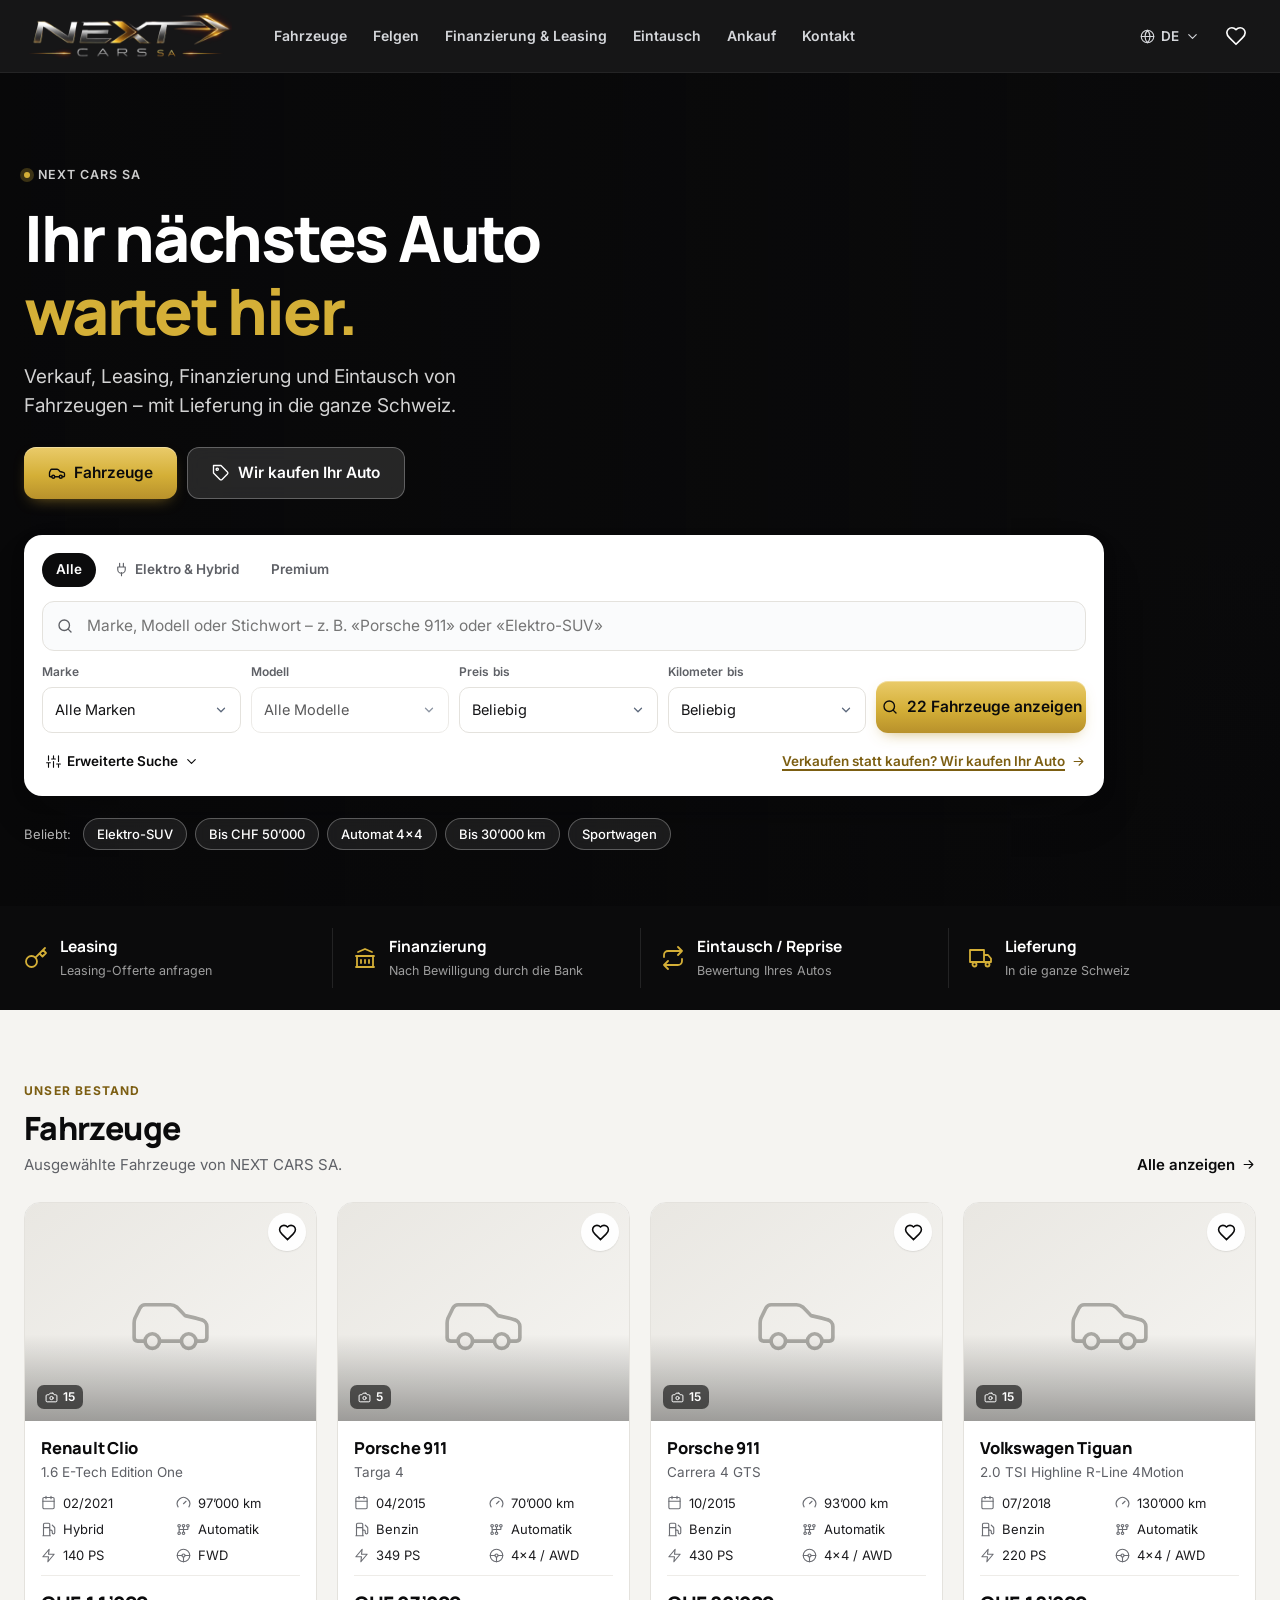
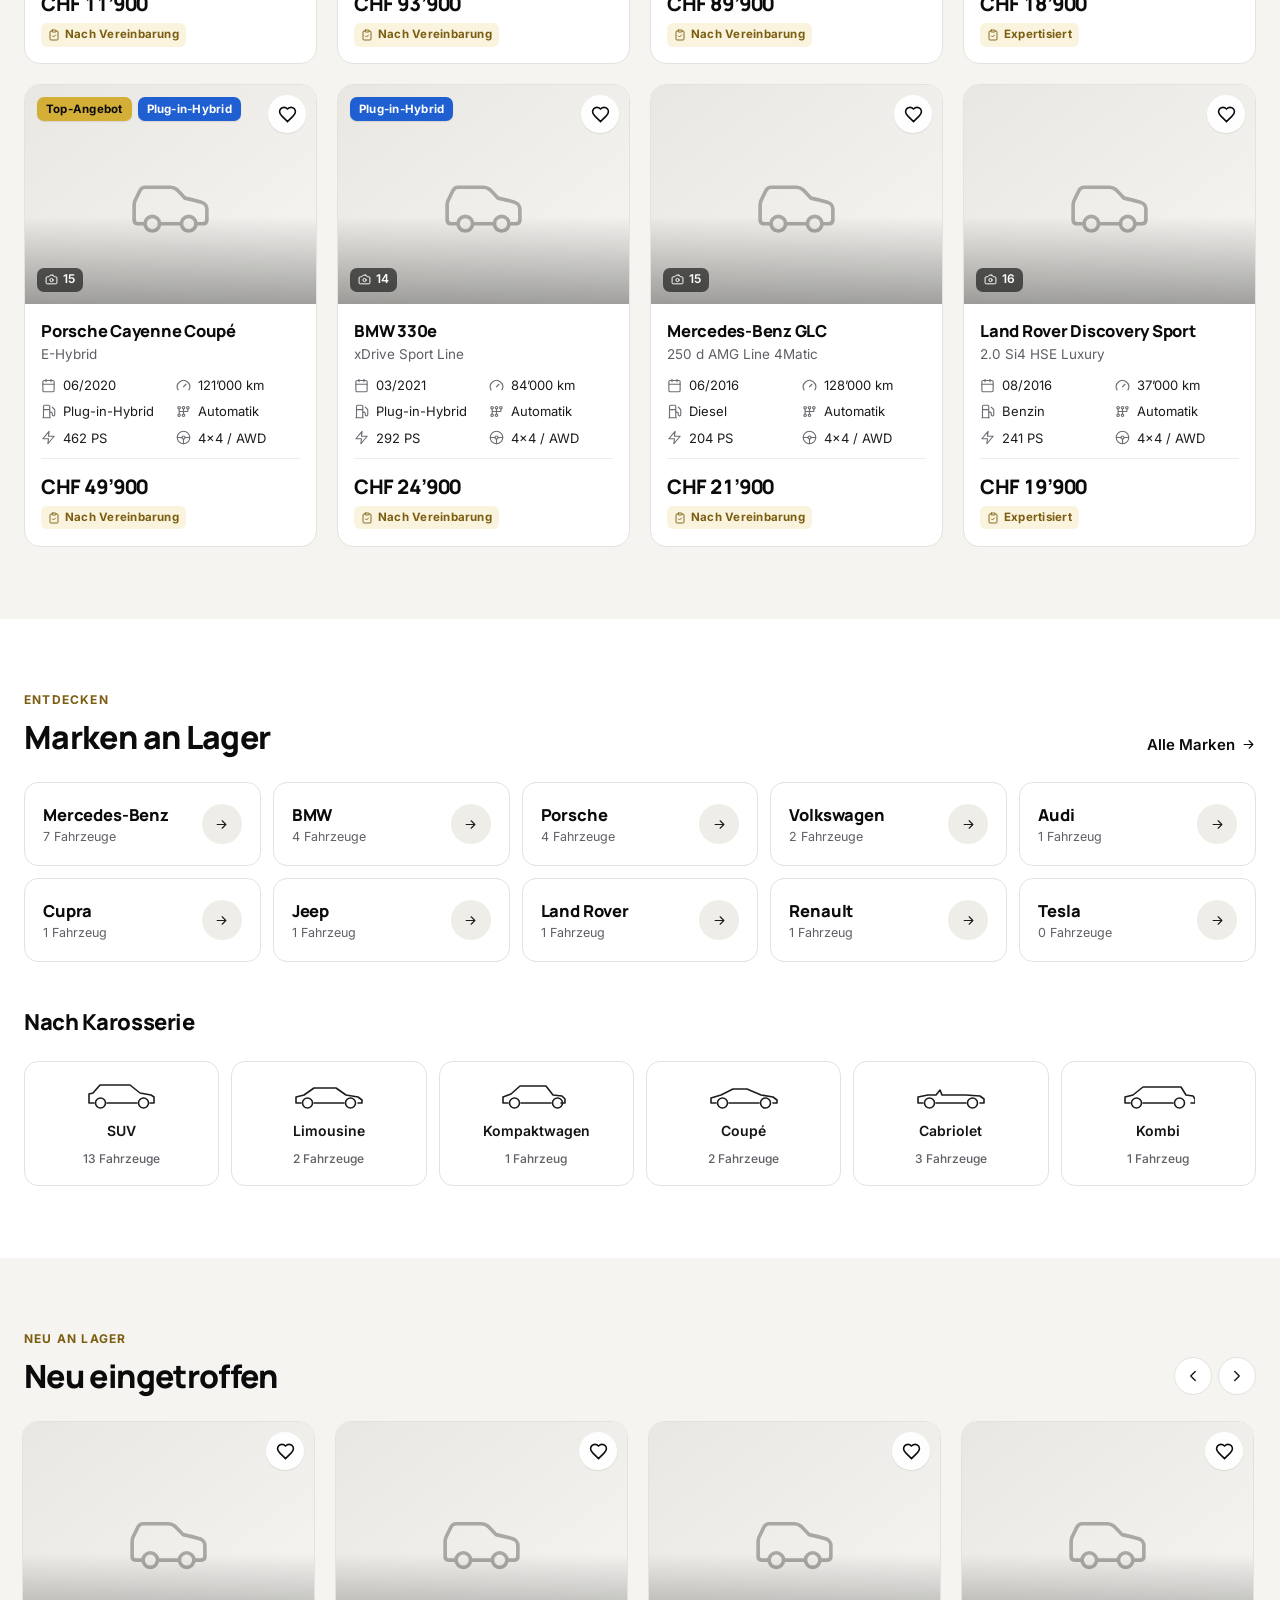
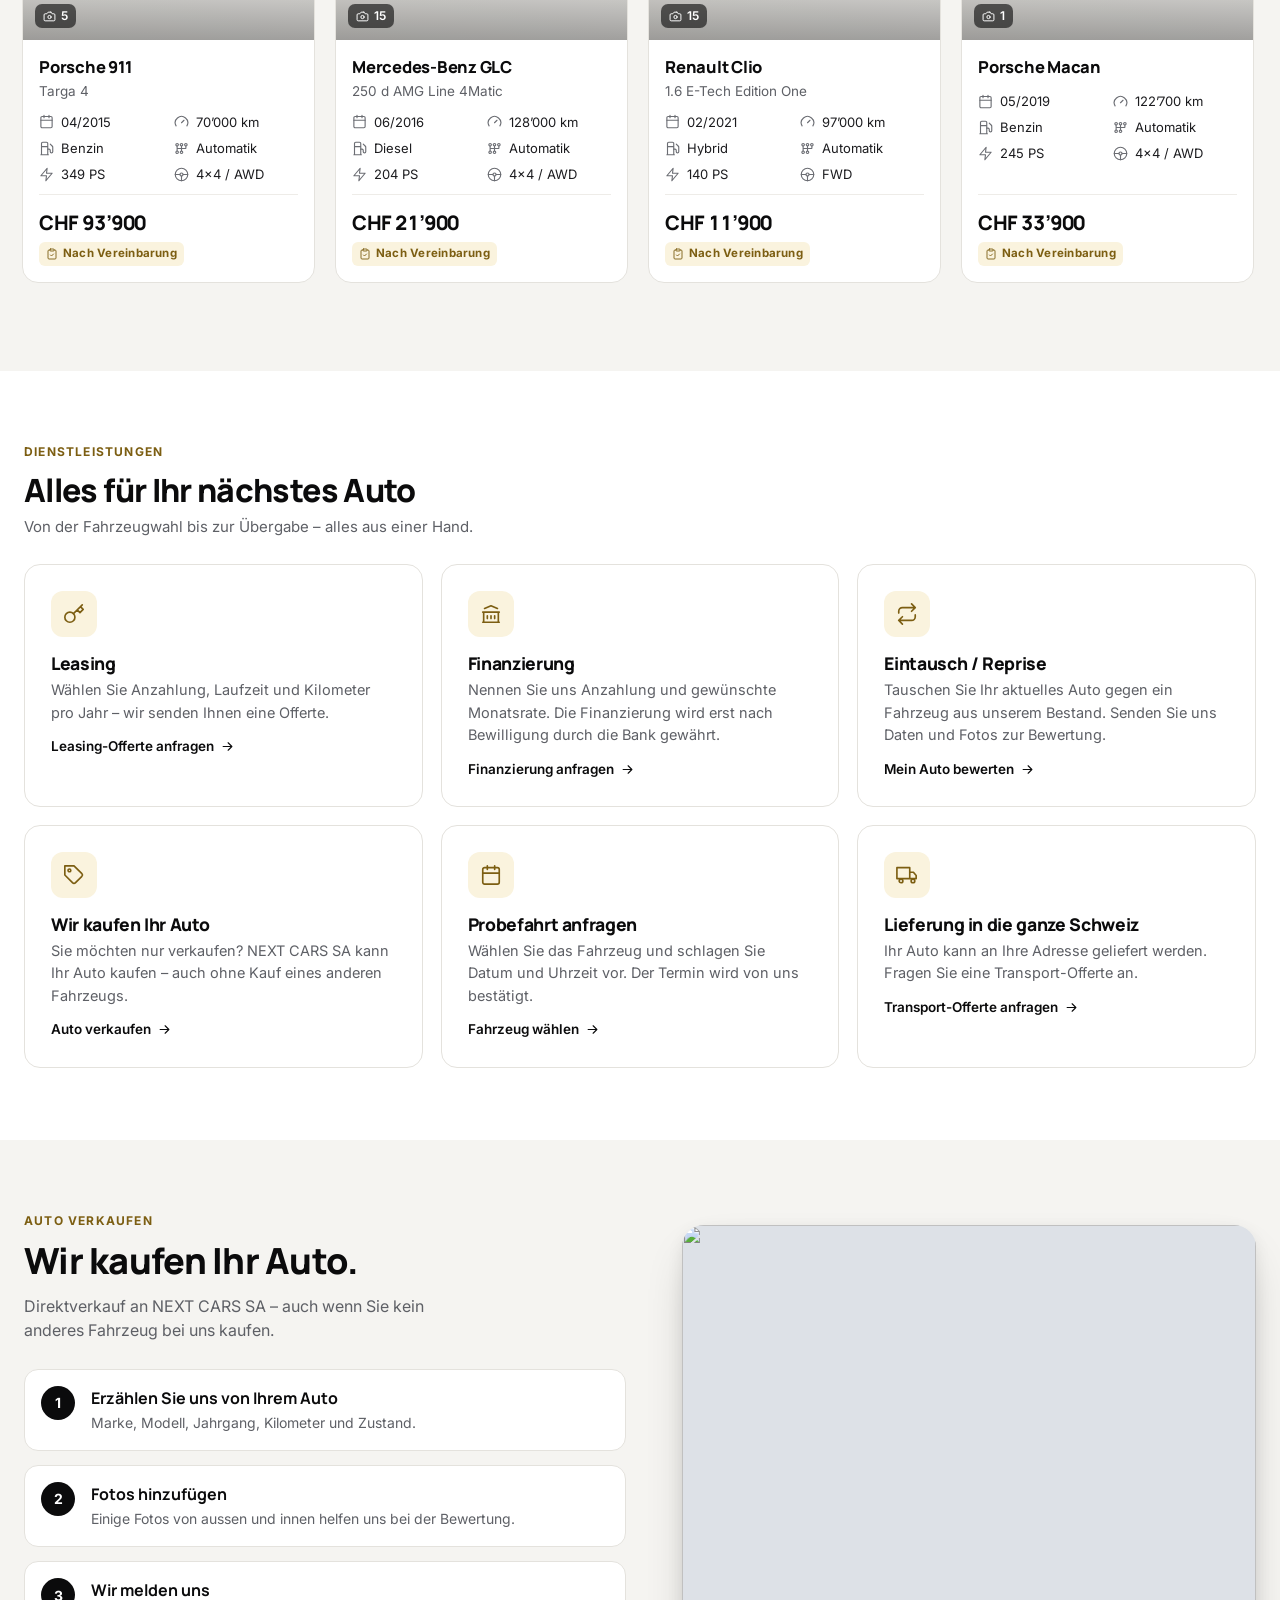
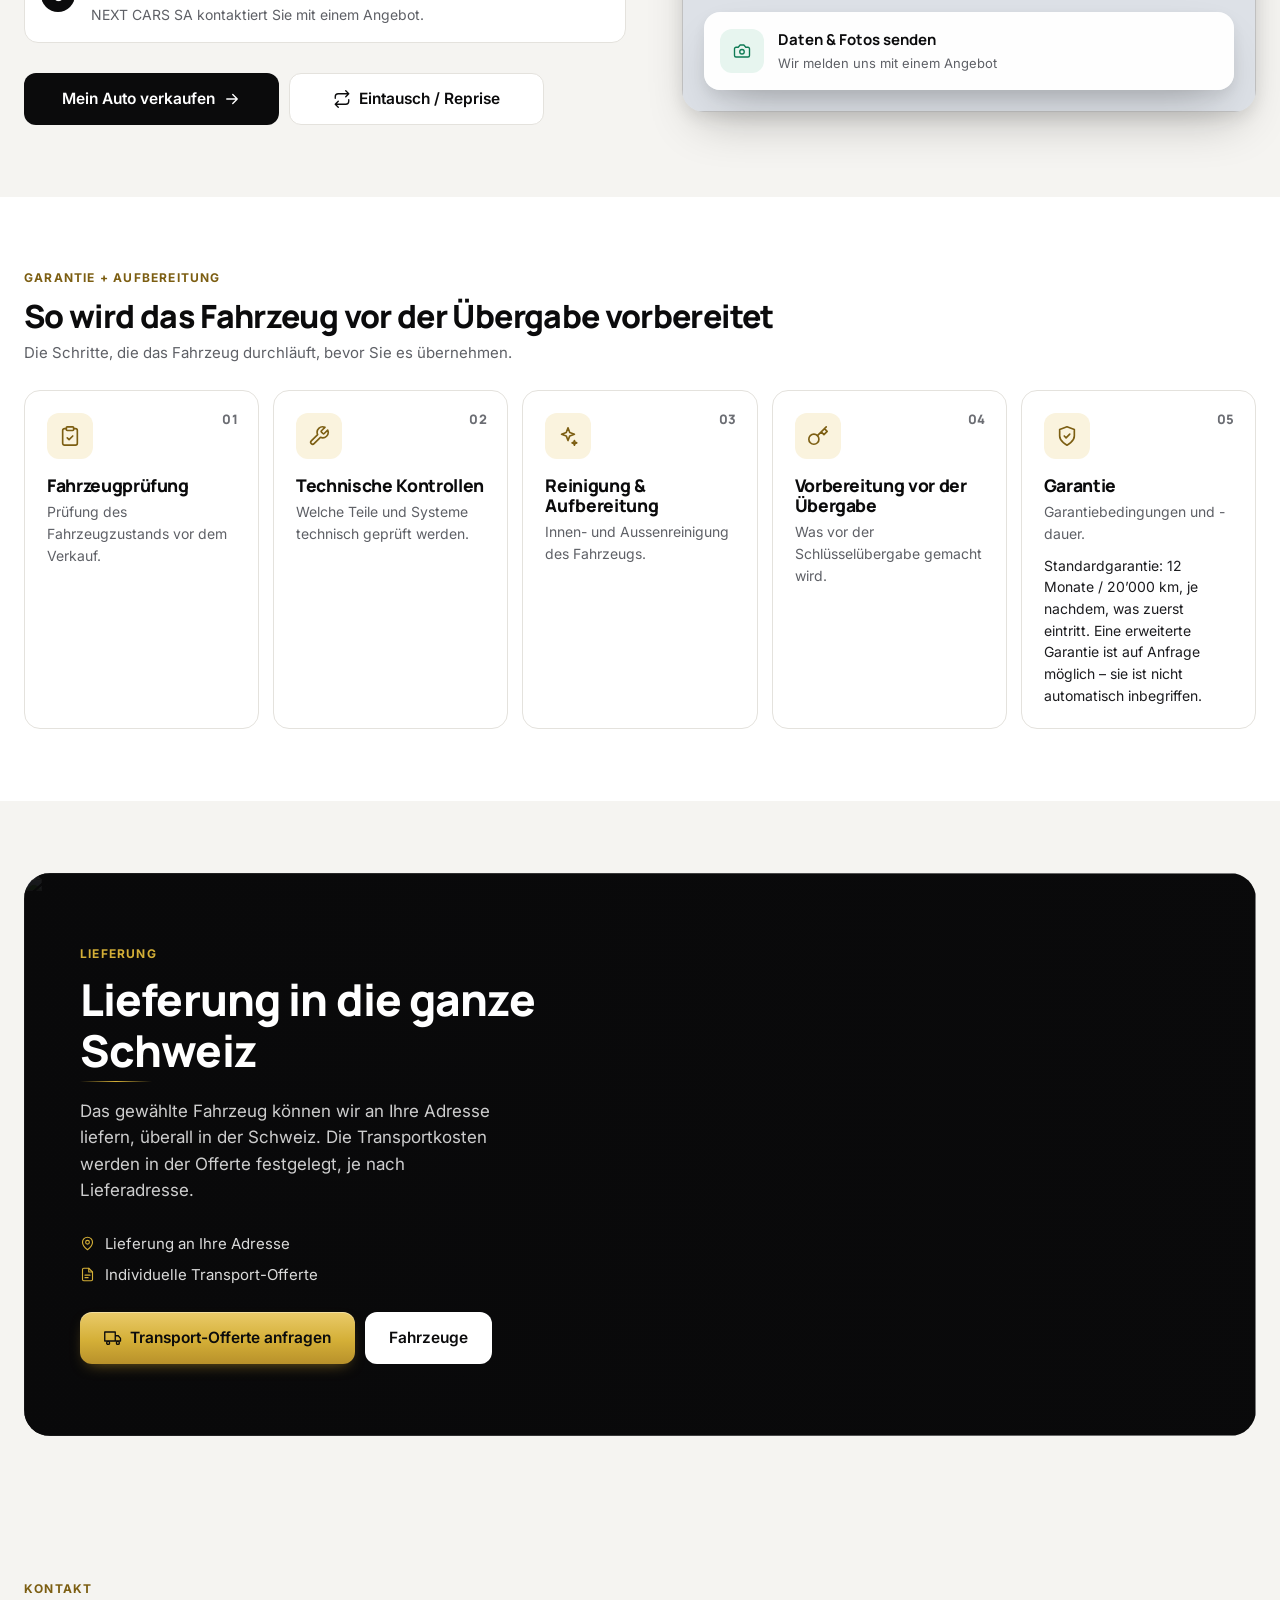
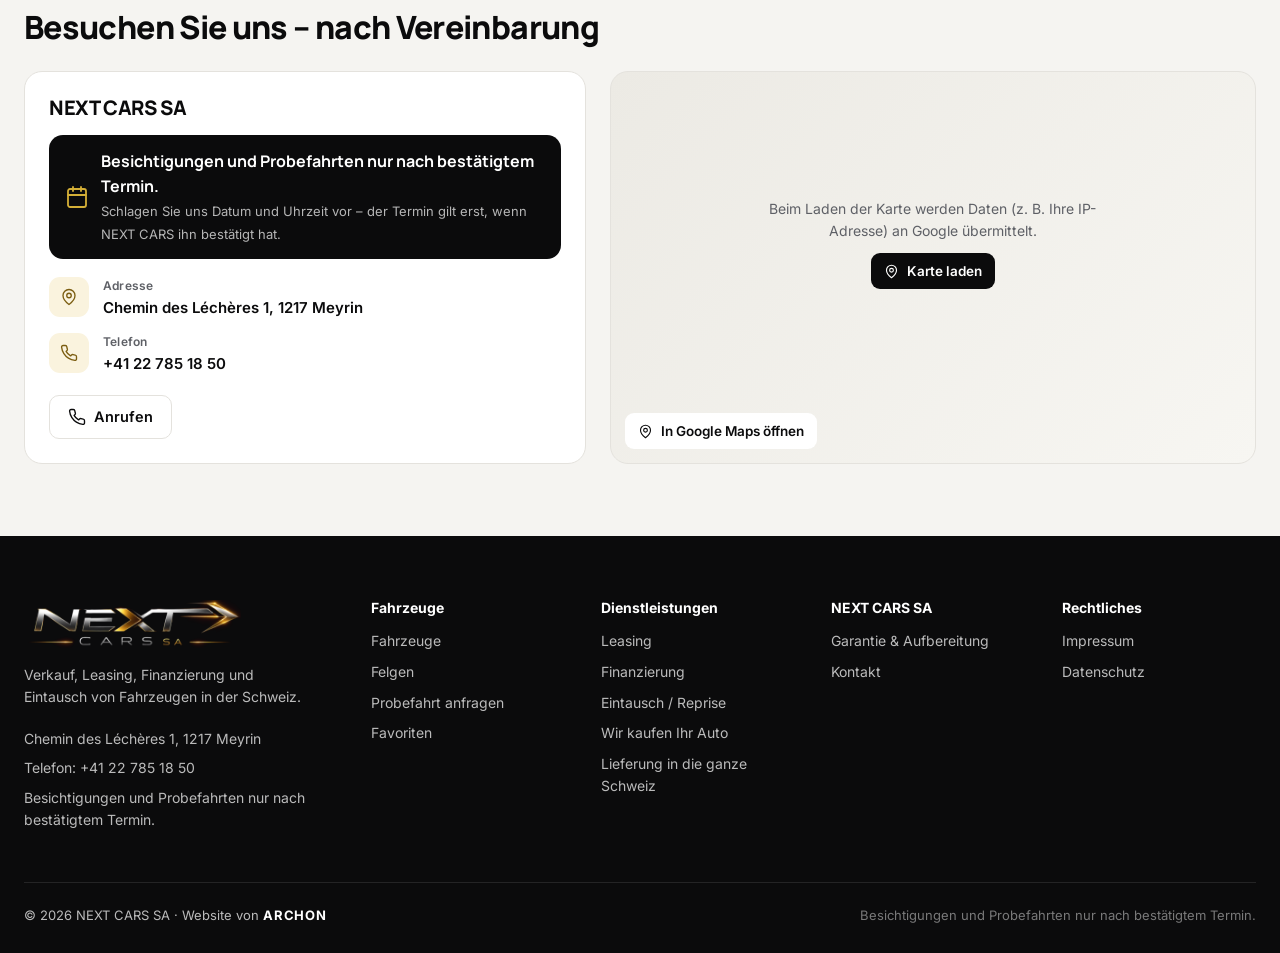
==== index.html @ 3ef7cf43 "Link preview shows the NEXT CARS SA logo instead of a stock car photo Co-Authored-By: Claude Opus 5." ====
<!DOCTYPE html>
<html lang="de">
<head>
<meta charset="utf-8">
<meta name="viewport" content="width=device-width, initial-scale=1, viewport-fit=cover">
<title>NEXT CARS SA – Fahrzeuge, Leasing, Finanzierung</title>
<!-- Private client preview: keep out of search engines -->
<meta name="robots" content="noindex, nofollow, noarchive, nosnippet, noimageindex">
<meta name="googlebot" content="noindex, nofollow, noarchive, nosnippet, noimageindex">
<meta name="bingbot" content="noindex, nofollow">
<meta name="referrer" content="strict-origin-when-cross-origin">
<meta name="format-detection" content="telephone=no">
<!-- Link preview when the URL is shared via WhatsApp / iMessage -->
<meta property="og:type" content="website">
<meta property="og:site_name" content="NEXT CARS SA">
<meta property="og:title" content="NEXT CARS SA">
<meta property="og:description" content="Fahrzeuge, Leasing, Finanzierung, Eintausch und Lieferung in die ganze Schweiz.">
<meta property="og:url" content="https://www.nextcars-sa.ch/">
<meta property="og:image" content="https://www.nextcars-sa.ch/assets/img/share.jpg">
<meta property="og:image:type" content="image/jpeg">
<meta property="og:image:width" content="1200">
<meta property="og:image:height" content="630">
<meta property="og:image:alt" content="NEXT CARS SA">
<meta name="twitter:card" content="summary_large_image">
<meta name="twitter:image" content="https://www.nextcars-sa.ch/assets/img/share.jpg">
<meta name="apple-mobile-web-app-title" content="NEXT CARS">
<meta name="description" content="NEXT CARS SA – Fahrzeuge zum Verkauf, Leasing, Finanzierung, Eintausch und Lieferung in die ganze Schweiz.">
<meta name="theme-color" content="#0B0B0C">
<link rel="icon" href="data:image/svg+xml,%3Csvg xmlns=%27http://www.w3.org/2000/svg%27 viewBox=%270 0 32 32%27%3E%3Crect width=%2732%27 height=%2732%27 rx=%277%27 fill=%27%230B0B0C%27/%3E%3Cpath d=%27M9 8h11l6 8-6 8H9l6-8z%27 fill=%27%23D4AF37%27/%3E%3Cpath d=%27M9 8h11l6 8H15z%27 fill=%27%23F1D98A%27/%3E%3C/svg%3E">

<link rel="preconnect" href="https://fonts.googleapis.com">
<link rel="preconnect" href="https://fonts.gstatic.com" crossorigin>
<link rel="preconnect" href="https://images.unsplash.com">
<link href="https://fonts.googleapis.com/css2?family=Inter:wght@400;500;600;700&family=Manrope:wght@600;700;800&display=swap" rel="stylesheet">
<link rel="stylesheet" href="/assets/css/styles.css">

</head>
<body>
<a class="skip" href="/" data-skip data-i18n="aria.skip">Zum Inhalt springen</a>
<!-- ================= ICON SPRITE ================= -->
<svg width="0" height="0" style="position:absolute" aria-hidden="true">
  <defs>
    <symbol id="i-search" viewBox="0 0 24 24"><circle cx="11" cy="11" r="7"/><path d="m20 20-3.5-3.5"/></symbol>
    <symbol id="i-heart" viewBox="0 0 24 24"><path d="M19 14c1.49-1.46 3-3.21 3-5.5A5.5 5.5 0 0 0 16.5 3c-1.760 0-3 .5-4.5 2-1.5-1.5-2.74-2-4.5-2A5.5 5.5 0 0 0 2 8.5c0 2.3 1.5 4.050 3 5.5l7 7Z"/></symbol>
    <symbol id="i-menu" viewBox="0 0 24 24"><path d="M4 7h16M4 12h16M4 17h16"/></symbol>
    <symbol id="i-x" viewBox="0 0 24 24"><path d="M18 6 6 18M6 6l12 12"/></symbol>
    <symbol id="i-down" viewBox="0 0 24 24"><path d="m6 9 6 6 6-6"/></symbol>
    <symbol id="i-left" viewBox="0 0 24 24"><path d="m15 18-6-6 6-6"/></symbol>
    <symbol id="i-right" viewBox="0 0 24 24"><path d="m9 18 6-6-6-6"/></symbol>
    <symbol id="i-arrow" viewBox="0 0 24 24"><path d="M5 12h14M13 6l6 6-6 6"/></symbol>
    <symbol id="i-back" viewBox="0 0 24 24"><path d="M19 12H5M11 18l-6-6 6-6"/></symbol>
    <symbol id="i-pin" viewBox="0 0 24 24"><path d="M20 10c0 6-8 12-8 12s-8-6-8-12a8 8 0 0 1 16 0Z"/><circle cx="12" cy="10" r="3"/></symbol>
    <symbol id="i-gauge" viewBox="0 0 24 24"><path d="m12 14 4-4"/><path d="M3.34 19a10 10 0 1 1 17.32 0"/></symbol>
    <symbol id="i-fuel" viewBox="0 0 24 24"><path d="M3 22h12M4 9h10M14 22V4a2 2 0 0 0-2-2H6a2 2 0 0 0-2 2v18"/><path d="M14 13h2a2 2 0 0 1 2 2v2a2 2 0 0 0 4 0V9.830a2 2 0 0 0-.59-1.420L18 5"/></symbol>
    <symbol id="i-gear" viewBox="0 0 24 24"><circle cx="5" cy="6" r="2"/><circle cx="12" cy="6" r="2"/><circle cx="19" cy="6" r="2"/><circle cx="5" cy="18" r="2"/><circle cx="12" cy="18" r="2"/><path d="M5 8v8M12 8v8M19 8v3a1 1 0 0 1-1 1H5"/></symbol>
    <symbol id="i-bolt" viewBox="0 0 24 24"><path d="M13 2 3 14h9l-1 8 10-12h-9l1-8z"/></symbol>
    <symbol id="i-cal" viewBox="0 0 24 24"><rect x="3" y="4" width="18" height="18" rx="2"/><path d="M16 2v4M8 2v4M3 10h18"/></symbol>
    <symbol id="i-share" viewBox="0 0 24 24"><circle cx="18" cy="5" r="3"/><circle cx="6" cy="12" r="3"/><circle cx="18" cy="19" r="3"/><path d="m8.6 13.5 6.8 4M15.4 6.5l-6.8 4"/></symbol>
    <symbol id="i-phone" viewBox="0 0 24 24"><path d="M22 16.92v3a2 2 0 0 1-2.18 2 19.8 19.8 0 0 1-8.63-3.070 19.5 19.5 0 0 1-6-6A19.8 19.8 0 0 1 2.120 4.180 2 2 0 0 1 4.110 2h3a2 2 0 0 1 2 1.720c.13.960.36 1.9.7 2.810a2 2 0 0 1-.45 2.110L8.090 9.910a16 16 0 0 0 6 6l1.270-1.270a2 2 0 0 1 2.110-.45c.910.340 1.850.570 2.810.7A2 2 0 0 1 22 16.920z"/></symbol>
    <symbol id="i-msg" viewBox="0 0 24 24"><path d="M21 15a2 2 0 0 1-2 2H7l-4 4V5a2 2 0 0 1 2-2h14a2 2 0 0 1 2 2z"/></symbol>
    <symbol id="i-star" viewBox="0 0 24 24"><path d="m12 2 3.090 6.260L22 9.270l-5 4.870 1.180 6.880L12 17.770l-6.180 3.250L7 14.140 2 9.270l6.910-1.010L12 2z"/></symbol>
    <symbol id="i-shield" viewBox="0 0 24 24"><path d="M12 22s8-4 8-10V5l-8-3-8 3v7c0 6 8 10 8 10z"/><path d="m9 12 2 2 4-4"/></symbol>
    <symbol id="i-check" viewBox="0 0 24 24"><path d="M20 6 9 17l-5-5"/></symbol>
    <symbol id="i-camera" viewBox="0 0 24 24"><path d="M14.5 4h-5L7 7H4a2 2 0 0 0-2 2v9a2 2 0 0 0 2 2h16a2 2 0 0 0 2-2V9a2 2 0 0 0-2-2h-3l-2.5-3z"/><circle cx="12" cy="13" r="3"/></symbol>
    <symbol id="i-upload" viewBox="0 0 24 24"><path d="M21 15v4a2 2 0 0 1-2 2H5a2 2 0 0 1-2-2v-4M17 8l-5-5-5 5M12 3v12"/></symbol>
    <symbol id="i-sliders" viewBox="0 0 24 24"><path d="M4 21v-7M4 10V3M12 21v-9M12 8V3M20 21v-5M20 12V3M1 14h6M9 8h6M17 16h6"/></symbol>
    <symbol id="i-user" viewBox="0 0 24 24"><circle cx="12" cy="8" r="4"/><path d="M4 21a8 8 0 0 1 16 0"/></symbol>
    <symbol id="i-car" viewBox="0 0 24 24"><path d="M19 17h2c.6 0 1-.4 1-1v-3c0-.9-.7-1.7-1.5-1.9C18.7 10.6 16 10 16 10s-1.3-1.4-2.2-2.3c-.5-.4-1.1-.7-1.8-.7H5c-.6 0-1.1.4-1.4.9l-1.4 2.9A3.7 3.7 0 0 0 2 12v4c0 .6.4 1 1 1h2"/><circle cx="7" cy="17" r="2"/><path d="M9 17h6"/><circle cx="17" cy="17" r="2"/></symbol>
    <symbol id="i-store" viewBox="0 0 24 24"><path d="m3 9 1.5-5h15L21 9M3 9h18v1.5a3 3 0 0 1-6 0 3 3 0 0 1-6 0 3 3 0 0 1-6 0V9zM5 13v8h14v-8M10 21v-5h4v5"/></symbol>
    <symbol id="i-tag" viewBox="0 0 24 24"><path d="M20.59 13.41 13.42 20.58a2 2 0 0 1-2.83 0L2 12V2h10l8.59 8.59a2 2 0 0 1 0 2.82z"/><circle cx="7" cy="7" r="1.5"/></symbol>
    <symbol id="i-lock" viewBox="0 0 24 24"><rect x="4" y="11" width="16" height="10" rx="2"/><path d="M8 11V7a4 4 0 0 1 8 0v4"/></symbol>
    <symbol id="i-eye" viewBox="0 0 24 24"><path d="M2 12s3.5-7 10-7 10 7 10 7-3.5 7-10 7S2 12 2 12z"/><circle cx="12" cy="12" r="3"/></symbol>
    <symbol id="i-spark" viewBox="0 0 24 24"><path d="M12 3l1.9 5.1L19 10l-5.1 1.9L12 17l-1.9-5.1L5 10l5.1-1.9z"/><path d="M19 17l.7 1.8 1.8.7-1.8.7L19 22l-.7-1.8-1.8-.7 1.8-.7z"/></symbol>
    <symbol id="i-file" viewBox="0 0 24 24"><path d="M14 2H6a2 2 0 0 0-2 2v16a2 2 0 0 0 2 2h12a2 2 0 0 0 2-2V8z"/><path d="M14 2v6h6M8 13h8M8 17h5"/></symbol>
    <symbol id="i-info" viewBox="0 0 24 24"><circle cx="12" cy="12" r="10"/><path d="M12 16v-4M12 8h.01"/></symbol>
    <symbol id="i-expand" viewBox="0 0 24 24"><path d="M15 3h6v6M9 21H3v-6M21 3l-7 7M3 21l7-7"/></symbol>
    <symbol id="i-wheel" viewBox="0 0 24 24"><circle cx="12" cy="12" r="10"/><circle cx="12" cy="12" r="2.5"/><path d="M12 14.5V22M9.5 12H2M14.5 12H22"/></symbol>
    <symbol id="i-rim" viewBox="0 0 24 24"><circle cx="12" cy="12" r="10"/><circle cx="12" cy="12" r="7.8"/><circle cx="12" cy="12" r="2.2"/><path d="M12 9.8V4.2M14.1 11.3l5.3-1.7M13.3 13.8l3.3 4.5M10.7 13.8l-3.3 4.5M9.9 11.3 4.6 9.6"/></symbol>
    <symbol id="i-engine" viewBox="0 0 24 24"><path d="M3 10v6M3 13h3M6 9h3V7h6v2h2l2 2h2v6h-2l-2 2H9l-3-3V9z"/></symbol>
    <symbol id="i-palette" viewBox="0 0 24 24"><circle cx="12" cy="12" r="9"/><circle cx="12" cy="12" r="4"/></symbol>
    <symbol id="i-seat" viewBox="0 0 24 24"><path d="M7 3h4l1.5 9H18l1 5H8z"/><path d="M9 17v4M17 17v4"/></symbol>
    <symbol id="i-trash" viewBox="0 0 24 24"><path d="M3 6h18M8 6V4h8v2M6 6l1 15h10l1-15"/></symbol>
    <symbol id="i-clock" viewBox="0 0 24 24"><circle cx="12" cy="12" r="10"/><path d="M12 6v6l4 2"/></symbol>
    <symbol id="i-plug" viewBox="0 0 24 24"><path d="M12 22v-5M9 8V2M15 8V2M18 8v4a6 6 0 0 1-12 0V8z"/></symbol>
    <symbol id="i-mail" viewBox="0 0 24 24"><rect x="2" y="4" width="20" height="16" rx="2"/><path d="m22 7-10 6L2 7"/></symbol>
    <symbol id="i-chart" viewBox="0 0 24 24"><path d="M3 3v18h18"/><path d="m7 14 4-4 4 4 5-6"/></symbol>
    <symbol id="i-award" viewBox="0 0 24 24"><circle cx="12" cy="8" r="6"/><path d="M15.5 13 17 22l-5-3-5 3 1.5-9"/></symbol>
    <symbol id="i-link" viewBox="0 0 24 24"><path d="M10 13a5 5 0 0 0 7.54.54l3-3a5 5 0 0 0-7.07-7.07l-1.72 1.71"/><path d="M14 11a5 5 0 0 0-7.54-.54l-3 3a5 5 0 0 0 7.07 7.07l1.71-1.71"/></symbol>
    <symbol id="i-truck" viewBox="0 0 24 24"><path d="M1 4h14v12H1zM15 9h4l3 3.5V16h-7z"/><circle cx="5.5" cy="18.5" r="2"/><circle cx="18.5" cy="18.5" r="2"/></symbol>
    <symbol id="i-wrench" viewBox="0 0 24 24"><path d="M14.7 6.3a1 1 0 0 0 0 1.4l1.6 1.6a1 1 0 0 0 1.4 0l3.77-3.77a6 6 0 0 1-7.94 7.94l-6.91 6.91a2.12 2.12 0 0 1-3-3l6.91-6.91a6 6 0 0 1 7.94-7.94z"/></symbol>
    <symbol id="i-clip" viewBox="0 0 24 24"><rect x="8" y="2" width="8" height="4" rx="1"/><path d="M16 4h2a2 2 0 0 1 2 2v14a2 2 0 0 1-2 2H6a2 2 0 0 1-2-2V6a2 2 0 0 1 2-2h2"/><path d="m9 14 2 2 4-4"/></symbol>
    <symbol id="i-key" viewBox="0 0 24 24"><circle cx="7.5" cy="15.5" r="5.5"/><path d="m21 2-9.6 9.6M15.5 7.5l3 3L22 7l-3-3"/></symbol>
    <symbol id="i-swap" viewBox="0 0 24 24"><path d="M17 1l4 4-4 4M3 11V9a4 4 0 0 1 4-4h14M7 23l-4-4 4-4M21 13v2a4 4 0 0 1-4 4H3"/></symbol>
    <symbol id="i-bank" viewBox="0 0 24 24"><path d="M3 21h18M3 10h18M5 6l7-3 7 3M4 10v11M20 10v11M8 14v3M12 14v3M16 14v3"/></symbol>
    <symbol id="i-home" viewBox="0 0 24 24"><path d="m3 10 9-7 9 7v10a1 1 0 0 1-1 1h-5v-6H9v6H4a1 1 0 0 1-1-1z"/></symbol>
    <symbol id="i-wa" viewBox="0 0 24 24"><path d="M17.47 14.38c-.3-.15-1.76-.87-2.03-.97-.27-.1-.47-.15-.67.15-.2.3-.77.97-.94 1.16-.17.2-.35.22-.64.08-.3-.15-1.26-.46-2.39-1.48-.88-.79-1.48-1.76-1.65-2.06-.17-.3-.02-.46.13-.61.13-.13.3-.35.45-.52.15-.17.2-.3.3-.5.1-.2.05-.37-.03-.52-.07-.15-.67-1.61-.92-2.21-.24-.58-.49-.5-.67-.51h-.57c-.2 0-.52.07-.79.37-.27.3-1.04 1.02-1.04 2.48s1.07 2.88 1.21 3.07c.15.2 2.1 3.2 5.08 4.49.71.31 1.26.49 1.69.63.71.22 1.36.19 1.87.12.57-.09 1.76-.72 2-1.41.25-.7.25-1.29.17-1.41-.07-.13-.27-.2-.57-.35m-5.42 7.4h-.01a9.87 9.87 0 0 1-5.03-1.38l-.36-.21-3.74.98 1-3.65-.24-.37a9.86 9.860 0 0 1-1.51-5.26c0-5.45 4.44-9.88 9.89-9.88 2.64 0 5.12 1.03 6.99 2.9a9.83 9.83 0 0 1 2.89 6.99c0 5.45-4.44 9.88-9.88 9.88m8.41-18.3A11.82 11.82 0 0 0 12.05 0C5.5 0 .16 5.34.16 11.89c0 2.1.55 4.14 1.59 5.95L.06 24l6.3-1.65a11.88 11.88 0 0 0 5.68 1.45h.01c6.55 0 11.89-5.34 11.89-11.89a11.82 11.82 0 0 0-3.48-8.41Z"/></symbol>
    <symbol id="i-plus" viewBox="0 0 24 24"><path d="M12 5v14M5 12h14"/></symbol>
    <symbol id="i-edit" viewBox="0 0 24 24"><path d="M12 20h9"/><path d="M16.5 3.5a2.12 2.12 0 0 1 3 3L7 19l-4 1 1-4z"/></symbol>
    <symbol id="i-download" viewBox="0 0 24 24"><path d="M21 15v4a2 2 0 0 1-2 2H5a2 2 0 0 1-2-2v-4M7 10l5 5 5-5M12 15V3"/></symbol>
    <symbol id="i-instagram" viewBox="0 0 24 24"><rect x="2" y="2" width="20" height="20" rx="5"/><circle cx="12" cy="12" r="4"/><path d="M17.5 6.5h.01"/></symbol>
    <symbol id="i-facebook" viewBox="0 0 24 24"><path d="M18 2h-3a5 5 0 0 0-5 5v3H7v4h3v8h4v-8h3l1-4h-4V7a1 1 0 0 1 1-1h3z"/></symbol>
    <symbol id="i-globe" viewBox="0 0 24 24"><circle cx="12" cy="12" r="10"/><path d="M2 12h20M12 2a15.3 15.3 0 0 1 4 10 15.3 15.3 0 0 1-4 10 15.3 15.3 0 0 1-4-10 15.3 15.3 0 0 1 4-10z"/></symbol>
  </defs>
</svg>
<!-- ================= HEADER ================= -->
<header class="hdr" id="hdr">
  <div class="wrap">
    <a href="/" class="logo" aria-label="NEXT CARS SA">
      <img class="logo-img" data-logo alt="NEXT CARS SA" width="207" height="46">
    </a>
    <nav class="nav" aria-label="Navigation">
      <a href="/fahrzeuge" data-nav="search" data-i18n="nav.cars">Fahrzeuge</a>
      <a href="/felgen" data-nav="rims" data-i18n="nav.rims">Felgen</a>
      <a href="/finanzierung" data-nav="financim" data-i18n="nav.fin">Finanzierung &amp; Leasing</a>
      <a href="/eintausch" data-nav="nderrim" data-i18n="nav.trade">Eintausch</a>
      <a href="/ankauf" data-nav="blejme" data-i18n="nav.buy">Ankauf</a>
      <a href="/kontakt" data-nav="kontakt" data-i18n="nav.contact">Kontakt</a>
    </nav>
    <div class="hdr-right">
      <div class="lang">
        <button class="lang-btn" id="langBtn" aria-expanded="false" aria-controls="langMenu" data-i18n-aria="lang.label"><svg class="ico sm"><use href="#i-globe"/></svg><span id="langCur">DE</span><svg class="ico sm"><use href="#i-down"/></svg></button>
        <div class="menu" id="langMenu"></div>
      </div>
      <a href="/favoriten" class="icon-btn hdr-fav" data-i18n-aria="nav.favs"><svg class="ico lg"><use href="#i-heart"/></svg><span class="count-pill" data-favcount data-n="0"></span></a>
      <a class="btn btn-wa btn-sm hide-sm" data-wa-general target="_blank" rel="noopener"><svg class="ico sm fill"><use href="#i-wa"/></svg>WhatsApp</a>
      <button class="icon-btn burger" id="burger" aria-expanded="false" aria-controls="drawer" data-i18n-aria="aria.menu"><svg class="ico lg"><use href="#i-menu"/></svg></button>
    </div>
  </div>
</header>
<div class="adm-bar" id="admBar" hidden><div class="wrap"><span><svg class="ico sm"><use href="#i-eye"/></svg> <span data-i18n="adm.draft"></span></span><a href="/admin" data-i18n="adm.title"></a></div></div>

<!-- Mobile drawer -->
<div class="scrim" id="scrim"></div>
<aside class="drawer" id="drawer" aria-label="Menu">
  <div class="drawer-top">
    <a href="/" class="logo"><img class="logo-img" data-logo alt="NEXT CARS SA" width="180" height="40"></a>
    <button class="icon-btn" id="drawerClose" data-i18n-aria="aria.close"><svg class="ico lg"><use href="#i-x"/></svg></button>
  </div>
  <nav>
    <a href="/"><svg class="ico"><use href="#i-home"/></svg><span data-i18n="nav.home">Startseite</span></a>
    <a href="/fahrzeuge"><svg class="ico"><use href="#i-car"/></svg><span data-i18n="nav.cars">Fahrzeuge</span></a>
    <a href="/felgen"><svg class="ico"><use href="#i-rim"/></svg><span data-i18n="nav.rims">Felgen</span></a>
    <a href="/finanzierung"><svg class="ico"><use href="#i-bank"/></svg><span data-i18n="nav.fin">Finanzierung &amp; Leasing</span></a>
    <a href="/eintausch"><svg class="ico"><use href="#i-swap"/></svg><span data-i18n="nav.tradeLong">Eintausch / Reprise</span></a>
    <a href="/ankauf"><svg class="ico"><use href="#i-tag"/></svg><span data-i18n="nav.buyLong">Wir kaufen Ihr Auto</span></a>
    <a href="/?s=garancia"><svg class="ico"><use href="#i-shield"/></svg><span data-i18n="nav.warranty">Garantie &amp; Aufbereitung</span></a>
    <a href="/?s=dergesa"><svg class="ico"><use href="#i-truck"/></svg><span data-i18n="nav.delivery">Lieferung in die ganze Schweiz</span></a>
    <a href="/kontakt"><svg class="ico"><use href="#i-pin"/></svg><span data-i18n="nav.contact">Kontakt</span></a>
    <a href="/favoriten"><svg class="ico"><use href="#i-heart"/></svg><span data-i18n="nav.favs">Favoriten</span><span class="count-pill" data-favcount data-n="0"></span></a>
  </nav>
  <div class="langs" id="drawerLangs"></div>
  <div class="foot" id="drawerFoot"></div>
</aside>

<main id="app" tabindex="-1">

<!-- ================= HOME ================= -->
<section class="view" data-view="home">
  <div class="hero">
    <div class="hero-bg"><img id="heroImg" alt="" fetchpriority="high"></div>
    <div class="wrap">
      <span class="eyebrow"><span class="dot"></span><span data-i18n="hero.eyebrow">NEXT CARS SA</span></span>
      <h1><span data-i18n="hero.t1">Ihr nächstes Auto</span> <span class="goldtxt" data-i18n="hero.t2">wartet hier.</span></h1>
      <p class="hero-sub" data-i18n="hero.sub">Verkauf, Leasing, Finanzierung und Eintausch von Fahrzeugen – mit Lieferung in die ganze Schweiz.</p>
      <div class="hero-actions">
        <a href="/fahrzeuge" class="btn btn-primary btn-lg"><svg class="ico"><use href="#i-car"/></svg><span data-i18n="nav.cars">Fahrzeuge</span></a>
        <a href="/ankauf" class="btn btn-glass btn-lg"><svg class="ico"><use href="#i-tag"/></svg><span data-i18n="nav.buyLong">Wir kaufen Ihr Auto</span></a>
      </div>

      <form class="search-panel" id="heroSearch" autocomplete="off">
        <div class="sp-tabs">
          <button type="button" class="sp-tab on" data-seg="all" aria-pressed="true" data-i18n="seg.all">Alle</button>
          <button type="button" class="sp-tab" data-seg="ev" aria-pressed="false"><svg class="ico sm"><use href="#i-plug"/></svg><span data-i18n="seg.ev">Elektro &amp; Hybrid</span></button>
          <button type="button" class="sp-tab" data-seg="premium" aria-pressed="false" data-i18n="seg.premium">Premium</button>
        </div>
        <div class="kw">
          <svg class="ico"><use href="#i-search"/></svg>
          <input type="text" id="kw" data-i18n-ph="hero.kw" data-i18n-aria="hero.kwAria">
          <div class="ac" id="ac"></div>
        </div>
        <div class="sp-grid">
          <div class="field"><label for="hs-make" data-i18n="f.make">Marke</label><select class="select" id="hs-make"></select></div>
          <div class="field"><label for="hs-model" data-i18n="f.model">Modell</label><select class="select" id="hs-model" disabled></select></div>
          <div class="field"><label for="hs-pmax" data-i18n="f.priceTo">Preis bis</label><select class="select" id="hs-pmax"></select></div>
          <div class="field"><label for="hs-km" data-i18n="f.kmTo">Kilometer bis</label><select class="select" id="hs-km"></select></div>
          <button type="button" class="btn btn-primary btn-lg sp-cta" id="hsGo"><svg class="ico"><use href="#i-search"/></svg><span id="hsCount"></span></button>
        </div>
        <div class="sp-adv" id="spAdv">
          <div class="field"><label for="hs-pmin" data-i18n="f.priceFrom">Preis ab</label><select class="select" id="hs-pmin"></select></div>
          <div class="field"><label for="hs-ymin" data-i18n="f.yearFrom">Jahrgang ab</label><select class="select" id="hs-ymin"></select></div>
          <div class="field"><label for="hs-ymax" data-i18n="f.yearTo">Jahrgang bis</label><select class="select" id="hs-ymax"></select></div>
          <div class="field"><label for="hs-fuel" data-i18n="f.fuel">Treibstoff</label><select class="select" id="hs-fuel"></select></div>
          <div class="field"><label for="hs-trans" data-i18n="f.trans">Getriebe</label><select class="select" id="hs-trans"></select></div>
          <div class="field"><label for="hs-body" data-i18n="f.body">Karosserie</label><select class="select" id="hs-body"></select></div>
        </div>
        <div class="sp-foot">
          <button type="button" class="adv-toggle" id="advToggle"><svg class="ico sm"><use href="#i-sliders"/></svg><span data-i18n="hero.adv">Erweiterte Suche</span><svg class="ico sm"><use href="#i-down"/></svg></button>
          <span class="sp-hint"><a href="/ankauf" class="link" style="font-size:13.5px"><span data-i18n="hero.sellq">Verkaufen statt kaufen? Wir kaufen Ihr Auto</span><svg class="ico sm"><use href="#i-arrow"/></svg></a></span>
        </div>
      </form>

      <div class="quick">
        <span data-i18n="hero.popular">Beliebt:</span>
        <button class="qchip" data-quick="ev-suv" data-i18n="q.evsuv">Elektro-SUV</button>
        <button class="qchip" data-quick="u50" data-i18n="q.u50">Bis CHF 50’000</button>
        <button class="qchip" data-quick="auto-awd" data-i18n="q.autoawd">Automat 4x4</button>
        <button class="qchip" data-quick="lowkm" data-i18n="q.lowkm">Bis 30’000 km</button>
        <button class="qchip" data-quick="sports" data-i18n="q.sports">Sportwagen</button>
      </div>
    </div>
  </div>

  <div class="stats svc-strip">
    <div class="wrap">
      <a href="/finanzierung?tab=leasing"><svg class="ico"><use href="#i-key"/></svg><div><b>Leasing</b><span data-i18n="svc.leasingSub">Leasing-Offerte anfragen</span></div></a>
      <a href="/finanzierung"><svg class="ico"><use href="#i-bank"/></svg><div><b data-i18n="svc.fin">Finanzierung</b><span data-i18n="svc.finSub">Nach Bewilligung durch die Bank</span></div></a>
      <a href="/eintausch"><svg class="ico"><use href="#i-swap"/></svg><div><b data-i18n="nav.tradeLong">Eintausch / Reprise</b><span data-i18n="svc.tradeSub">Bewertung Ihres Autos</span></div></a>
      <a href="/?s=dergesa"><svg class="ico"><use href="#i-truck"/></svg><div><b data-i18n="svc.del">Lieferung</b><span data-i18n="svc.delSub">In die ganze Schweiz</span></div></a>
    </div>
  </div>

  <section class="sec">
    <div class="wrap">
      <div class="sec-head">
        <div><span class="kicker" data-i18n="k.stock">Unser Bestand</span><h2 data-i18n="nav.cars">Fahrzeuge</h2><p data-i18n="s.carsSub">Ausgewählte Fahrzeuge von NEXT CARS SA.</p></div>
        <a href="/fahrzeuge" class="link"><span data-i18n="s.viewAll">Alle anzeigen</span><svg class="ico sm"><use href="#i-arrow"/></svg></a>
      </div>
      <div class="grid hgrid" id="featuredGrid"></div>
    </div>
  </section>

  <section class="sec white">
    <div class="wrap">
      <div class="sec-head">
        <div><span class="kicker" data-i18n="k.browse">Entdecken</span><h2 data-i18n="s.brands">Marken an Lager</h2></div>
        <a href="/fahrzeuge" class="link"><span data-i18n="s.allBrands">Alle Marken</span><svg class="ico sm"><use href="#i-arrow"/></svg></a>
      </div>
      <div class="brands" id="brandGrid"></div>
      <div class="sec-head" style="margin-top:48px">
        <div><h2 style="font-size:22px" data-i18n="s.bodies">Nach Karosserie</h2></div>
      </div>
      <div class="bodies" id="bodyGrid"></div>
    </div>
  </section>

  <section class="sec">
    <div class="wrap">
      <div class="sec-head">
        <div><span class="kicker" data-i18n="k.new">Neu an Lager</span><h2 data-i18n="s.recent">Neu eingetroffen</h2></div>
        <div class="rail-nav" data-rail="recentRail"><button data-i18n-aria="aria.prev"><svg class="ico"><use href="#i-left"/></svg></button><button data-i18n-aria="aria.next"><svg class="ico"><use href="#i-right"/></svg></button></div>
      </div>
      <div class="rail" id="recentRail"></div>
    </div>
  </section>

  <section class="sec" id="rimsHome" style="padding-top:0" hidden>
    <div class="wrap">
      <div class="sec-head">
        <div><span class="kicker" data-i18n="rims.homeK">Zubehör</span><h2 data-i18n="nav.rims">Felgen</h2><p data-i18n="rims.sub"></p></div>
        <div style="display:flex;align-items:center;gap:14px"><a href="/felgen" class="link"><span data-i18n="rims.viewAll">Alle Felgen</span><svg class="ico sm"><use href="#i-arrow"/></svg></a><div class="rail-nav" data-rail="rimRail"><button data-i18n-aria="aria.prev"><svg class="ico"><use href="#i-left"/></svg></button><button data-i18n-aria="aria.next"><svg class="ico"><use href="#i-right"/></svg></button></div></div>
      </div>
      <div class="rail" id="rimRail"></div>
    </div>
  </section>

  <section class="sec white">
    <div class="wrap">
      <div class="sec-head"><div><span class="kicker" data-i18n="k.services">Dienstleistungen</span><h2 data-i18n="s.services">Alles für Ihr nächstes Auto</h2><p data-i18n="s.servicesSub">Von der Fahrzeugwahl bis zur Übergabe – alles aus einer Hand.</p></div></div>
      <div class="trust">
        <a class="tcard" href="/finanzierung?tab=leasing"><div class="ticon"><svg class="ico"><use href="#i-key"/></svg></div><h3>Leasing</h3><p data-i18n="sv.leasing.p"></p><span class="more"><span data-i18n="lead.leasing.title"></span><svg class="ico sm"><use href="#i-arrow"/></svg></span></a>
        <a class="tcard" href="/finanzierung"><div class="ticon"><svg class="ico"><use href="#i-bank"/></svg></div><h3 data-i18n="svc.fin"></h3><p data-i18n="sv.fin.p"></p><span class="more"><span data-i18n="btn.reqFin"></span><svg class="ico sm"><use href="#i-arrow"/></svg></span></a>
        <a class="tcard" href="/eintausch"><div class="ticon"><svg class="ico"><use href="#i-swap"/></svg></div><h3 data-i18n="nav.tradeLong"></h3><p data-i18n="sv.trade.p"></p><span class="more"><span data-i18n="sv.trade.cta"></span><svg class="ico sm"><use href="#i-arrow"/></svg></span></a>
        <a class="tcard" href="/ankauf"><div class="ticon"><svg class="ico"><use href="#i-tag"/></svg></div><h3 data-i18n="nav.buyLong"></h3><p data-i18n="sv.buy.p"></p><span class="more"><span data-i18n="sv.buy.cta"></span><svg class="ico sm"><use href="#i-arrow"/></svg></span></a>
        <a class="tcard" href="/fahrzeuge"><div class="ticon"><svg class="ico"><use href="#i-cal"/></svg></div><h3 data-i18n="sv.td.title"></h3><p data-i18n="sv.td.p"></p><span class="more"><span data-i18n="sv.td.cta"></span><svg class="ico sm"><use href="#i-arrow"/></svg></span></a>
        <a class="tcard" href="/?s=dergesa"><div class="ticon"><svg class="ico"><use href="#i-truck"/></svg></div><h3 data-i18n="nav.delivery"></h3><p data-i18n="sv.del.p"></p><span class="more"><span data-i18n="lead.delivery.title"></span><svg class="ico sm"><use href="#i-arrow"/></svg></span></a>
      </div>
    </div>
  </section>

  <section class="sec">
    <div class="wrap split">
      <div>
        <span class="kicker" data-i18n="k.sell"></span>
        <h2 style="font-size:clamp(26px,3vw,36px);font-weight:800" data-i18n="s.buyTitle"></h2>
        <p style="color:var(--muted);margin-top:12px;font-size:16px;max-width:46ch" data-i18n="s.buySub"></p>
        <div class="steps3">
          <div class="s3"><i>1</i><div><b data-i18n="st1.b"></b><span data-i18n="st1.s"></span></div></div>
          <div class="s3"><i>2</i><div><b data-i18n="st2.b"></b><span data-i18n="st2.s"></span></div></div>
          <div class="s3"><i>3</i><div><b data-i18n="st3.b"></b><span data-i18n="st3.s"></span></div></div>
        </div>
        <div class="btn-pair">
          <a href="/ankauf" class="btn btn-dark btn-lg"><span data-i18n="s.sellBtn"></span><svg class="ico"><use href="#i-arrow"/></svg></a>
          <a href="/eintausch" class="btn btn-line btn-lg"><svg class="ico"><use href="#i-swap"/></svg><span data-i18n="nav.tradeLong"></span></a>
        </div>
      </div>
      <div class="visual">
        <img id="sellVisual" alt="" loading="lazy">
        <div class="float-card">
          <div class="fc-ic"><svg class="ico"><use href="#i-camera"/></svg></div>
          <div><b data-i18n="fc.b"></b><span data-i18n="fc.s"></span></div>
        </div>
      </div>
    </div>
  </section>

  <section class="sec white" id="garancia">
    <div class="wrap">
      <div class="sec-head"><div><span class="kicker" data-i18n="k.prep"></span><h2 data-i18n="s.prep"></h2><p data-i18n="s.prepSub"></p></div></div>
      <div class="prep" id="prepGrid"></div>
    </div>
  </section>

  <section class="sec" id="dergesa">
    <div class="wrap">
      <div class="cta">
        <img id="ctaImg" alt="" loading="lazy">
        <span class="kicker" data-i18n="k.delivery"></span>
        <h2 data-i18n="nav.delivery"></h2>
        <span class="gold-rule"></span>
        <p data-i18n="s.deliveryP"></p>
        <ul><li><svg class="ico sm"><use href="#i-pin"/></svg><span data-i18n="del.li1"></span></li><li><svg class="ico sm"><use href="#i-file"/></svg><span data-i18n="del.li2"></span></li></ul>
        <div class="row">
          <button class="btn btn-primary btn-lg" data-lead="delivery"><svg class="ico"><use href="#i-truck"/></svg><span data-i18n="lead.delivery.title"></span></button>
          <a href="/fahrzeuge" class="btn btn-white btn-lg"><span data-i18n="nav.cars"></span></a>
        </div>
      </div>
    </div>
  </section>

  <section class="sec white" id="vleresimet" hidden>
    <div class="wrap">
      <div class="sec-head"><div><span class="kicker" data-i18n="k.reviews"></span><h2 data-i18n="s.reviews"></h2></div></div>
      <div id="reviewsHome"></div>
    </div>
  </section>

  <section class="sec" id="kontakt">
    <div class="wrap">
      <div class="sec-head"><div><span class="kicker" data-i18n="k.contact"></span><h2 data-i18n="s.contact"></h2></div></div>
      <div id="contactHome"></div>
    </div>
  </section>
</section>

<!-- ================= CARS FOR SALE ================= -->
<section class="view" data-view="search">
  <div class="page-head">
    <div class="wrap">
      <div class="crumbs"><a href="/" data-i18n="nav.home"></a><svg class="ico"><use href="#i-right"/></svg><a href="/fahrzeuge" data-i18n="nav.cars"></a><svg class="ico"><use href="#i-right"/></svg><b id="crumbLast"></b></div>
      <nav class="cat-tabs" data-i18n-aria="nav.cat"><a href="/fahrzeuge" class="on" aria-current="page"><svg class="ico sm"><use href="#i-car"/></svg><span data-i18n="nav.cars">Fahrzeuge</span></a><a href="/felgen" ><svg class="ico sm"><use href="#i-rim"/></svg><span data-i18n="nav.rims">Felgen</span></a></nav>
      <h1 id="resTitle"></h1>
    </div>
  </div>
  <div class="wrap results">
    <aside class="filters" id="filters">
      <div class="f-head"><h2><svg class="ico"><use href="#i-sliders"/></svg><span data-i18n="f.filters"></span></h2><div style="display:flex;gap:4px;align-items:center"><button class="clear-all" data-clear data-i18n="f.reset"></button><button class="icon-btn filter-btn" id="fClose" data-i18n-aria="aria.close"><svg class="ico"><use href="#i-x"/></svg></button></div></div>
      <div class="f-body" id="fBody"></div>
      <div class="f-foot"><button class="btn btn-line" data-clear style="flex:1" data-i18n="f.reset"></button><button class="btn btn-primary" id="fApply" style="flex:2"></button></div>
    </aside>
    <div>
      <div class="toolbar">
        <div class="count" id="resCount">—</div>
        <div class="tb-right">
          <button class="btn btn-line btn-sm filter-btn" id="fOpen"><svg class="ico sm"><use href="#i-sliders"/></svg><span data-i18n="f.filters"></span> <span class="count-pill" id="fCount" data-n="0"></span></button>
          <label class="sr" for="sort" data-i18n="sort.label"></label>
          <select class="select sort" id="sort">
            <option value="rec" data-i18n="sort.rec"></option>
            <option value="new" data-i18n="sort.new"></option>
            <option value="pasc" data-i18n="sort.pasc"></option>
            <option value="pdesc" data-i18n="sort.pdesc"></option>
            <option value="km" data-i18n="sort.km"></option>
            <option value="year" data-i18n="sort.year"></option>
          </select>
        </div>
      </div>
      <div class="chips" id="chips"></div>
      <div class="grid g3" id="resGrid"></div>
    </div>
  </div>
</section>

<!-- ================= RIMS / FELGEN ================= -->
<section class="view" data-view="rims">
  <div class="page-head">
    <div class="wrap">
      <div class="crumbs"><a href="/" data-i18n="nav.home"></a><svg class="ico"><use href="#i-right"/></svg><a href="/felgen" data-i18n="nav.rims"></a><svg class="ico"><use href="#i-right"/></svg><b id="rCrumbLast"></b></div>
      <nav class="cat-tabs" data-i18n-aria="nav.cat"><a href="/fahrzeuge" ><svg class="ico sm"><use href="#i-car"/></svg><span data-i18n="nav.cars">Fahrzeuge</span></a><a href="/felgen" class="on" aria-current="page"><svg class="ico sm"><use href="#i-rim"/></svg><span data-i18n="nav.rims">Felgen</span></a></nav>
      <h1 id="rTitle"></h1>
      <p class="sub" data-i18n="rims.sub"></p>
    </div>
  </div>
  <div class="wrap results" id="rWrap">
    <aside class="filters" id="rFilters">
      <div class="f-head"><h2><svg class="ico"><use href="#i-sliders"/></svg><span data-i18n="f.filters"></span></h2><div style="display:flex;gap:4px;align-items:center"><button class="clear-all" data-rclear data-i18n="f.reset"></button><button class="icon-btn filter-btn" id="rfClose" data-i18n-aria="aria.close"><svg class="ico"><use href="#i-x"/></svg></button></div></div>
      <div class="f-body" id="rfBody"></div>
      <div class="f-foot"><button class="btn btn-line" data-rclear style="flex:1" data-i18n="f.reset"></button><button class="btn btn-primary" id="rfApply" style="flex:2"></button></div>
    </aside>
    <div>
      <div id="rTools">
        <form class="rim-q" id="rQForm" role="search"><svg class="ico"><use href="#i-search"/></svg><input class="input" type="search" id="rQ" maxlength="80" autocomplete="off" data-i18n-ph="rims.q" data-i18n-aria="rims.qAria"></form>
        <div class="toolbar">
          <div class="count" id="rCount">—</div>
          <div class="tb-right">
            <button class="btn btn-line btn-sm filter-btn" id="rfOpen"><svg class="ico sm"><use href="#i-sliders"/></svg><span data-i18n="f.filters"></span> <span class="count-pill" id="rfCount" data-n="0"></span></button>
            <label class="sr" for="rSort" data-i18n="sort.label"></label>
            <select class="select sort" id="rSort">
              <option value="new" data-i18n="sort.new"></option>
              <option value="pasc" data-i18n="sort.pasc"></option>
              <option value="pdesc" data-i18n="sort.pdesc"></option>
            </select>
          </div>
        </div>
        <div class="chips" id="rChips"></div>
      </div>
      <div class="grid g3" id="rGrid"></div>
    </div>
  </div>
</section>

<!-- ================= VEHICLE DETAIL (also used for a rim listing: /felge/:id) ================= -->
<section class="view" data-view="car"><div class="wrap" id="carView"></div></section>

<!-- ================= TRADE-IN / WE BUY YOUR CAR (shared wizard) ================= -->
<section class="view" data-view="sell">
  <div class="sell-hero">
    <img id="sellHeroImg" alt="">
    <div class="wrap">
      <div class="crumbs"><a href="/" data-i18n="nav.home"></a><svg class="ico"><use href="#i-right"/></svg><b id="wzCrumb"></b></div>
      <h1 id="wzTitle"></h1>
      <p id="wzLead"></p>
      <div class="sell-perks" id="wzPerks"></div>
    </div>
  </div>
  <div class="wrap wizard">
    <div>
      <div class="stepper" id="stepper"></div>
      <div class="wz-card" id="wzCard"></div>
    </div>
    <aside class="preview">
      <span class="flabel" data-i18n="wz.yourCar"></span>
      <div id="pvCard"></div>
      <div class="help-box" id="wzHelp"></div>
    </aside>
  </div>
</section>

<!-- ================= FINANCING & LEASING ================= -->
<section class="view" data-view="financim">
  <div class="page-head">
    <div class="wrap">
      <div class="crumbs"><a href="/" data-i18n="nav.home"></a><svg class="ico"><use href="#i-right"/></svg><b data-i18n="nav.fin"></b></div>
      <h1 data-i18n="nav.fin"></h1>
      <p class="sub" data-i18n="fin.pageSub"></p>
    </div>
  </div>
  <div class="wrap lead-page">
    <div class="wz-card">
      <div class="seg full" id="finTabs" style="margin-bottom:20px"><button type="button" data-tab="financing" data-i18n="svc.fin"></button><button type="button" data-tab="leasing">Leasing</button></div>
      <div id="finFormWrap"></div>
    </div>
    <aside class="side">
      <div class="dbox"><h3 data-i18n="how.t"></h3>
        <div class="steps3">
          <div class="s3"><i>1</i><div><b data-i18n="how1.b"></b><span data-i18n="how1.s"></span></div></div>
          <div class="s3"><i>2</i><div><b data-i18n="how2.b"></b><span data-i18n="how2.s"></span></div></div>
          <div class="s3"><i>3</i><div><b data-i18n="how3.b"></b><span data-i18n="how3.s"></span></div></div>
        </div>
      </div>
      <div class="notice"><svg class="ico"><use href="#i-bank"/></svg><span data-i18n-html="bank.notice"></span></div>
      <div class="dbox" data-wa-box><h3 data-i18n="q.t"></h3><p data-i18n="q.p"></p><a class="btn btn-wa btn-block" style="margin-top:14px" data-wa-general target="_blank" rel="noopener"><svg class="ico fill"><use href="#i-wa"/></svg><span data-i18n="wa.write"></span></a></div>
    </aside>
  </div>
</section>

<!-- ================= CONTACT ================= -->
<section class="view" data-view="kontakt">
  <div class="page-head">
    <div class="wrap">
      <div class="crumbs"><a href="/" data-i18n="nav.home"></a><svg class="ico"><use href="#i-right"/></svg><b data-i18n="nav.contact"></b></div>
      <h1 data-i18n="nav.contact"></h1>
      <p class="sub">NEXT CARS SA · <span data-i18n="appt"></span></p>
    </div>
  </div>
  <div class="wrap" style="padding-top:28px;padding-bottom:40px"><div id="contactPage"></div></div>
  <div class="wrap" style="padding-bottom:72px" id="reviewsPageWrap" hidden>
    <div class="sec-head"><div><span class="kicker" data-i18n="k.reviews"></span><h2 data-i18n="s.reviews"></h2></div></div>
    <div id="reviewsPage"></div>
  </div>
</section>

<!-- ================= FAVOURITES ================= -->
<section class="view" data-view="favourites">
  <div class="page-head">
    <div class="wrap">
      <div class="crumbs"><a href="/" data-i18n="nav.home"></a><svg class="ico"><use href="#i-right"/></svg><b data-i18n="nav.favs"></b></div>
      <div class="fav-head"><div><h1 data-i18n="nav.favs"></h1><p class="sub" id="favSub"></p></div><button class="btn btn-line btn-sm" id="favClear" hidden><svg class="ico sm"><use href="#i-trash"/></svg><span data-i18n="favs.clear"></span></button></div>
    </div>
  </div>
  <div class="wrap" style="padding-top:28px;padding-bottom:72px"><div class="grid" id="favGrid"></div></div>
</section>

<!-- ================= ADMINISTRATION (vehicles) ================= -->
<section class="view" data-view="admin">
  <div class="page-head">
    <div class="wrap">
      <div class="crumbs"><a href="/" data-i18n="nav.home"></a><svg class="ico"><use href="#i-right"/></svg><b data-i18n="adm.title"></b></div>
      <h1 data-i18n="adm.title"></h1>
      <p class="sub" data-i18n="adm.intro" style="max-width:80ch"></p>
    </div>
  </div>
  <div class="wrap" style="padding-top:24px;padding-bottom:72px"><div id="admRoot"></div></div>
</section>

</main>

<!-- ================= FOOTER ================= -->
<footer class="ftr">
  <div class="wrap">
    <div class="ftr-grid">
      <div class="ftr-brand">
        <a href="/" class="logo"><img class="logo-img" data-logo alt="NEXT CARS SA" width="216" height="48" style="height:48px"></a>
        <p data-i18n="ftr.tag"></p>
        <ul id="ftrContact"></ul>
        <div class="social" id="ftrSocial" hidden style="margin-top:16px"></div>
      </div>
      <div><h2 data-i18n="ftr.cars"></h2><ul><li><a href="/fahrzeuge" data-i18n="nav.cars"></a></li><li><a href="/felgen" data-i18n="nav.rims"></a></li><li><a href="/fahrzeuge" data-i18n="sv.td.title"></a></li><li><a href="/favoriten" data-i18n="nav.favs"></a></li></ul></div>
      <div><h2 data-i18n="k.services"></h2><ul><li><a href="/finanzierung?tab=leasing">Leasing</a></li><li><a href="/finanzierung" data-i18n="svc.fin"></a></li><li><a href="/eintausch" data-i18n="nav.tradeLong"></a></li><li><a href="/ankauf" data-i18n="nav.buyLong"></a></li><li><a href="/?s=dergesa" data-i18n="nav.delivery"></a></li></ul></div>
      <div><h2>NEXT CARS SA</h2><ul><li><a href="/?s=garancia" data-i18n="nav.warranty"></a></li><li id="ftrReviews" hidden><a href="/?s=vleresimet" data-i18n="k.reviews"></a></li><li><a href="/kontakt" data-i18n="nav.contact"></a></li></ul></div>
      <div><h2 data-i18n="ftr.legal"></h2><ul><li><a href="#" data-info="imprint" data-i18n="ftr.imprint"></a></li><li><a href="#" data-info="privacy" data-i18n="ftr.privacy"></a></li></ul></div>
    </div>
    <div class="ftr-bottom">
      <span>© 2026 NEXT CARS SA · <span data-i18n="ftr.madeBy">Website von</span> <a class="ftr-credit" href="https://archon-su98.onrender.com/" target="_blank" rel="noopener">ARCHON</a></span>
      <span class="note" data-i18n="appt"></span>
    </div>
  </div>
</footer>

<!-- Modal -->
<div class="modal-wrap" id="modalWrap" aria-hidden="true">
  <div class="scrim" data-close></div>
  <div class="modal" role="dialog" aria-modal="true" id="modal" tabindex="-1"></div>
</div>

<!-- Lightbox -->
<div class="lightbox" id="lightbox" role="dialog" aria-modal="true" data-i18n-aria="aria.gallery">
  <div class="lb-top"><span id="lbCount"></span><button class="icon-btn" id="lbClose" data-i18n-aria="aria.close"><svg class="ico lg"><use href="#i-x"/></svg></button></div>
  <div class="lb-img"><button class="g-nav g-prev" id="lbPrev" data-i18n-aria="det.prevImg"><svg class="ico"><use href="#i-left"/></svg></button><img id="lbImg" alt=""><button class="g-nav g-next" id="lbNext" data-i18n-aria="det.nextImg"><svg class="ico"><use href="#i-right"/></svg></button></div>
</div>

<div class="mbar" id="mbar"></div>
<div class="toasts" id="toasts"></div>

<!-- Netlify Forms: this hidden form registers the fields of every request (leasing, financing,
     trade-in, we buy your car, test drive, delivery, inquiries). Requests are sent by JavaScript.
     Keep it in the HTML so Netlify detects it on deploy. -->
<form name="nextcars-anfrage" data-netlify="true" netlify-honeypot="bot-field" enctype="multipart/form-data" hidden>
  <input type="hidden" name="form-name" value="nextcars-anfrage">
  <input name="bot-field"><input name="subject"><input name="request_type"><input name="language">
  <input name="vehicle"><input name="vehicle_url"><input name="name"><input name="email"><input name="phone">
  <textarea name="summary"></textarea>
  <input type="file" name="photo1"><input type="file" name="photo2"><input type="file" name="photo3"><input type="file" name="photo4">
  <input type="file" name="photo5"><input type="file" name="photo6"><input type="file" name="photo7"><input type="file" name="photo8">
  <input type="file" name="photo9"><input type="file" name="photo10"><input type="file" name="photo11"><input type="file" name="photo12">
</form>
<script src="/assets/js/config.js"></script>
<script src="/assets/js/vehicles.js"></script>
<script src="/assets/js/rims.js"></script>
<script src="/assets/js/inventory.js"></script>
<script src="/assets/js/i18n.js"></script>
<script src="/assets/js/app.js"></script>
</body>
</html>
---- assets/css/styles.css ----
/* =========================================================
   NEXT CARS SA — stylesheet (based on the original concept demo)
   ========================================================= */
:root{
  /* NEXT CARS SA palette — black / metallic silver / gold (from the logo) */
  --ink:#0B0B0C; --ink-2:#1C1C1F; --ink-3:#2E2E33;
  --text:#141416; --muted:#5E6066; --muted-2:#6B6D73;
  --line:#E4E2DD; --line-2:#EEECE8;
  --bg:#F5F4F1; --card:#FFFFFF; --soft:#EFEDE8;
  --gold:#D4AF37; --gold-600:#B8912B; --gold-ink:#7C5E12; --gold-50:#FAF3DE;
  --silver:#C9CCD1; --silver-2:#9EA2A9;
  --metal:linear-gradient(180deg,#FFFFFF 0%,#D9DCE0 45%,#A9ADB4 55%,#F1F2F4 100%);
  --gold-grad:linear-gradient(180deg,#EACB6A 0%,#D4AF37 55%,#B8912B 100%);
  --wa:#25D366; --wa-600:#1EBE5A;
  /* --red is reserved for errors / validation */
  --red:#C62828; --red-600:#A51F1F; --red-50:#FDECEC;
  --green:#0F7B55; --green-50:#E7F5EF;
  --amber:#B7791F; --amber-50:#FDF4E3;
  --blue:#1F5FD1; --blue-50:#EAF1FD;
  --r-sm:8px; --r:12px; --r-lg:18px; --r-xl:24px;
  --sh-1:0 1px 2px rgba(12,12,14,.06),0 1px 1px rgba(12,12,14,.04);
  --sh-2:0 6px 18px -6px rgba(12,12,14,.14),0 2px 6px rgba(12,12,14,.05);
  --sh-3:0 22px 50px -18px rgba(12,12,14,.30),0 6px 16px rgba(12,12,14,.08);
  --ease:cubic-bezier(.2,.7,.2,1);
  --head:"Manrope",system-ui,-apple-system,"Segoe UI",sans-serif;
  --body:"Inter",system-ui,-apple-system,"Segoe UI",Roboto,sans-serif;
  --max:1280px; --gut:24px; --hdr:72px;
}
*,*::before,*::after{box-sizing:border-box}
html{-webkit-text-size-adjust:100%;scroll-behavior:smooth}
body{margin:0;font-family:var(--body);font-size:15px;line-height:1.55;color:var(--text);background:var(--bg);-webkit-font-smoothing:antialiased;overflow-x:hidden}
img{max-width:100%;display:block}
a{color:inherit;text-decoration:none}
button,input,select,textarea{font:inherit;color:inherit}
button{cursor:pointer;background:none;border:0;padding:0}
h1,h2,h3,h4{font-family:var(--head);letter-spacing:-.02em;margin:0;line-height:1.15;color:var(--ink)}
p{margin:0}
.num{font-variant-numeric:tabular-nums}
.wrap{max-width:var(--max);margin:0 auto;padding:0 var(--gut)}
.sr{position:absolute!important;width:1px;height:1px;overflow:hidden;clip:rect(0 0 0 0);white-space:nowrap}
.ico{width:18px;height:18px;flex:none;stroke:currentColor;fill:none;stroke-width:1.8;stroke-linecap:round;stroke-linejoin:round}
.ico.sm{width:15px;height:15px}.ico.lg{width:22px;height:22px}
:focus-visible{outline:2px solid var(--gold-600);outline-offset:2px;border-radius:6px}

/* ---------- Buttons ---------- */
.btn{display:inline-flex;align-items:center;justify-content:center;gap:8px;height:44px;padding:0 18px;border-radius:10px;font-weight:600;font-size:14.5px;white-space:nowrap;transition:background .18s var(--ease),color .18s,border-color .18s,box-shadow .18s,transform .12s;user-select:none}
.btn:active{transform:scale(.98)}
.btn-primary{background:var(--gold-grad);color:#0B0B0C;box-shadow:0 6px 16px -8px rgba(184,145,43,.8),inset 0 1px 0 rgba(255,255,255,.35)}
.btn-primary:hover{background:var(--gold);filter:brightness(1.04)}
.btn-wa{background:var(--wa);color:#0B0B0C}.btn-wa:hover{background:var(--wa-600)}
.btn-wa .ico{fill:currentColor;stroke:none}
.btn-dark{background:var(--ink);color:#fff}.btn-dark:hover{background:var(--ink-3)}
.btn-ghost{color:var(--ink)}.btn-ghost:hover{background:var(--soft)}
.btn-line{border:1px solid var(--line);background:#fff;color:var(--ink)}.btn-line:hover{border-color:#CBD1DB;background:#FAFBFC}
.btn-white{background:#fff;color:var(--ink)}.btn-white:hover{background:#F1F3F6}
.btn-sm{height:36px;padding:0 13px;font-size:13.5px;border-radius:9px}
.btn-lg{height:52px;padding:0 24px;font-size:15.5px;border-radius:12px}
.btn-block{width:100%}
.btn[disabled]{opacity:.55;pointer-events:none}
.icon-btn{width:40px;height:40px;border-radius:10px;display:inline-grid;place-items:center;color:var(--ink);transition:background .15s}
.icon-btn:hover{background:var(--soft)}
.link{white-space:nowrap;color:var(--ink);font-weight:600;display:inline-flex;align-items:center;gap:6px}
.link:hover{color:var(--gold-ink)}
.link .ico{transition:transform .2s var(--ease)}.link:hover .ico{transform:translateX(3px)}
.spinner{width:18px;height:18px;border:2px solid rgba(255,255,255,.35);border-top-color:#fff;border-radius:50%;animation:spin .7s linear infinite}
@keyframes spin{to{transform:rotate(360deg)}}

/* ---------- Header ---------- */
.hdr{position:sticky;top:0;z-index:60;background:rgba(8,8,9,.94);backdrop-filter:saturate(1.4) blur(14px);-webkit-backdrop-filter:saturate(1.4) blur(14px);border-bottom:1px solid rgba(255,255,255,.06);transition:border-color .2s,box-shadow .2s;color:#fff}
.hdr.scrolled{border-color:rgba(212,175,55,.22);box-shadow:0 6px 22px -12px rgba(0,0,0,.6)}
.hdr .wrap{height:var(--hdr);display:flex;align-items:center;gap:20px}
.hdr .icon-btn{color:#fff}.hdr .icon-btn:hover{background:rgba(255,255,255,.08)}
.logo{display:flex;align-items:center;gap:10px;flex:none}
/* Logo: transparent PNG derived from the supplied artwork (assets/logo-nextcars-source.png) */
.logo-img{height:46px;width:auto;display:block}
.nav{display:flex;gap:2px;margin-left:10px}
.nav a{position:relative;padding:9px 12px;border-radius:9px;font-weight:600;font-size:14px;color:#D5D7DB;display:flex;align-items:center;gap:7px;transition:background .15s,color .15s;white-space:nowrap}
.nav a:hover{background:rgba(255,255,255,.07);color:#fff}
.hdr-fav{position:relative}
.hdr-fav .count-pill{position:absolute;top:2px;right:0}
.nav a.active{color:var(--gold)}
.nav a.active::after{content:"";position:absolute;left:13px;right:13px;bottom:2px;height:2px;border-radius:2px;background:var(--gold)}
.count-pill{min-width:19px;height:19px;padding:0 5px;border-radius:10px;background:var(--gold);color:#0B0B0C;font-size:11px;font-weight:700;display:inline-grid;place-items:center;line-height:1}
.count-pill:empty,.count-pill[data-n="0"]{display:none}
.hdr-right{margin-left:auto;display:flex;align-items:center;gap:6px}
.burger{display:none}
@media (max-width:1240px){.hdr .hide-md{display:none}}
@media (max-width:1060px){.nav,.hdr .hide-sm{display:none}.burger{display:inline-grid}}

/* Mobile drawer (dark, like the header) */
.scrim{position:fixed;inset:0;background:rgba(8,8,9,.55);opacity:0;pointer-events:none;transition:opacity .25s;z-index:80}
.scrim.open{opacity:1;pointer-events:auto}
.drawer{position:fixed;top:0;right:0;bottom:0;width:min(360px,88vw);background:var(--ink);color:#fff;z-index:90;transform:translateX(100%);visibility:hidden;transition:transform .32s var(--ease),visibility 0s .32s;display:flex;flex-direction:column;padding:16px 18px calc(18px + env(safe-area-inset-bottom));overflow-y:auto}
.drawer.open{transform:none;visibility:visible;transition:transform .32s var(--ease)}
.drawer-top{display:flex;align-items:center;justify-content:space-between;margin-bottom:10px}
.drawer-top .logo-img{height:40px}
.drawer .icon-btn{color:#fff}.drawer .icon-btn:hover{background:rgba(255,255,255,.08)}
.drawer nav a{display:flex;align-items:center;gap:14px;padding:13px 8px;border-bottom:1px solid rgba(255,255,255,.08);font-weight:600;font-size:15.5px;color:#E7E8EA}
.drawer nav a:hover{color:#fff}
.drawer nav a .ico{color:var(--gold)}
.drawer nav a .count-pill{margin-left:auto}
.drawer .foot{margin-top:auto;padding-top:20px;display:grid;gap:10px}

/* ---------- Hero ---------- */
.hero{position:relative;color:#fff;isolation:isolate;overflow:hidden;background:#0A0A0B}
.hero-bg{position:absolute;inset:0;z-index:-2}
.hero-bg img{width:100%;height:100%;object-fit:cover;object-position:62% 55%;transform:scale(1.04);animation:heroIn 1.6s var(--ease) forwards}
@keyframes heroIn{to{transform:scale(1)}}
.hero::before{content:"";position:absolute;inset:0;z-index:-1;background:linear-gradient(90deg,rgba(8,8,9,.88) 0%,rgba(8,8,9,.62) 45%,rgba(8,8,9,.18) 100%),linear-gradient(0deg,rgba(8,8,9,.75) 0%,rgba(8,8,9,0) 45%)}
.hero .wrap{padding-top:88px;padding-bottom:56px}
.eyebrow{display:inline-flex;align-items:center;gap:8px;font-size:12.5px;font-weight:600;letter-spacing:.08em;text-transform:uppercase;color:rgba(255,255,255,.8)}
.eyebrow .dot{width:6px;height:6px;border-radius:50%;background:var(--gold);box-shadow:0 0 0 4px rgba(212,175,55,.25)}
.hero h1{color:#fff;font-size:clamp(38px,5.4vw,64px);font-weight:800;letter-spacing:-.035em;margin:16px 0 14px;max-width:14ch}
.hero-sub{font-size:clamp(16px,1.6vw,19px);color:rgba(255,255,255,.82);max-width:40ch}
.hero-actions{display:flex;gap:10px;margin-top:26px;flex-wrap:wrap}
.hero-actions .btn-glass{background:rgba(255,255,255,.12);color:#fff;border:1px solid rgba(255,255,255,.28);backdrop-filter:blur(8px)}
.hero-actions .btn-glass:hover{background:rgba(255,255,255,.2)}

/* Search panel */
.search-panel{margin-top:36px;background:#fff;color:var(--text);border-radius:var(--r-lg);box-shadow:var(--sh-3);padding:18px;max-width:1080px}
.sp-tabs{display:flex;gap:4px;margin-bottom:14px;overflow-x:auto;scrollbar-width:none}
.sp-tabs::-webkit-scrollbar{display:none}
.sp-tab{height:34px;padding:0 14px;border-radius:999px;font-size:13.5px;font-weight:600;color:var(--muted);white-space:nowrap;display:flex;align-items:center;gap:6px}
.sp-tab:hover{color:var(--ink);background:var(--soft)}
.sp-tab.on{background:var(--ink);color:#fff}
.kw{position:relative;margin-bottom:12px}
.kw>.ico{position:absolute;left:14px;top:50%;transform:translateY(-50%);color:var(--muted)}
.kw input{width:100%;height:50px;border:1px solid var(--line);border-radius:12px;padding:0 14px 0 44px;font-size:15.5px;background:#FAFBFC;transition:border-color .15s,box-shadow .15s,background .15s}
.kw input:focus{outline:0;border-color:var(--ink);background:#fff;box-shadow:0 0 0 4px rgba(12,12,14,.07)}
.ac{position:absolute;left:0;right:0;top:calc(100% + 6px);background:#fff;border:1px solid var(--line);border-radius:12px;box-shadow:var(--sh-3);padding:6px;z-index:20;display:none;max-height:340px;overflow:auto}
.ac.open{display:block}
.ac-h{font-size:11px;font-weight:700;letter-spacing:.08em;text-transform:uppercase;color:var(--muted-2);padding:8px 10px 4px}
.ac-i{display:flex;align-items:center;gap:10px;padding:9px 10px;border-radius:8px;cursor:pointer;font-size:14.5px}
.ac-i .ico{color:var(--muted-2)}
.ac-i small{margin-left:auto;color:var(--muted-2);font-size:12.5px}
.ac-i.hl,.ac-i:hover{background:var(--soft)}
.ac-i mark{background:none;color:var(--gold-ink);font-weight:600}
.sp-grid{display:grid;grid-template-columns:repeat(4,1fr) 210px;gap:10px;align-items:end}
.sp-adv{display:grid;grid-template-columns:repeat(4,1fr);gap:10px;overflow:hidden;max-height:0;opacity:0;transition:max-height .35s var(--ease),opacity .25s,margin .3s}
.sp-adv.open{max-height:400px;opacity:1;margin-top:10px}
.sp-foot{display:flex;align-items:center;justify-content:space-between;margin-top:12px;gap:12px;flex-wrap:wrap}
.adv-toggle{display:inline-flex;align-items:center;gap:6px;font-weight:600;font-size:13.5px;color:var(--ink);padding:6px 4px}
.adv-toggle .ico{transition:transform .25s}
.adv-toggle.open .ico{transform:rotate(180deg)}
.sp-hint{font-size:12.5px;color:var(--muted)}
.sp-hint .link{color:var(--gold-ink);text-decoration:underline;text-decoration-thickness:1.5px;text-underline-offset:3px;white-space:normal}
.sp-hint .link:hover{color:var(--ink)}
.field{display:flex;flex-direction:column;gap:6px;min-width:0}
.field>label,.flabel{font-size:12px;font-weight:600;color:var(--muted);letter-spacing:.01em}
.select,.input,.textarea{width:100%;height:46px;border:1px solid var(--line);border-radius:10px;background:#fff;padding:0 12px;font-size:14.5px;transition:border-color .15s,box-shadow .15s}
.select{appearance:none;-webkit-appearance:none;padding-right:34px;background-image:url("data:image/svg+xml,%3Csvg xmlns='http://www.w3.org/2000/svg' width='14' height='14' viewBox='0 0 24 24' fill='none' stroke='%235E6A7D' stroke-width='2.2' stroke-linecap='round' stroke-linejoin='round'%3E%3Cpath d='m6 9 6 6 6-6'/%3E%3C/svg%3E");background-repeat:no-repeat;background-position:right 12px center;text-overflow:ellipsis;cursor:pointer}
.select:hover,.input:hover,.textarea:hover{border-color:#CDD3DC}
.select:focus,.input:focus,.textarea:focus{outline:0;border-color:var(--ink);box-shadow:0 0 0 4px rgba(12,12,14,.07)}
.textarea{height:auto;min-height:120px;padding:12px;resize:vertical;line-height:1.5}
.input-group{position:relative}
.input-group .suffix,.input-group .prefix{position:absolute;top:50%;transform:translateY(-50%);font-size:13px;font-weight:600;color:var(--muted-2);pointer-events:none}
.input-group .prefix{left:12px}.input-group .prefix~.input{padding-left:46px}
.input-group .suffix{right:12px}
.field.err .input,.field.err .select,.field.err .textarea{border-color:var(--red);box-shadow:0 0 0 4px rgba(227,6,19,.08)}
.field .msg{display:none;font-size:12.5px;color:var(--red);align-items:center;gap:5px}
.field.err .msg{display:flex}
.field.ok .input{border-color:#9BD3BD}
.hint{font-size:12.5px;color:var(--muted)}
.quick{display:flex;gap:8px;margin-top:22px;flex-wrap:wrap;align-items:center}
.quick span{font-size:13px;color:rgba(255,255,255,.7);margin-right:4px}
.qchip{height:32px;padding:0 13px;border-radius:999px;border:1px solid rgba(255,255,255,.28);color:#fff;font-size:13px;font-weight:500;background:rgba(255,255,255,.08);backdrop-filter:blur(6px);transition:.15s}
.qchip:hover{background:rgba(255,255,255,.2)}
@media (max-width:1020px){.sp-grid{grid-template-columns:repeat(2,1fr)}.sp-grid .sp-cta{grid-column:1/-1}.sp-adv{grid-template-columns:repeat(2,1fr)}.sp-adv.open{max-height:700px}}
@media (max-width:640px){.hero .wrap{padding-top:40px;padding-bottom:28px}.search-panel{padding:14px;margin-top:26px;border-radius:16px}.hero-actions{display:none}.quick{display:none}.sp-grid,.sp-adv{gap:8px}.hero::before{background:linear-gradient(0deg,rgba(8,8,9,.92) 10%,rgba(8,8,9,.45) 70%,rgba(8,8,9,.35) 100%)}}

/* ---------- Sections ---------- */
.sec{padding:72px 0}
.sec.tight{padding:48px 0}
.sec-head{display:flex;align-items:flex-end;justify-content:space-between;gap:20px;margin-bottom:26px}
.sec-head h2{font-size:clamp(24px,2.6vw,32px);font-weight:800}
.sec-head p{color:var(--muted);margin-top:6px;font-size:15px}
.kicker{font-size:12px;font-weight:700;letter-spacing:.1em;text-transform:uppercase;color:var(--gold-ink);margin-bottom:10px;display:block}
.white{background:#fff}
@media (max-width:640px){.sec{padding:52px 0}.sec-head{margin-bottom:18px}.sec-head .link{font-size:14px}}

/* Stats */
.stats{background:var(--ink);color:#fff}
.stats .wrap{display:grid;grid-template-columns:repeat(4,1fr);gap:0;padding-top:30px;padding-bottom:30px}
.stat{padding:6px 24px;border-left:1px solid rgba(255,255,255,.1)}
.stat:first-child{border-left:0;padding-left:0}
.stat b{display:block;font-family:var(--head);font-size:30px;font-weight:800;letter-spacing:-.02em}
.stat span{color:rgba(255,255,255,.65);font-size:13.5px}
.stats-note{grid-column:1/-1;font-size:11.5px;color:rgba(255,255,255,.42);margin-top:14px}
@media (max-width:760px){.stats .wrap{grid-template-columns:1fr 1fr;row-gap:18px}.stat{padding:4px 0 4px 16px}.stat:nth-child(3){border-left:0;padding-left:0}.stat b{font-size:24px}}

/* Brands */
.brands{display:grid;grid-template-columns:repeat(5,1fr);gap:12px}
.brand{background:#fff;border:1px solid var(--line);border-radius:14px;height:84px;padding:0 18px;display:flex;align-items:center;justify-content:space-between;text-align:left;transition:.2s var(--ease)}
.brand>div{min-width:0;flex:1}
.brand:hover{border-color:var(--ink);transform:translateY(-2px);box-shadow:var(--sh-2)}
.brand-name{font-family:var(--head);font-weight:800;font-size:16.5px;letter-spacing:-.01em;color:var(--ink)}
.brand-count{font-size:12.5px;color:var(--muted)}
.brand .mono{width:40px;height:40px;border-radius:50%;background:var(--soft);display:grid;place-items:center;font-family:var(--head);font-weight:800;font-size:13px;color:var(--ink-2);letter-spacing:-.02em;transition:.2s}
.brand:hover .mono{background:var(--ink);color:#fff}
@media (max-width:900px){.brands{grid-template-columns:repeat(3,1fr)}}
@media (max-width:560px){.brands{grid-template-columns:1fr 1fr;gap:8px}.brand{height:68px;padding:0 14px}.brand .mono{display:none}}

/* Body types */
.bodies{display:grid;grid-template-columns:repeat(6,1fr);gap:12px}
.body-t{background:#fff;border:1px solid var(--line);border-radius:14px;padding:16px 14px;display:flex;flex-direction:column;align-items:center;gap:8px;font-weight:600;font-size:14px;transition:.2s var(--ease)}
.body-t svg{width:74px;height:34px;stroke:var(--ink-2);stroke-width:1.6;fill:none;stroke-linecap:round;stroke-linejoin:round}
.body-t:hover{border-color:var(--ink);box-shadow:var(--sh-2)}
.body-t small{font-weight:500;color:var(--muted);font-size:12px}
@media (max-width:900px){.bodies{grid-template-columns:repeat(3,minmax(0,1fr))}}
.body-t{min-width:0}.body-t svg{max-width:100%}

/* ---------- Vehicle card ---------- */
.grid{display:grid;grid-template-columns:repeat(4,1fr);gap:20px}
.grid.g3{grid-template-columns:repeat(3,1fr)}
@media (max-width:1180px){.grid{grid-template-columns:repeat(3,1fr)}}
@media (max-width:860px){.grid,.grid.g3{grid-template-columns:repeat(2,1fr);gap:14px}}
@media (max-width:560px){.grid,.grid.g3{grid-template-columns:1fr;gap:16px}}
.rail{display:grid;grid-auto-flow:column;grid-auto-columns:calc((100% - 60px)/4);gap:20px;overflow-x:auto;scroll-snap-type:x mandatory;scrollbar-width:none;padding:4px 2px 16px;margin:-4px -2px 0}
.rail::-webkit-scrollbar{display:none}
.rail>*{scroll-snap-align:start}
@media (max-width:1180px){.rail{grid-auto-columns:calc((100% - 40px)/3)}}
@media (max-width:860px){.rail,.grid.hgrid{grid-auto-columns:46%;gap:14px}.grid.hgrid{display:grid;grid-template-columns:none;grid-auto-flow:column;overflow-x:auto;scroll-snap-type:x mandatory;scrollbar-width:none;padding:4px 2px 16px;margin:-4px -2px 0}.grid.hgrid::-webkit-scrollbar{display:none}.grid.hgrid>*{scroll-snap-align:start}}
@media (max-width:560px){.rail,.grid.hgrid{grid-auto-columns:82%;gap:12px;margin-right:calc(var(--gut) * -1);padding-right:var(--gut)}}
.rail-nav{display:flex;gap:6px}
.rail-nav button{width:38px;height:38px;border-radius:50%;border:1px solid var(--line);background:#fff;display:grid;place-items:center;transition:.15s}
.rail-nav button:hover{border-color:var(--ink)}
@media (max-width:860px){.rail-nav{display:none}}

.card{position:relative;background:var(--card);border-radius:16px;overflow:hidden;border:1px solid var(--line);transition:transform .28s var(--ease),box-shadow .28s var(--ease),border-color .28s;cursor:pointer;display:flex;flex-direction:column;min-width:0}
@media (hover:hover){.card:hover{transform:translateY(-4px);box-shadow:var(--sh-3);border-color:transparent}.card:hover .media img{transform:scale(1.045)}}
.media{position:relative;aspect-ratio:4/3;background:linear-gradient(135deg,#E9ECF1,#F4F5F8);overflow:hidden}
.media img{width:100%;height:100%;object-fit:cover;transition:transform .6s var(--ease),opacity .4s;opacity:0}
.media img.ld{opacity:1}
.media::after{content:"";position:absolute;inset:auto 0 0 0;height:40%;background:linear-gradient(0deg,rgba(0,0,0,.35),transparent);pointer-events:none}
.badges{position:absolute;top:12px;left:12px;display:flex;gap:6px;z-index:2;flex-wrap:wrap}
.badge{height:24px;padding:0 9px;border-radius:7px;font-size:11.5px;font-weight:700;letter-spacing:.02em;display:inline-flex;align-items:center;gap:5px;background:#fff;color:var(--ink);box-shadow:var(--sh-1)}
.badge.new{background:var(--green);color:#fff}
.badge.top{background:var(--gold);color:#0B0B0C}
.badge.premium{background:var(--ink);color:#fff}
.badge.premium::before{content:"";width:6px;height:6px;border-radius:50%;background:#E2B857}
.badge.ev{background:var(--blue);color:#fff}
.badge.classic{background:var(--amber);color:#fff}
.fav{position:absolute;top:10px;right:10px;z-index:3;width:38px;height:38px;border-radius:50%;background:rgba(255,255,255,.94);display:grid;place-items:center;color:var(--ink);box-shadow:var(--sh-1);transition:transform .15s,background .15s}
.fav:hover{transform:scale(1.08)}
.fav svg{width:19px;height:19px;fill:none;stroke:currentColor;stroke-width:2}
.fav.on{color:var(--gold-600)}
.fav.on svg{fill:currentColor}
.fav.pop{animation:pop .38s var(--ease)}
@keyframes pop{40%{transform:scale(1.28)}100%{transform:scale(1)}}
.imgcount{position:absolute;left:12px;bottom:12px;z-index:2;height:24px;padding:0 8px;border-radius:7px;background:rgba(10,10,11,.62);backdrop-filter:blur(4px);color:#fff;font-size:12px;font-weight:600;display:inline-flex;align-items:center;gap:5px}
.imgcount .ico{width:13px;height:13px}
.c-body{padding:14px 16px 16px;display:flex;flex-direction:column;flex:1;gap:10px}
.c-title{font-family:var(--head);font-weight:800;font-size:16.5px;letter-spacing:-.015em;color:var(--ink);white-space:nowrap;overflow:hidden;text-overflow:ellipsis}
.c-link{color:inherit;text-decoration:none}
.c-link:focus-visible{outline-offset:-2px}
.c-var{font-size:13.5px;color:var(--muted);white-space:nowrap;overflow:hidden;text-overflow:ellipsis;margin-top:1px}
.specs{display:grid;grid-template-columns:1fr 1fr;gap:6px 10px;font-size:13px;color:var(--ink-2)}
.specs span{display:flex;align-items:center;gap:7px;min-width:0;white-space:nowrap;overflow:hidden;text-overflow:ellipsis}
.specs .ico{width:15px;height:15px;color:var(--muted-2)}
.c-foot{margin-top:auto;padding-top:12px;border-top:1px solid var(--line-2);display:flex;align-items:flex-end;justify-content:space-between;gap:10px}
.price{font-family:var(--head);font-weight:800;font-size:20px;letter-spacing:-.02em;color:var(--ink);white-space:nowrap}
.price small{font-size:12px;font-weight:700;color:var(--muted);margin-right:3px;letter-spacing:0}
.permonth{font-size:12px;color:var(--muted);margin-top:1px}
.loc{text-align:right;font-size:12.5px;color:var(--muted);display:flex;flex-direction:column;align-items:flex-end;gap:4px;min-width:0}
.loc span{display:flex;align-items:center;gap:4px;white-space:nowrap}
.seller-tag{font-size:11px;font-weight:700;letter-spacing:.03em;padding:3px 7px;border-radius:6px;text-transform:uppercase}
.seller-tag.dealer{background:var(--blue-50);color:var(--blue)}
.seller-tag.private{background:var(--soft);color:var(--ink-2)}
.card.list{flex-direction:row}
/* Skeleton */
.sk{background:linear-gradient(90deg,#EDEFF3 0%,#F6F7F9 50%,#EDEFF3 100%);background-size:200% 100%;animation:sh 1.1s linear infinite;border-radius:8px}
@keyframes sh{to{background-position:-200% 0}}
.card.skc{cursor:default}
.card.skc .media{background:none}

/* Trust */
.trust{display:grid;grid-template-columns:repeat(3,1fr);gap:18px}
.tcard{background:#fff;border:1px solid var(--line);border-radius:16px;padding:26px;transition:.25s var(--ease)}
.tcard:hover{box-shadow:var(--sh-2)}
.ticon{width:46px;height:46px;border-radius:12px;background:var(--gold-50);color:var(--gold-ink);display:grid;place-items:center;margin-bottom:16px}
.ticon .ico{width:22px;height:22px}
.tcard h3{font-size:17.5px;font-weight:800;margin-bottom:6px}
.tcard p{color:var(--muted);font-size:14.5px}
@media (max-width:900px){.trust{grid-template-columns:1fr 1fr}}
@media (max-width:560px){.trust{grid-template-columns:1fr;gap:12px}.tcard{padding:20px;display:grid;grid-template-columns:46px 1fr;gap:4px 14px}.ticon{grid-row:span 2;margin:0}.tcard>*:not(.ticon){grid-column:2}}

/* How selling works */
.split{display:grid;grid-template-columns:1.05fr 1fr;gap:56px;align-items:center}
.steps3{display:grid;gap:14px;margin:26px 0 30px}
.s3{display:flex;gap:16px;align-items:flex-start;padding:16px;border-radius:14px;border:1px solid var(--line);background:#fff}
.s3 i{font-style:normal;width:34px;height:34px;border-radius:50%;background:var(--ink);color:#fff;display:grid;place-items:center;font-weight:700;font-size:14px;flex:none}
.s3 b{display:block;font-family:var(--head);font-size:16px;color:var(--ink)}
.s3 span{color:var(--muted);font-size:14px}
.visual{position:relative;border-radius:22px;overflow:hidden;aspect-ratio:4/3.4;background:#DDE1E7;box-shadow:var(--sh-3)}
.visual>img{width:100%;height:100%;object-fit:cover}
.float-card{position:absolute;left:22px;right:22px;bottom:22px;background:rgba(255,255,255,.96);backdrop-filter:blur(10px);border-radius:16px;padding:16px;display:flex;gap:14px;align-items:center;box-shadow:var(--sh-3)}
.float-card .fc-ic{width:44px;height:44px;border-radius:12px;background:var(--green-50);color:var(--green);display:grid;place-items:center;flex:none}
.float-card b{display:block;font-family:var(--head);font-size:15px;color:var(--ink)}
.float-card span{font-size:13px;color:var(--muted)}
.float-card .fc-price{margin-left:auto;text-align:right}
@media (max-width:900px){.split{grid-template-columns:1fr;gap:32px}}

/* Dealers */
.dealers{display:grid;grid-template-columns:repeat(4,1fr);gap:18px}
.dcard{background:#fff;border:1px solid var(--line);border-radius:16px;padding:20px;display:flex;flex-direction:column;gap:14px;transition:.25s var(--ease)}
.dcard:hover{box-shadow:var(--sh-2);transform:translateY(-2px)}
.d-top{display:flex;gap:12px;align-items:center}
.avatar{width:52px;height:52px;border-radius:14px;display:grid;place-items:center;color:#fff;font-family:var(--head);font-weight:800;font-size:17px;letter-spacing:-.02em;flex:none}
.d-name{font-family:var(--head);font-weight:800;font-size:15.5px;color:var(--ink);line-height:1.25}
.d-loc{font-size:13px;color:var(--muted);display:flex;align-items:center;gap:4px;margin-top:3px}
.d-meta{display:flex;justify-content:space-between;font-size:13px;color:var(--muted);padding:12px 0;border-top:1px solid var(--line-2);border-bottom:1px solid var(--line-2)}
.d-meta b{color:var(--ink);font-weight:700}
.stars{display:inline-flex;align-items:center;gap:4px;color:var(--ink);font-weight:700}
.stars svg{width:15px;height:15px;fill:#F2B300;stroke:none}
.verified-tag{display:inline-flex;align-items:center;gap:4px;font-size:11.5px;font-weight:600;color:var(--muted)}
@media (max-width:1100px){.dealers{grid-template-columns:repeat(2,1fr)}}
@media (max-width:560px){.dealers{grid-template-columns:1fr;gap:12px}}

/* CTA */
.cta{position:relative;border-radius:26px;overflow:hidden;color:#fff;isolation:isolate;padding:72px 56px;background:#0A0A0B}
.cta img{position:absolute;inset:0;width:100%;height:100%;object-fit:cover;z-index:-2;opacity:.9}
.cta::before{content:"";position:absolute;inset:0;z-index:-1;background:linear-gradient(90deg,rgba(9,9,10,.92) 0%,rgba(9,9,10,.7) 50%,rgba(9,9,10,.3))}
.cta h2{color:#fff;font-size:clamp(28px,3.6vw,44px);font-weight:800;max-width:18ch}
.cta p{color:rgba(255,255,255,.8);font-size:17px;margin:14px 0 28px;max-width:40ch}
.cta .row{display:flex;gap:10px;flex-wrap:wrap}
@media (max-width:640px){.cta{padding:44px 24px;border-radius:20px}}

/* Footer */
.ftr{background:var(--ink);color:rgba(255,255,255,.72);padding:64px 0 28px;margin-top:0}
.ftr-grid{display:grid;grid-template-columns:1.6fr repeat(4,1fr);gap:36px}
.ftr .logo-word{color:#fff}
.ftr p{font-size:14px;margin:16px 0 20px;max-width:32ch}
.ftr h2{color:#fff;font-size:14px;font-weight:700;margin-bottom:14px;font-family:var(--body);letter-spacing:0}
.ftr ul{list-style:none;margin:0;padding:0;display:grid;gap:9px;font-size:14px}
.ftr a:hover{color:#fff}
.ftr-langs{display:flex;gap:8px;flex-wrap:wrap}
.ftr-langs button{height:32px;padding:0 11px;border-radius:8px;border:1px solid rgba(255,255,255,.18);color:rgba(255,255,255,.8);font-size:13px}
.ftr-langs button.on,.ftr-langs button:hover{background:#fff;color:var(--ink);border-color:#fff}
.ftr-bottom{margin-top:48px;padding-top:22px;border-top:1px solid rgba(255,255,255,.1);display:flex;justify-content:space-between;gap:16px;font-size:13px;flex-wrap:wrap}
.ftr-credit{color:#fff;font-weight:700;letter-spacing:.06em;text-decoration:none;transition:color .15s}
.ftr-credit:hover{color:var(--gold)}
.ftr-bottom .note{color:rgba(255,255,255,.45);max-width:70ch}
.social{display:flex;gap:8px}
.social a{width:36px;height:36px;border-radius:9px;border:1px solid rgba(255,255,255,.16);display:grid;place-items:center}
.social a:hover{background:rgba(255,255,255,.08)}
@media (max-width:980px){.ftr-grid{grid-template-columns:1fr 1fr 1fr}.ftr-brand{grid-column:1/-1}}
@media (max-width:560px){.ftr-grid{grid-template-columns:1fr 1fr;gap:28px}}

/* ---------- Views ---------- */
.view{display:none;animation:fade .35s var(--ease)}
.view.on{display:block}
@keyframes fade{from{opacity:0;transform:translateY(6px)}to{opacity:1;transform:none}}
.page-head{background:#fff;border-bottom:1px solid var(--line);padding:22px 0 24px}
.crumbs{display:flex;align-items:center;gap:6px;font-size:13px;color:var(--muted);margin-bottom:12px;flex-wrap:wrap}
.crumbs a:hover{color:var(--ink);text-decoration:underline}
.crumbs .ico{width:13px;height:13px;color:var(--muted-2)}
.crumbs b{color:var(--ink);font-weight:600}
.page-head h1{font-size:clamp(24px,3vw,34px);font-weight:800}
.page-head .sub{color:var(--muted);margin-top:6px}

/* Results */
.results{display:grid;grid-template-columns:292px 1fr;gap:28px;padding-top:28px;padding-bottom:72px;align-items:start}
.filters{background:#fff;border:1px solid var(--line);border-radius:16px;position:sticky;top:calc(var(--hdr) + 16px);max-height:calc(100vh - var(--hdr) - 32px);display:flex;flex-direction:column;overflow:hidden}
.f-head{display:flex;align-items:center;justify-content:space-between;padding:16px 18px;border-bottom:1px solid var(--line)}
.f-head h2{font-size:16px;font-weight:800;display:flex;align-items:center;gap:8px}
.f-body{overflow-y:auto;padding:4px 18px 10px;overscroll-behavior:contain}
.f-sec{padding:16px 0;border-bottom:1px solid var(--line-2)}
.f-sec:last-child{border-bottom:0}
.f-sec>.flabel{display:block;margin-bottom:10px;font-size:13px;color:var(--ink);font-weight:700}
.f-row{display:grid;grid-template-columns:1fr 1fr;gap:8px}
.f-row .select,.f-row .input,.f-sec .select,.f-sec .input{height:40px;font-size:13.5px}
.checks{display:grid;gap:2px}
.check{display:flex;align-items:center;gap:10px;padding:6px 2px;font-size:14px;cursor:pointer;border-radius:6px}
.check input{appearance:none;-webkit-appearance:none;width:18px;height:18px;border:1.5px solid #C4CBD6;border-radius:5px;display:grid;place-items:center;margin:0;transition:.12s;flex:none;cursor:pointer}
.check input:checked{background:var(--ink);border-color:var(--ink)}
.check input:checked::after{content:"";width:9px;height:5px;border:2px solid #fff;border-top:0;border-right:0;transform:rotate(-45deg) translate(1px,-1px)}
.check small{margin-left:auto;color:var(--muted-2);font-size:12.5px}
.check.dis{opacity:.45}
.pills{display:flex;flex-wrap:wrap;gap:6px}
.pill{height:34px;padding:0 12px;border-radius:9px;border:1px solid var(--line);font-size:13.5px;font-weight:500;background:#fff;transition:.12s}
.pill:hover{border-color:#C4CBD6}
.pill.on{background:var(--ink);border-color:var(--ink);color:#fff}
.swatches{display:flex;flex-wrap:wrap;gap:8px}
.sw{width:30px;height:30px;border-radius:50%;border:1px solid rgba(0,0,0,.12);position:relative;transition:transform .12s}
.sw:hover{transform:scale(1.08)}
.sw.on{box-shadow:0 0 0 2px #fff,0 0 0 4px var(--ink)}
.more-filters{font-size:13px;font-weight:600;color:var(--blue);margin-top:6px}
.range-wrap{padding:4px 2px 0}
.f-foot{display:none;padding:12px 18px calc(12px + env(safe-area-inset-bottom));border-top:1px solid var(--line);gap:10px;background:#fff}
.toolbar{display:flex;align-items:center;justify-content:space-between;gap:12px;margin-bottom:14px;flex-wrap:wrap}
.toolbar .count{font-family:var(--head);font-size:18px;font-weight:800;color:var(--ink)}
.toolbar .count span{color:var(--muted);font-weight:600;font-family:var(--body);font-size:14px}
.tb-right{display:flex;gap:8px;align-items:center}
.sort{height:40px;font-size:13.5px;width:auto;min-width:200px}
.chips{display:flex;gap:8px;flex-wrap:wrap;margin-bottom:18px;align-items:center}
.chip{height:32px;padding:0 8px 0 12px;border-radius:999px;background:#fff;border:1px solid var(--line);font-size:13px;font-weight:500;display:inline-flex;align-items:center;gap:6px;animation:fade .2s}
.chip button{width:20px;height:20px;border-radius:50%;display:grid;place-items:center;color:var(--muted)}
.chip button:hover{background:var(--soft);color:var(--ink)}
.chip button .ico{width:13px;height:13px}
.clear-all{font-size:13px;font-weight:600;color:var(--gold-ink);padding:6px}
.filter-btn{display:none}
.promo-row{grid-column:1/-1;background:var(--ink);color:#fff;border-radius:16px;padding:22px 24px;display:flex;align-items:center;justify-content:space-between;gap:16px;flex-wrap:wrap}
.promo-row b{font-family:var(--head);font-size:17px;display:block}
.promo-row span{color:rgba(255,255,255,.7);font-size:14px}
.empty{grid-column:1/-1;text-align:center;padding:60px 20px;background:#fff;border:1px dashed #D3D8E0;border-radius:18px}
.empty .e-ic{width:72px;height:72px;border-radius:50%;background:var(--soft);display:grid;place-items:center;margin:0 auto 18px;color:var(--muted)}
.empty .e-ic .ico{width:30px;height:30px}
.empty h2{font-size:20px;font-weight:800;margin-bottom:8px}
.empty p{color:var(--muted);max-width:44ch;margin:0 auto 22px}
.empty .row{display:flex;gap:10px;justify-content:center;flex-wrap:wrap}
@media (max-width:1023px){
  .results{grid-template-columns:1fr;padding-top:18px}
  .filters{position:fixed;left:0;right:0;bottom:0;top:auto;max-height:88vh;height:88vh;border-radius:20px 20px 0 0;z-index:95;transform:translateY(105%);visibility:hidden;transition:transform .34s var(--ease),visibility 0s .34s;border:0;box-shadow:0 -10px 40px rgba(0,0,0,.2)}
  .filters.open{transform:none;visibility:visible;transition:transform .34s var(--ease)}
  .f-head::before{content:"";position:absolute;left:50%;top:7px;width:38px;height:4px;border-radius:4px;background:#D6DAE1;transform:translateX(-50%)}
  .f-head{position:relative;padding-top:20px}
  .f-foot{display:flex}
  .filter-btn{display:inline-flex}
  .sort{min-width:0}
}
@media (max-width:560px){.toolbar .count{font-size:16px}.tb-right{width:100%}.tb-right .filter-btn{flex:1}.tb-right .sort{flex:1.4}.save-search{display:none}}

/* ---------- Detail ---------- */
.det-top{display:flex;align-items:center;justify-content:space-between;gap:12px;padding:18px 0 14px}
.det-top .crumbs{margin:0}
.det-actions{display:flex;gap:8px}
.det>*{min-width:0}
.det{display:grid;grid-template-columns:minmax(0,1fr) 380px;gap:28px;align-items:start;padding-bottom:72px}
.gallery{background:#fff;border-radius:18px;overflow:hidden;border:1px solid var(--line)}
.g-main{position:relative;aspect-ratio:16/10;background:#E9ECF1;overflow:hidden;touch-action:pan-y}
.g-main img{position:absolute;inset:0;width:100%;height:100%;object-fit:cover;transition:opacity .35s var(--ease)}
.g-nav{position:absolute;top:50%;transform:translateY(-50%);width:44px;height:44px;border-radius:50%;background:rgba(255,255,255,.92);display:grid;place-items:center;box-shadow:var(--sh-2);z-index:2;transition:.15s}
.g-nav:hover{background:#fff;transform:translateY(-50%) scale(1.06)}
.g-prev{left:14px}.g-next{right:14px}
.g-count{position:absolute;right:14px;bottom:14px;z-index:2;background:rgba(10,10,11,.7);color:#fff;font-size:13px;font-weight:600;padding:6px 11px;border-radius:9px;display:flex;align-items:center;gap:6px;backdrop-filter:blur(4px)}
.g-full{position:absolute;right:14px;top:14px;z-index:2}
.g-main .badges{top:14px;left:14px}
.thumbs{display:grid;grid-template-columns:repeat(6,1fr);gap:8px;padding:10px}
.thumb{aspect-ratio:4/3;border-radius:9px;overflow:hidden;opacity:.62;transition:.2s;position:relative;background:#E9ECF1}
.thumb img{width:100%;height:100%;object-fit:cover}
.thumb:hover{opacity:.9}
.thumb.on{opacity:1;box-shadow:0 0 0 2px var(--ink)}
.dbox{background:#fff;border:1px solid var(--line);border-radius:18px;padding:24px;margin-top:20px}
.dbox h2{font-size:20px;font-weight:800;margin-bottom:16px}
.keyfacts{display:grid;grid-template-columns:repeat(4,1fr);gap:12px}
.kf{background:var(--bg);border-radius:12px;padding:14px}
.kf .ico{color:var(--muted);margin-bottom:8px}
.kf span{display:block;font-size:12px;color:var(--muted)}
.kf b{display:block;font-size:15px;color:var(--ink);font-weight:700;margin-top:2px}
.desc p{color:var(--ink-2);margin-bottom:12px}
.desc .hl{display:flex;flex-wrap:wrap;gap:8px;margin-top:4px}
.tagline{height:30px;padding:0 11px;border-radius:8px;background:var(--green-50);color:var(--green);font-size:13px;font-weight:600;display:inline-flex;align-items:center;gap:6px}
.tagline .ico{width:14px;height:14px}
.feat{padding:0;margin:0;display:grid;grid-template-columns:repeat(3,1fr);gap:10px 18px}
.feat li{display:flex;align-items:center;gap:10px;font-size:14px;list-style:none}
.feat ul{margin:0;padding:0;display:contents}
.feat .ck{width:22px;height:22px;border-radius:50%;background:var(--green-50);color:var(--green);display:grid;place-items:center;flex:none}
.feat .ck .ico{width:13px;height:13px;stroke-width:2.6}
.feat-more{margin-top:14px}
.spec-tbl{display:grid;grid-template-columns:1fr 1fr;column-gap:32px}
.spec-tbl div{display:flex;justify-content:space-between;gap:16px;padding:12px 0;border-bottom:1px solid var(--line-2);font-size:14px}
.spec-tbl div span{color:var(--muted)}
.spec-tbl div b{font-weight:600;color:var(--ink);text-align:right}
.aside{position:sticky;top:calc(var(--hdr) + 16px);display:grid;gap:16px}
.pbox{background:#fff;border:1px solid var(--line);border-radius:18px;padding:22px}
.pbox h1{font-size:24px;font-weight:800;letter-spacing:-.025em}
.pbox .variant{color:var(--muted);margin-top:4px;font-size:14.5px}
.pbox .bigprice{font-family:var(--head);font-weight:800;font-size:34px;letter-spacing:-.03em;color:var(--ink);margin-top:16px}
.pbox .bigprice small{font-size:15px;color:var(--muted);margin-right:4px}
.price-tag{display:inline-flex;align-items:center;gap:6px;font-size:12.5px;font-weight:600;color:var(--green);background:var(--green-50);padding:4px 9px;border-radius:7px;margin-top:8px}
.fin-mini{display:flex;justify-content:space-between;align-items:center;margin-top:16px;padding:12px 14px;border-radius:12px;background:var(--bg);font-size:13.5px}
.fin-mini b{font-size:15px;color:var(--ink)}
.fin-mini a{color:var(--gold-ink);font-weight:600;font-size:13px}
.mini-specs{display:grid;grid-template-columns:1fr 1fr;gap:10px;margin:18px 0;padding:16px 0;border-top:1px solid var(--line-2);border-bottom:1px solid var(--line-2)}
.mini-specs span{display:flex;align-items:center;gap:8px;font-size:13.5px}
.mini-specs .ico{color:var(--muted-2)}
.pbox .btns{display:grid;gap:10px}
.seller{display:flex;gap:14px;align-items:center}
.seller .avatar{width:56px;height:56px}
.seller-meta{font-size:13px;color:var(--muted);display:flex;gap:10px;flex-wrap:wrap;margin-top:4px;align-items:center}
.seller-list{display:grid;gap:10px;margin:16px 0;font-size:13.5px;color:var(--ink-2)}
.seller-list span{display:flex;gap:10px;align-items:center}
.seller-list .ico{color:var(--muted-2)}
.phone-reveal{font-variant-numeric:tabular-nums}
/* Finance */
.fin{display:grid;grid-template-columns:1.2fr 1fr;gap:28px;align-items:center}
.fin-ctrl{display:grid;gap:20px}.fin>*,.fin-ctrl>*{min-width:0}input[type=range]{margin:0}
.range-top{display:flex;justify-content:space-between;align-items:baseline;margin-bottom:10px;font-size:13.5px}
.range-top span{color:var(--muted)}
.range-top b{font-weight:700;font-variant-numeric:tabular-nums}
input[type=range]{-webkit-appearance:none;appearance:none;width:100%;height:6px;border-radius:6px;background:linear-gradient(to right,var(--ink) var(--p,50%),#E2E6EC var(--p,50%));outline:0;cursor:pointer}
input[type=range]::-webkit-slider-thumb{-webkit-appearance:none;width:22px;height:22px;border-radius:50%;background:#fff;border:2px solid var(--ink);box-shadow:var(--sh-2);cursor:grab}
input[type=range]::-moz-range-thumb{width:20px;height:20px;border-radius:50%;background:#fff;border:2px solid var(--ink);cursor:grab}
.durs{display:grid;grid-template-columns:repeat(5,1fr);gap:6px}
.durs button{height:38px;border:1px solid var(--line);border-radius:9px;font-size:13.5px;font-weight:600}
.durs button.on{background:var(--ink);color:#fff;border-color:var(--ink)}
.fin-out{background:var(--ink);color:#fff;border-radius:16px;padding:24px}
.fin-out span{font-size:13px;color:rgba(255,255,255,.65)}
.fin-out .m{white-space:nowrap;font-size:clamp(30px,8vw,40px)!important;font-family:var(--head);font-size:40px;font-weight:800;letter-spacing:-.03em;margin:4px 0 16px}
.fin-out .m small{font-size:16px;color:rgba(255,255,255,.6);font-weight:600}
.fin-out dl{display:grid;grid-template-columns:1fr auto;gap:8px;margin:0;font-size:13.5px;padding-top:14px;border-top:1px solid rgba(255,255,255,.14)}
.fin-out dt{color:rgba(255,255,255,.65)}.fin-out dd{margin:0;font-weight:600;text-align:right;font-variant-numeric:tabular-nums}
.fin-out p{font-size:11.5px;color:rgba(255,255,255,.5);margin-top:14px;line-height:1.45}
.mbar{display:none}
.mbar:not(.on){visibility:hidden}
@media (max-width:1060px){.det{grid-template-columns:minmax(0,1fr)}.aside{position:static}.keyfacts{grid-template-columns:repeat(2,1fr)}.feat{grid-template-columns:1fr 1fr}.pbox-desktop-only{display:none}}
@media (min-width:1061px){.pbox-mobile-only{display:none}}
@media (max-width:760px){
  .det-top{padding:12px 0}
  .det-top .crumbs{display:none}
  .gallery{border-radius:0;border-left:0;border-right:0;margin:0 calc(var(--gut) * -1)}
  .g-nav{width:38px;height:38px}
  .thumbs{grid-template-columns:none;grid-auto-flow:column;grid-auto-columns:76px;overflow-x:auto;scrollbar-width:none}
  .thumbs::-webkit-scrollbar{display:none}
  .dbox,.pbox{padding:18px;border-radius:16px}
  .fin{grid-template-columns:1fr}
  .spec-tbl{grid-template-columns:1fr}
  .feat{grid-template-columns:1fr}
  .pbox .bigprice{font-size:30px}
  .mbar{display:flex;position:fixed;left:0;right:0;bottom:0;z-index:55;background:rgba(255,255,255,.97);backdrop-filter:blur(10px);border-top:1px solid var(--line);padding:10px var(--gut) calc(10px + env(safe-area-inset-bottom));gap:10px;align-items:center;box-shadow:0 -8px 24px -12px rgba(0,0,0,.2);transform:translateY(110%);transition:transform .3s var(--ease)}
  .mbar.on{transform:none}
  .mbar .mp{flex:1;min-width:0}
  .mbar .mp b{font-family:var(--head);font-size:18px;font-weight:800;display:block;white-space:nowrap}
  .mbar .mp span{font-size:11.5px;color:var(--muted);white-space:nowrap;display:block;overflow:hidden;text-overflow:ellipsis}
  .mbar .btn{height:46px;padding:0 14px}
  body.has-mbar .ftr{padding-bottom:100px}
  body.has-mbar .toasts{bottom:96px}
}
@media (max-width:480px){.hide-xs{display:none}}

/* ---------- Sell wizard ---------- */
.sell-hero{background:var(--ink);color:#fff;position:relative;overflow:hidden;isolation:isolate}
.sell-hero img{position:absolute;inset:0;width:100%;height:100%;object-fit:cover;z-index:-2;opacity:.55}
.sell-hero::before{content:"";position:absolute;inset:0;z-index:-1;background:linear-gradient(90deg,rgba(9,9,10,.95),rgba(9,9,10,.55))}
.sell-hero .wrap{padding-top:44px;padding-bottom:44px}
.sell-hero h1{color:#fff;font-size:clamp(28px,3.6vw,42px);font-weight:800}
.sell-hero p{color:rgba(255,255,255,.75);margin-top:10px;max-width:52ch}
.sell-hero .crumbs,.sell-hero .crumbs b{color:rgba(255,255,255,.7)}
.sell-hero .crumbs b{color:#fff}
.sell-perks{display:flex;gap:20px;margin-top:20px;flex-wrap:wrap;font-size:13.5px;color:rgba(255,255,255,.85)}
.sell-perks span{display:flex;align-items:center;gap:7px}
.sell-perks .ico{color:#6FD3A9}
.wizard{display:grid;grid-template-columns:minmax(0,1fr) 340px;gap:28px;padding-top:32px;padding-bottom:72px;align-items:start}
.stepper{display:flex;gap:0;margin-bottom:22px;background:#fff;border:1px solid var(--line);border-radius:14px;padding:6px;overflow-x:auto;scrollbar-width:none}
.stepper::-webkit-scrollbar{display:none}
.st{flex:1;display:flex;align-items:center;gap:9px;padding:9px 10px;border-radius:10px;font-size:13px;font-weight:600;color:var(--muted);white-space:nowrap;min-width:max-content}
.st i{font-style:normal;width:24px;height:24px;border-radius:50%;border:1.5px solid #CBD1DA;display:grid;place-items:center;font-size:12px;flex:none}
.st.on{background:var(--soft);color:var(--ink)}
.st.on i{border-color:var(--ink);background:var(--ink);color:#fff}
.st.done{color:var(--ink)}
.st.done i{background:var(--green);border-color:var(--green);color:#fff}
.wz-card{background:#fff;border:1px solid var(--line);border-radius:18px;padding:28px}
.wz-card h2{font-size:22px;font-weight:800}
.wz-card .lead{color:var(--muted);margin:6px 0 24px}
.fgrid{display:grid;grid-template-columns:1fr 1fr;gap:16px}
.fgrid .full{grid-column:1/-1}
.wz-foot{display:flex;justify-content:space-between;gap:10px;margin-top:28px;padding-top:20px;border-top:1px solid var(--line-2)}
.progress{height:4px;border-radius:4px;background:var(--line);overflow:hidden;margin-bottom:12px}
.progress i{display:block;height:100%;background:var(--gold);transition:width .4s var(--ease)}
.drop{display:block;border:1.5px dashed #C8CED8;border-radius:16px;padding:34px 20px;text-align:center;background:#FAFBFC;transition:.2s;cursor:pointer}
.drop:hover,.drop.over{border-color:var(--ink);background:#F3F5F8}
.drop .d-ic{width:56px;height:56px;border-radius:16px;background:#fff;box-shadow:var(--sh-1);display:grid;place-items:center;margin:0 auto 14px;color:var(--ink)}
.drop b{font-family:var(--head);font-size:16px;color:var(--ink)}
.drop p{color:var(--muted);font-size:13.5px;margin-top:4px}
.ph-grid{display:grid;grid-template-columns:repeat(4,1fr);gap:10px;margin-top:16px}
.ph{position:relative;aspect-ratio:4/3;border-radius:12px;overflow:hidden;background:var(--soft)}
.ph img{width:100%;height:100%;object-fit:cover}
.ph button{position:absolute;top:6px;right:6px;width:26px;height:26px;border-radius:50%;background:rgba(10,10,11,.7);color:#fff;display:grid;place-items:center}
.ph button .ico{width:13px;height:13px}
.ph .cover{position:absolute;left:6px;bottom:6px;background:#fff;font-size:11px;font-weight:700;padding:2px 7px;border-radius:6px}
.ph-tips{display:grid;grid-template-columns:repeat(3,1fr);gap:10px;margin-top:16px}
.ph-tips div{font-size:12.5px;color:var(--muted);display:flex;gap:8px;align-items:flex-start;background:var(--bg);padding:10px 12px;border-radius:10px}
.ph-tips .ico{color:var(--green);width:15px;height:15px;margin-top:2px}
.seg{display:inline-flex;background:var(--soft);border-radius:11px;padding:4px;gap:4px}
.seg button{height:38px;padding:0 16px;border-radius:8px;font-weight:600;font-size:13.5px;color:var(--muted)}
.seg button.on{background:#fff;color:var(--ink);box-shadow:var(--sh-1)}
.review{display:grid;gap:10px}
.review div{display:flex;justify-content:space-between;gap:12px;padding:11px 0;border-bottom:1px solid var(--line-2);font-size:14px}
.review span{color:var(--muted)}
.review b{font-weight:600;text-align:right}
.consent{display:flex;gap:10px;font-size:13.5px;color:var(--ink-2);margin-top:18px;align-items:flex-start}
.success{text-align:center;padding:30px 10px}
.success .s-ic{width:76px;height:76px;border-radius:50%;background:var(--green-50);color:var(--green);display:grid;place-items:center;margin:0 auto 18px;animation:pop .5s var(--ease)}
.success .s-ic .ico{width:34px;height:34px;stroke-width:2.4}
.success h2{font-size:26px}
.success p{color:var(--muted);max-width:48ch;margin:10px auto 24px}
.success .row{display:flex;gap:10px;justify-content:center;flex-wrap:wrap}
.preview{position:sticky;top:calc(var(--hdr) + 16px)}
.preview .flabel{display:block;margin-bottom:10px}
.pv-card{cursor:default}
.pv-card .media{display:grid;place-items:center}
.pv-empty{color:var(--muted-2);display:flex;flex-direction:column;align-items:center;gap:8px;font-size:13px;position:absolute;inset:0;justify-content:center}
.pv-empty .ico{width:34px;height:34px;stroke-width:1.4}
.help-box{margin-top:14px;background:#fff;border:1px solid var(--line);border-radius:16px;padding:18px;font-size:13.5px;color:var(--muted)}
.help-box b{display:block;color:var(--ink);font-size:14.5px;margin-bottom:4px}
@media (max-width:1023px){.wizard{grid-template-columns:minmax(0,1fr)}.preview{position:static;order:-1;display:none}}
@media (max-width:640px){.fgrid{grid-template-columns:1fr}.wz-card{padding:20px}.ph-grid{grid-template-columns:repeat(3,1fr)}.ph-tips{grid-template-columns:1fr}.st span{display:none}.st.on span{display:inline}.wz-foot .btn{flex:1}}

/* Modal */
.modal-wrap{position:fixed;inset:0;z-index:100;display:grid;place-items:center;padding:20px;pointer-events:none;visibility:hidden;transition:visibility 0s .3s}
.modal-wrap.open{pointer-events:auto;visibility:visible;transition:none}
.modal:focus{outline:none}
.modal-wrap .scrim{position:absolute;z-index:0}
.modal{position:relative;z-index:1;background:#fff;border-radius:20px;width:min(480px,100%);max-height:calc(100vh - 40px);overflow:auto;box-shadow:var(--sh-3);opacity:0;transform:translateY(12px) scale(.98);transition:.25s var(--ease)}
.modal-wrap.open .modal{opacity:1;transform:none}
.modal-h{display:flex;align-items:center;justify-content:space-between;padding:20px 22px 0}
.modal-h h3{font-size:19px;font-weight:800}
.modal-b{padding:16px 22px 22px;display:grid;gap:14px}
.mini-car{display:flex;gap:12px;align-items:center;padding:10px;border-radius:12px;background:var(--bg)}
.mini-car img{width:76px;height:54px;border-radius:8px;object-fit:cover;background:#E3E6EB}
.mini-car b{display:block;font-size:14px;font-family:var(--head)}
.mini-car span{font-size:13px;color:var(--muted)}
.tabs2{display:grid;grid-template-columns:1fr 1fr;background:var(--soft);border-radius:11px;padding:4px}
.tabs2 button{height:38px;border-radius:8px;font-weight:600;font-size:14px;color:var(--muted)}
.tabs2 button.on{background:#fff;color:var(--ink);box-shadow:var(--sh-1)}
.or{display:flex;align-items:center;gap:12px;font-size:12.5px;color:var(--muted-2)}
.or::before,.or::after{content:"";flex:1;height:1px;background:var(--line)}
@media (max-width:560px){.modal-wrap{place-items:end center;padding:0}.modal{border-radius:20px 20px 0 0;max-height:92vh;transform:translateY(100%)}.modal-b{padding-bottom:calc(22px + env(safe-area-inset-bottom))}}

/* Lightbox */
.lightbox{position:fixed;inset:0;background:rgba(6,9,16,.96);z-index:110;display:none;flex-direction:column}
.lightbox.open{display:flex;animation:fade .25s}
.lb-top{display:flex;justify-content:space-between;align-items:center;padding:14px 18px;color:#fff;font-size:14px}
.lb-top .icon-btn{color:#fff}.lb-top .icon-btn:hover{background:rgba(255,255,255,.1)}
.lb-img{flex:1;display:grid;place-items:center;position:relative;padding:0 70px 30px;min-height:0}
.lb-img img{max-height:100%;max-width:100%;object-fit:contain;border-radius:8px}
.lightbox .g-nav{background:rgba(255,255,255,.12);color:#fff;box-shadow:none}
@media (max-width:640px){.lb-img{padding:0 0 30px}}

/* Toast */
.toasts{position:fixed;left:50%;bottom:24px;transform:translateX(-50%);z-index:120;display:grid;gap:8px;width:max-content;max-width:calc(100vw - 32px)}
.toast{background:var(--ink);color:#fff;padding:12px 16px;border-radius:12px;font-size:14px;display:flex;align-items:center;gap:10px;box-shadow:var(--sh-3);animation:toastIn .3s var(--ease)}
.toast .ico{color:#7EE0B5}
.toast.out{animation:toastOut .25s forwards}
@keyframes toastIn{from{opacity:0;transform:translateY(12px)}}
@keyframes toastOut{to{opacity:0;transform:translateY(8px)}}

/* Favourites / misc */
.fav-head{display:flex;justify-content:space-between;align-items:flex-end;gap:16px;flex-wrap:wrap}
.cmp-note{font-size:13px;color:var(--muted)}
@media (max-width:640px){.hdr .wrap{gap:10px}}
.mbar .mp b{overflow:hidden;text-overflow:ellipsis}
@media (max-width:400px){.mbar{gap:8px!important}.mbar .mp b{font-size:16px!important}.mbar .btn{padding:0 11px!important;gap:6px}}
@media (max-width:480px){.icon-btn.burger{width:36px}}
input[readonly],textarea[readonly]{background:#F7F8FA;color:var(--ink-2);cursor:default}
@media (prefers-reduced-motion:reduce){*,*::before,*::after{animation-duration:.01ms!important;transition-duration:.01ms!important;scroll-behavior:auto!important}}
@media (max-width:640px){:root{--gut:16px;--hdr:62px}.logo-img{height:38px}}
@media (max-width:380px){.logo-img{height:32px}.hdr .wrap{gap:6px}.hdr-right{gap:2px}}

/* =========================================================
   NEXT CARS SA — additions
   ========================================================= */
/* Silver + gold accents on dark surfaces (echo the logo) */
.metal{background:var(--metal);-webkit-background-clip:text;background-clip:text;color:transparent}
.goldtxt{color:var(--gold)}
.gold-rule{display:block;height:1px;width:72px;background:linear-gradient(90deg,transparent,var(--gold),transparent);margin:14px 0}
.hero h1 .goldtxt{color:var(--gold)}

/* Placeholder for business info that still has to be provided */
.tbd{display:inline-flex;align-items:center;gap:6px;font-style:italic;font-weight:500;color:var(--gold-ink);background:var(--gold-50);border:1px dashed #D9C27A;border-radius:7px;padding:1px 8px;font-size:.92em;line-height:1.6}
.ftr .tbd,.dark .tbd{color:#E9D38E;background:rgba(212,175,55,.08);border-color:rgba(212,175,55,.35)}

/* Service strip (replaces the marketplace stats bar) */
.svc-strip .wrap{display:grid;grid-template-columns:repeat(4,1fr);gap:0;padding-top:22px;padding-bottom:22px}
.svc-strip a{display:flex;align-items:center;gap:12px;padding:6px 20px;border-left:1px solid rgba(255,255,255,.1);transition:color .15s}
.svc-strip a:first-child{border-left:0;padding-left:0}
.svc-strip a .ico{color:var(--gold);width:24px;height:24px}
.svc-strip b{display:block;font-family:var(--head);font-size:15.5px;color:#fff}
.svc-strip span{font-size:12.5px;color:rgba(255,255,255,.6)}
.svc-strip a:hover b{color:var(--gold)}
@media (max-width:860px){.svc-strip .wrap{grid-template-columns:1fr 1fr;row-gap:16px}.svc-strip a{padding:4px 0 4px 14px}.svc-strip a:nth-child(3){border-left:0;padding-left:0}}

/* Service cards (reuse .tcard) */
a.tcard{display:block;color:inherit}
a.tcard:hover{border-color:var(--gold);transform:translateY(-2px)}
.tcard .more{display:inline-flex;align-items:center;gap:6px;margin-top:12px;font-weight:600;font-size:13.5px;color:var(--ink)}
.tcard:hover .more{color:var(--gold-ink)}
@media (max-width:560px){.tcard .more{grid-column:2}}

/* Card: WhatsApp quick action + warranty tag */
.c-foot .wa-mini{width:40px;height:40px;border-radius:50%;background:var(--wa);color:#0B0B0C;display:grid;place-items:center;flex:none;transition:transform .15s,background .15s}
.c-foot .wa-mini:hover{background:var(--wa-600);transform:scale(1.06)}
.c-foot .wa-mini .ico{fill:currentColor;stroke:none;width:20px;height:20px}
.wtag{display:inline-flex;align-items:center;gap:5px;font-size:11.5px;font-weight:700;letter-spacing:.02em;color:var(--gold-ink);background:var(--gold-50);border-radius:6px;padding:3px 7px;margin-top:4px}
.wtag .ico{width:12px;height:12px}

/* Notices (bank approval / request only) */
.notice{display:flex;gap:10px;align-items:flex-start;font-size:13.5px;line-height:1.5;color:#4A3A0C;background:var(--gold-50);border:1px solid #EBD89B;border-left:3px solid var(--gold);border-radius:10px;padding:11px 13px}
.notice .ico{color:var(--gold-ink);flex:none;margin-top:1px}
.notice b{color:#2E2406}

/* Wider modal for lead forms */
.modal.wide{width:min(640px,100%)}
.modal .fgrid{gap:12px 14px}
.lead-sub{color:var(--muted);font-size:14px;margin-top:-6px}
.consent input{margin-top:3px;accent-color:var(--ink)}
.consent a{text-decoration:underline}
.field .input-group .select.cur{position:absolute;right:4px;top:4px;height:38px;width:84px;border:0;background-color:var(--soft);font-weight:600;font-size:13px}
.input-group .input.has-cur{padding-right:96px}
.seg.full{display:flex}.seg.full button{flex:1}
@media (max-width:560px){.modal .fgrid{grid-template-columns:1fr}}

/* Detail: action buttons */
.act-grid{display:grid;grid-template-columns:1fr 1fr;gap:10px}
.act-grid .full{grid-column:1/-1}
.act-grid .btn{padding:0 12px}
.dbox .row2{display:flex;gap:10px;flex-wrap:wrap;margin-top:16px}
.cta-box{display:flex;align-items:center;justify-content:space-between;gap:16px;flex-wrap:wrap;background:var(--ink);color:#fff;border-radius:18px;padding:22px 24px;margin-top:20px}
.cta-box b{font-family:var(--head);font-size:17px;display:block;color:#fff}
.cta-box span{color:rgba(255,255,255,.7);font-size:14px}
.cta-box .ico.lead{color:var(--gold);width:28px;height:28px}
.dealer-box .d-name{font-size:16px}

/* Preparation + warranty */
.prep{display:grid;grid-template-columns:repeat(5,1fr);gap:14px;counter-reset:prep}
.prep .tcard{padding:22px;position:relative}
.prep .tcard::after{counter-increment:prep;content:"0" counter(prep);position:absolute;top:18px;right:20px;font-family:var(--head);font-weight:800;font-size:13px;color:var(--muted-2);letter-spacing:.04em}
.prep .tcard p{font-size:14px}
@media (max-width:1180px){.prep{grid-template-columns:repeat(3,1fr)}}
@media (max-width:760px){.prep{grid-template-columns:1fr 1fr}}
@media (max-width:560px){.prep{grid-template-columns:1fr}}

/* Delivery (reuses .cta) */
.cta .kicker{color:var(--gold)}
.cta .gold-rule{margin:6px 0 16px}
.cta ul{list-style:none;padding:0;margin:0 0 26px;display:grid;gap:8px;color:rgba(255,255,255,.85);font-size:15px}
.cta ul li{display:flex;gap:10px;align-items:center}
.cta ul .ico{color:var(--gold)}

/* Reviews */
.reviews{display:grid;grid-template-columns:repeat(3,1fr);gap:18px}
.rcard{background:#fff;border:1px solid var(--line);border-radius:16px;padding:22px;display:flex;flex-direction:column;gap:12px}
.rcard .r-top{display:flex;justify-content:space-between;gap:10px;align-items:center}
.rcard .r-stars{display:flex;gap:2px}
.rcard .r-stars svg{width:16px;height:16px;fill:var(--gold);stroke:none}
.rcard .r-stars svg.off{fill:#DAD7CF}
.rcard p{color:var(--ink-2);font-size:14.5px}
.rcard .r-by{margin-top:auto;font-size:13px;color:var(--muted);display:flex;justify-content:space-between;gap:10px;flex-wrap:wrap}
.rcard .r-by b{color:var(--ink)}
.rcard .r-src{display:inline-flex;align-items:center;gap:5px;font-size:12px;font-weight:600;color:var(--green)}
@media (max-width:900px){.reviews{grid-template-columns:1fr 1fr}}
@media (max-width:560px){.reviews{grid-template-columns:1fr}}

/* Contact */
.contact{display:grid;grid-template-columns:minmax(0,1fr) minmax(0,1.15fr);gap:24px;align-items:stretch}
.contact .dbox{margin:0}
.c-list{display:grid;gap:14px;margin:6px 0 20px}
.c-list>div{display:flex;gap:14px;align-items:flex-start}
.c-list .ci{width:40px;height:40px;border-radius:11px;background:var(--gold-50);color:var(--gold-ink);display:grid;place-items:center;flex:none}
.c-list span{display:block;font-size:12px;font-weight:600;color:var(--muted);letter-spacing:.02em}
.c-list b,.c-list a.v{display:block;font-weight:600;color:var(--ink);font-size:15px}
.c-list a.v:hover{color:var(--gold-ink)}
.appt{display:flex;gap:12px;align-items:center;background:var(--ink);color:#fff;border-radius:14px;padding:14px 16px;margin-bottom:18px}
.appt .ico{color:var(--gold);width:24px;height:24px}
.appt b{font-family:var(--head);font-size:16px;display:block}
.appt span{font-size:13px;color:rgba(255,255,255,.7)}
.mapbox{position:relative;border-radius:18px;overflow:hidden;border:1px solid var(--line);background:linear-gradient(135deg,#ECEAE4,#F7F6F2);min-height:360px;height:100%}
.mapbox iframe{position:absolute;inset:0;width:100%;height:100%;border:0}
.map-consent{position:absolute;inset:0;display:grid;place-content:center;justify-items:center;gap:12px;padding:24px 24px 72px;text-align:center;color:var(--muted);font-size:14px;max-width:44ch;margin:0 auto}
.map-empty{position:absolute;inset:0;display:flex;flex-direction:column;align-items:center;justify-content:center;gap:10px;text-align:center;padding:24px;color:var(--muted)}
.map-empty .e-ic{width:64px;height:64px;border-radius:50%;background:#fff;display:grid;place-items:center;color:var(--gold-ink);box-shadow:var(--sh-1)}
.map-empty .e-ic .ico{width:28px;height:28px}
.map-link{position:absolute;left:14px;bottom:14px;z-index:2}
@media (max-width:900px){.contact{grid-template-columns:1fr}.mapbox{min-height:300px}}

/* Lead pages (financing / leasing) */
.lead-page{display:grid;grid-template-columns:minmax(0,1fr) 360px;gap:28px;padding-top:32px;padding-bottom:72px;align-items:start}
.lead-page .side{display:grid;gap:16px;position:sticky;top:calc(var(--hdr) + 16px)}
.lead-page .side .dbox{margin:0}
.lead-page .side h3{font-size:16px;font-weight:800;margin-bottom:8px}
.lead-page .side p{font-size:14px;color:var(--muted)}
.lead-page .steps3{margin:0}
.lead-page>*{min-width:0}
@media (max-width:1023px){.lead-page{grid-template-columns:minmax(0,1fr)}.lead-page .side{position:static}}

/* Photo uploads in lead wizard */
.ph .sz{position:absolute;left:6px;top:6px;background:rgba(10,10,11,.7);color:#fff;font-size:10.5px;font-weight:600;padding:2px 6px;border-radius:6px}
.ph-count{font-size:12.5px;color:var(--muted);margin-top:10px}
.review .ph-mini{display:flex;gap:6px;flex-wrap:wrap;justify-content:flex-end}
.review .ph-mini img{width:44px;height:33px;object-fit:cover;border-radius:5px}

/* Result state after submitting a request */
.sent-note{font-size:13px;color:var(--muted);max-width:46ch;margin:0 auto 18px}
.sent-alt{display:grid;gap:10px;max-width:360px;margin:0 auto}

.ico.fill{fill:currentColor;stroke:none}
.lead-form{display:grid;gap:16px;grid-template-columns:minmax(0,1fr)}.lead-form>*{min-width:0}
.dealer-head{background:#000;border-radius:12px;padding:12px 14px;display:flex;align-items:center;justify-content:center}
.dealer-head img{height:40px;width:auto}
.help-box .link{display:flex}
/* Requests: appointment flow, bank note, extended-warranty option */
.flow{list-style:none;counter-reset:fl;margin:0;padding:0;display:grid;gap:7px}
.flow li{counter-increment:fl;display:flex;gap:10px;align-items:center;font-size:13.5px;color:var(--ink-2)}
.flow li::before{content:counter(fl);width:22px;height:22px;border-radius:50%;background:var(--ink);color:var(--gold);display:grid;place-items:center;font-size:12px;font-weight:700;flex:none}
.flow li:last-child::before{background:var(--gold);color:#0B0B0C}
.field-note{display:flex;gap:7px;align-items:flex-start;font-size:12.5px;line-height:1.45;color:#4A3A0C;background:var(--gold-50);border-radius:8px;padding:8px 10px;margin-top:6px}
.field-note .ico{flex:none;margin-top:1px;color:var(--gold-ink)}
.check.ext-check{align-items:flex-start;background:var(--bg);border-radius:10px;padding:11px 12px}
.ext-check>span{display:flex;flex-direction:column;gap:2px}
.check.ext-check small{margin-left:0;color:var(--muted);font-size:12.5px}
.tagrow{display:flex;gap:8px;flex-wrap:wrap;margin-top:8px}.tagrow .price-tag{margin-top:0}
.price-tag.insp-tag{color:var(--ink);background:var(--soft);font-weight:500}.insp-tag b{font-weight:700}
.appt-note{display:flex;gap:8px;align-items:center;font-size:12.5px;color:var(--muted);margin-top:12px}
.appt-note .ico{color:var(--gold-ink);flex:none}
.book-card{margin:0}.book-card h2{font-size:20px;font-weight:800;margin-bottom:6px}.book-card .book-sub{color:var(--muted);margin-bottom:16px}
.book-card .flow{margin-bottom:6px}

/* Admin */
.adm-bar{background:var(--gold);color:#0B0B0C;font-size:13px;font-weight:600}
.adm-bar .wrap{display:flex;gap:12px;align-items:center;justify-content:space-between;padding-top:7px;padding-bottom:7px}
.adm-bar>.wrap>span{display:flex;gap:6px;align-items:center}
.adm-bar a{text-decoration:underline;white-space:nowrap}
.adm-tools{display:flex;gap:10px;flex-wrap:wrap;align-items:center;margin-bottom:16px}
.adm-count{color:var(--muted);font-size:13.5px;margin-bottom:10px}
.adm-list{display:grid;gap:10px}
.adm-row{display:grid;grid-template-columns:96px minmax(0,1fr) 250px auto;gap:16px;align-items:center;background:#fff;border:1px solid var(--line);border-radius:14px;padding:10px 14px 10px 10px}
.adm-row img{width:96px;height:72px;object-fit:cover;border-radius:9px;background:var(--soft)}
.adm-main{min-width:0;display:flex;flex-direction:column;gap:1px}
.adm-main b{font-family:var(--head);color:var(--ink)}
.adm-main span{color:var(--muted);font-size:13.5px;white-space:nowrap;overflow:hidden;text-overflow:ellipsis}
.adm-main small{color:var(--muted-2);font-size:12.5px}
.adm-status{display:grid;gap:4px;font-size:12px;font-weight:600;color:var(--muted)}
.adm-status .select{height:40px;font-size:13.5px}
.adm-acts{display:flex;gap:6px}
.adm-ph-add{display:flex;gap:8px;flex-wrap:wrap;margin-top:10px;align-items:center}.adm-ph-add .input{flex:1;min-width:200px;height:36px}
.ph button.mk{right:auto;width:auto;height:auto;display:block;border-radius:6px;} .ph .mk{position:absolute;left:6px;top:6px;background:rgba(10,10,11,.72);color:#fff;font-size:11px;font-weight:600;padding:2px 7px;border-radius:6px}
.adm-badges{display:flex;gap:14px;flex-wrap:wrap}
@media (max-width:860px){.adm-row{grid-template-columns:72px minmax(0,1fr)}.adm-row img{width:72px;height:54px}.adm-status,.adm-acts{grid-column:1/-1}}

[hidden]{display:none!important}
/* Language switcher (header menu, drawer, footer) */
.lang{position:relative}
.lang-btn{height:38px;padding:0 10px;border-radius:9px;display:flex;align-items:center;gap:6px;font-weight:600;font-size:13.5px;color:#D5D7DB}
.lang-btn:hover{background:rgba(255,255,255,.08);color:#fff}
.menu{position:absolute;right:0;top:calc(100% + 8px);min-width:190px;background:#fff;color:var(--text);border:1px solid var(--line);border-radius:12px;box-shadow:var(--sh-3);padding:6px;opacity:0;transform:translateY(-6px);pointer-events:none;transition:.18s var(--ease);z-index:70}
.menu.open{opacity:1;transform:none;pointer-events:auto}
.menu button{width:100%;display:flex;align-items:center;justify-content:space-between;gap:10px;padding:9px 10px;border-radius:8px;font-size:14px;text-align:left}
.menu button:hover{background:var(--soft)}
.menu button b{font-size:12px;color:var(--muted-2);font-weight:600}
.menu button.on{color:var(--gold-ink);font-weight:700}
.drawer .langs{display:flex;gap:6px;margin:18px 0 0}
.drawer .langs button{flex:1;height:38px;border:1px solid rgba(255,255,255,.16);border-radius:9px;font-weight:600;font-size:13px;color:#E7E8EA}
.drawer .langs button.on{background:var(--gold);color:#0B0B0C;border-color:var(--gold)}
.ftr-langs button.on{background:var(--gold);color:#0B0B0C;border-color:var(--gold)}
@media (max-width:480px){.lang-btn{padding:0 6px;gap:4px}.lang-btn .ico:last-child{display:none}}
@media (max-width:360px){.lang-btn .ico:first-child{display:none}}

/* Two buttons of equal width: side by side when they fit, otherwise stacked at full width */
.btn-pair{display:flex;flex-wrap:wrap;gap:10px;max-width:520px}
.btn-pair .btn{flex:1 1 250px}

/* Rims / Felgen */
.cat-tabs{display:inline-flex;gap:4px;background:var(--soft);border-radius:11px;padding:4px;margin:12px 0 10px}
.cat-tabs a{height:36px;padding:0 16px;border-radius:8px;display:inline-flex;align-items:center;gap:7px;font-weight:600;font-size:13.5px;color:var(--muted);text-decoration:none;transition:background .15s,color .15s}
.cat-tabs a:hover{color:var(--ink)}
.cat-tabs a.on{background:#fff;color:var(--ink);box-shadow:var(--sh-1)}
.rim-q{position:relative;margin-bottom:16px}
.rim-q .ico{position:absolute;left:14px;top:50%;transform:translateY(-50%);color:var(--muted-2);pointer-events:none}
.rim-q .input{height:48px;padding-left:42px;background:#fff}
.results.solo{grid-template-columns:1fr}
.badge.sold{background:var(--ink);color:#fff}
.card.is-sold .media img{filter:grayscale(.55);opacity:.82}
.specs .span2{grid-column:1/-1}
.price-tag.tag-sold{background:var(--ink);color:#fff}
.grid-h{grid-column:1/-1;font-size:18px;font-weight:800;margin:4px 0 -4px}
.grid-h:not(:first-child){margin-top:18px}
.adm-tabs{margin-bottom:18px}
.adm-tabs button{display:inline-flex;align-items:center;gap:7px}

/* Skip link (keyboard users) */
.skip{position:fixed;left:12px;top:-80px;z-index:300;background:var(--ink);color:#fff;padding:10px 16px;border-radius:10px;font-weight:600;text-decoration:none;transition:top .15s}
.skip:focus{top:12px}
#app:focus{outline:none}
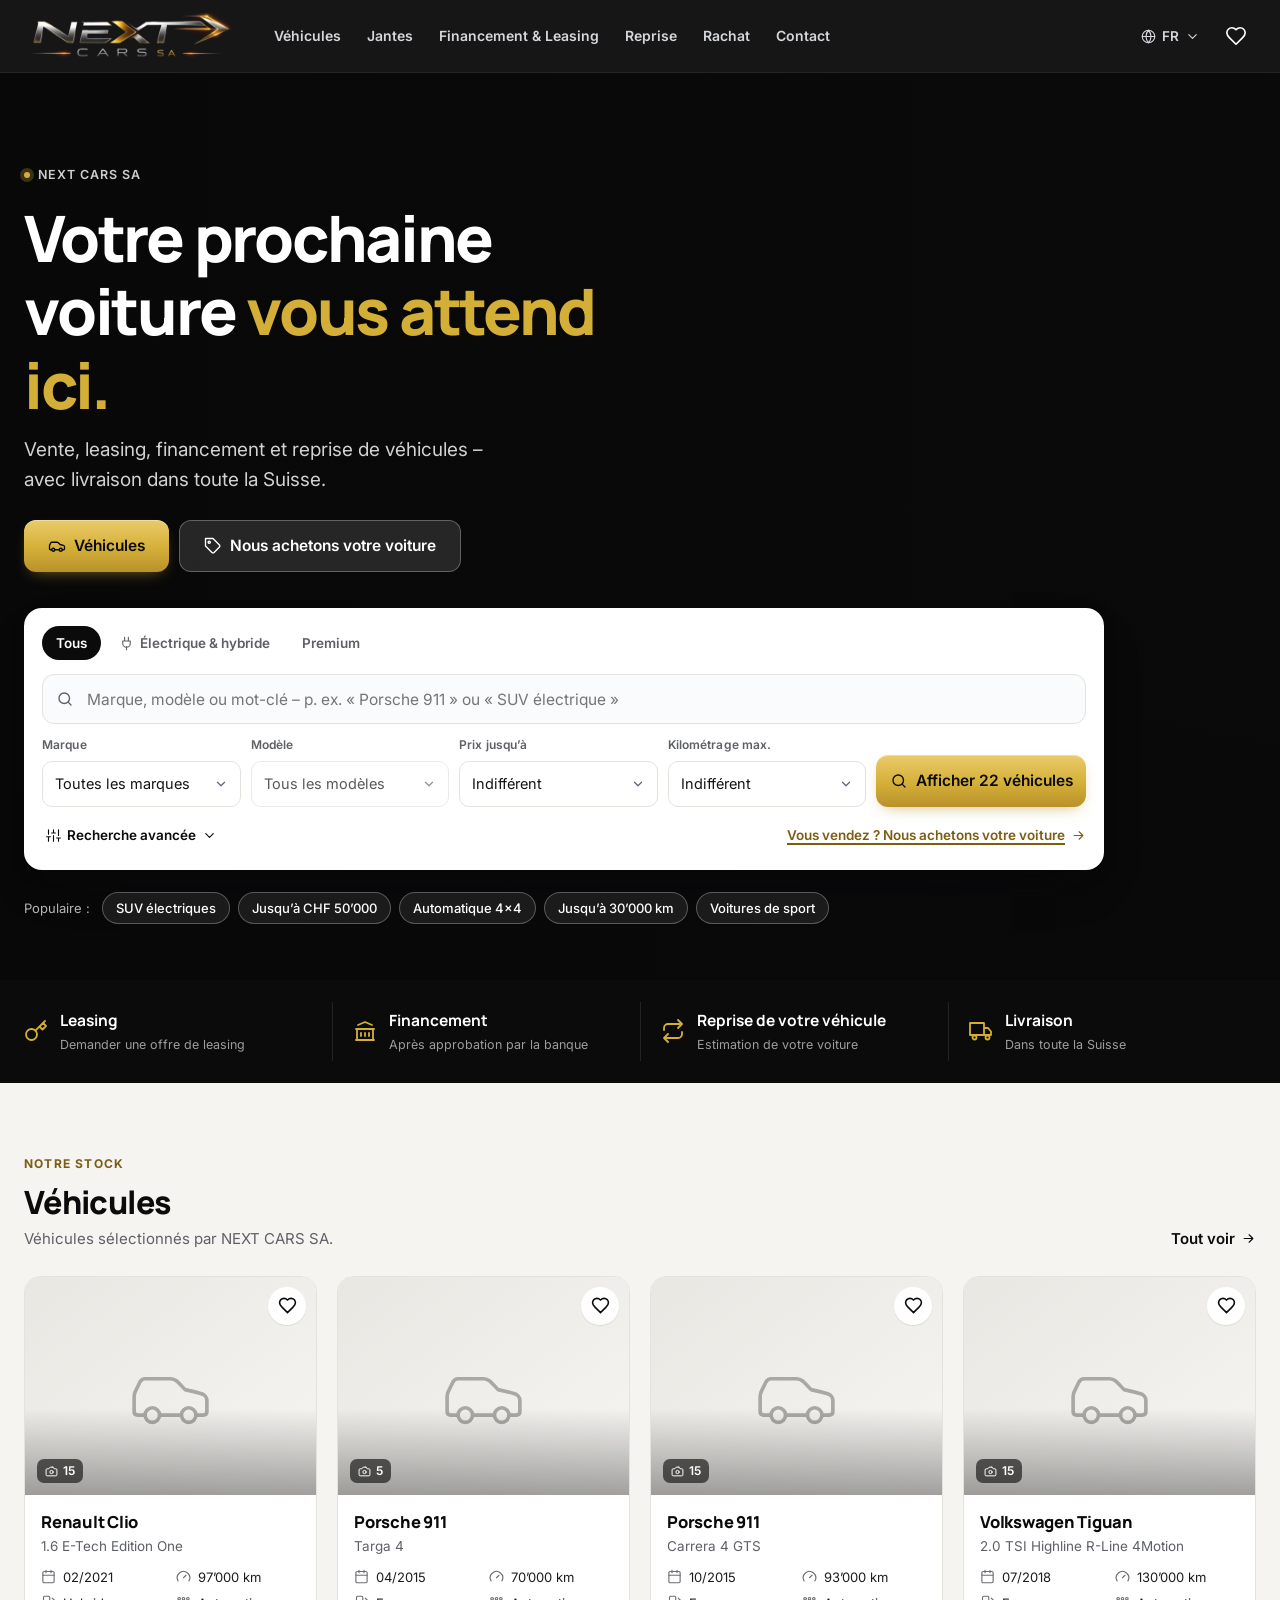
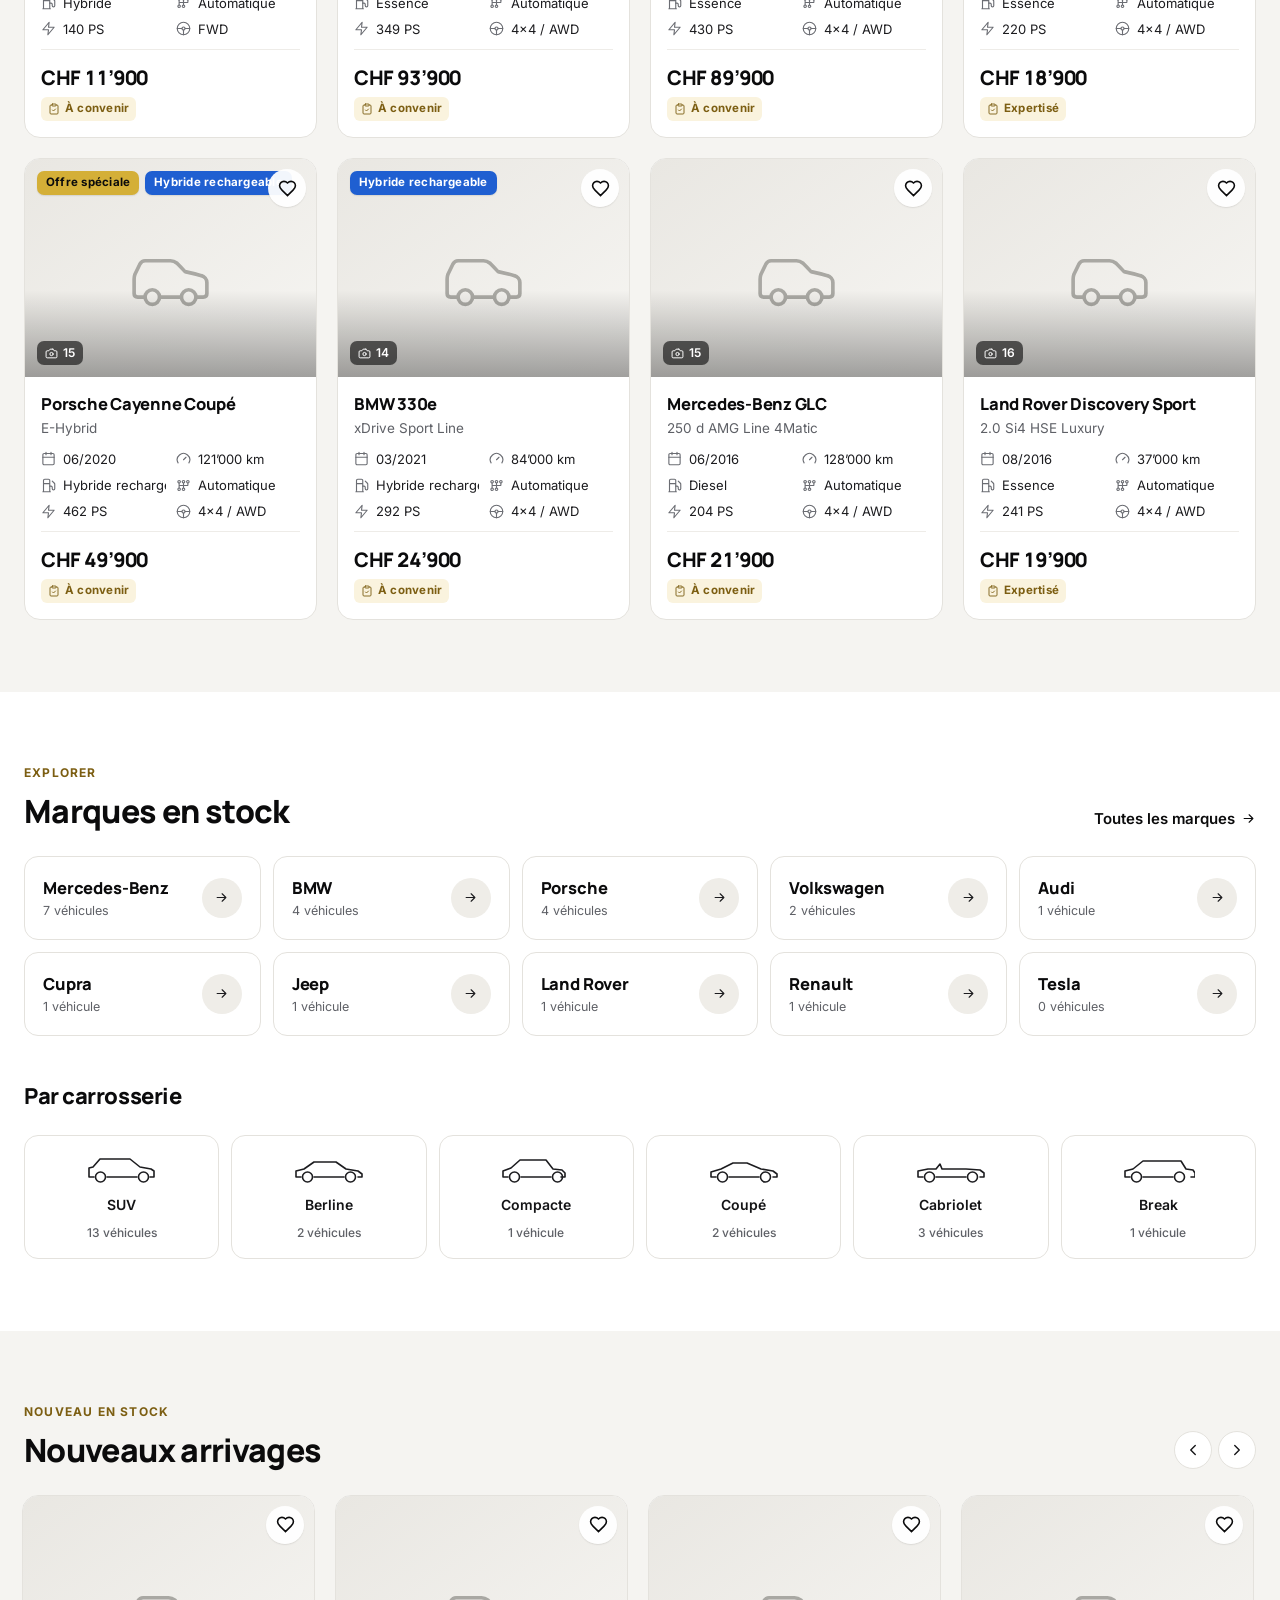
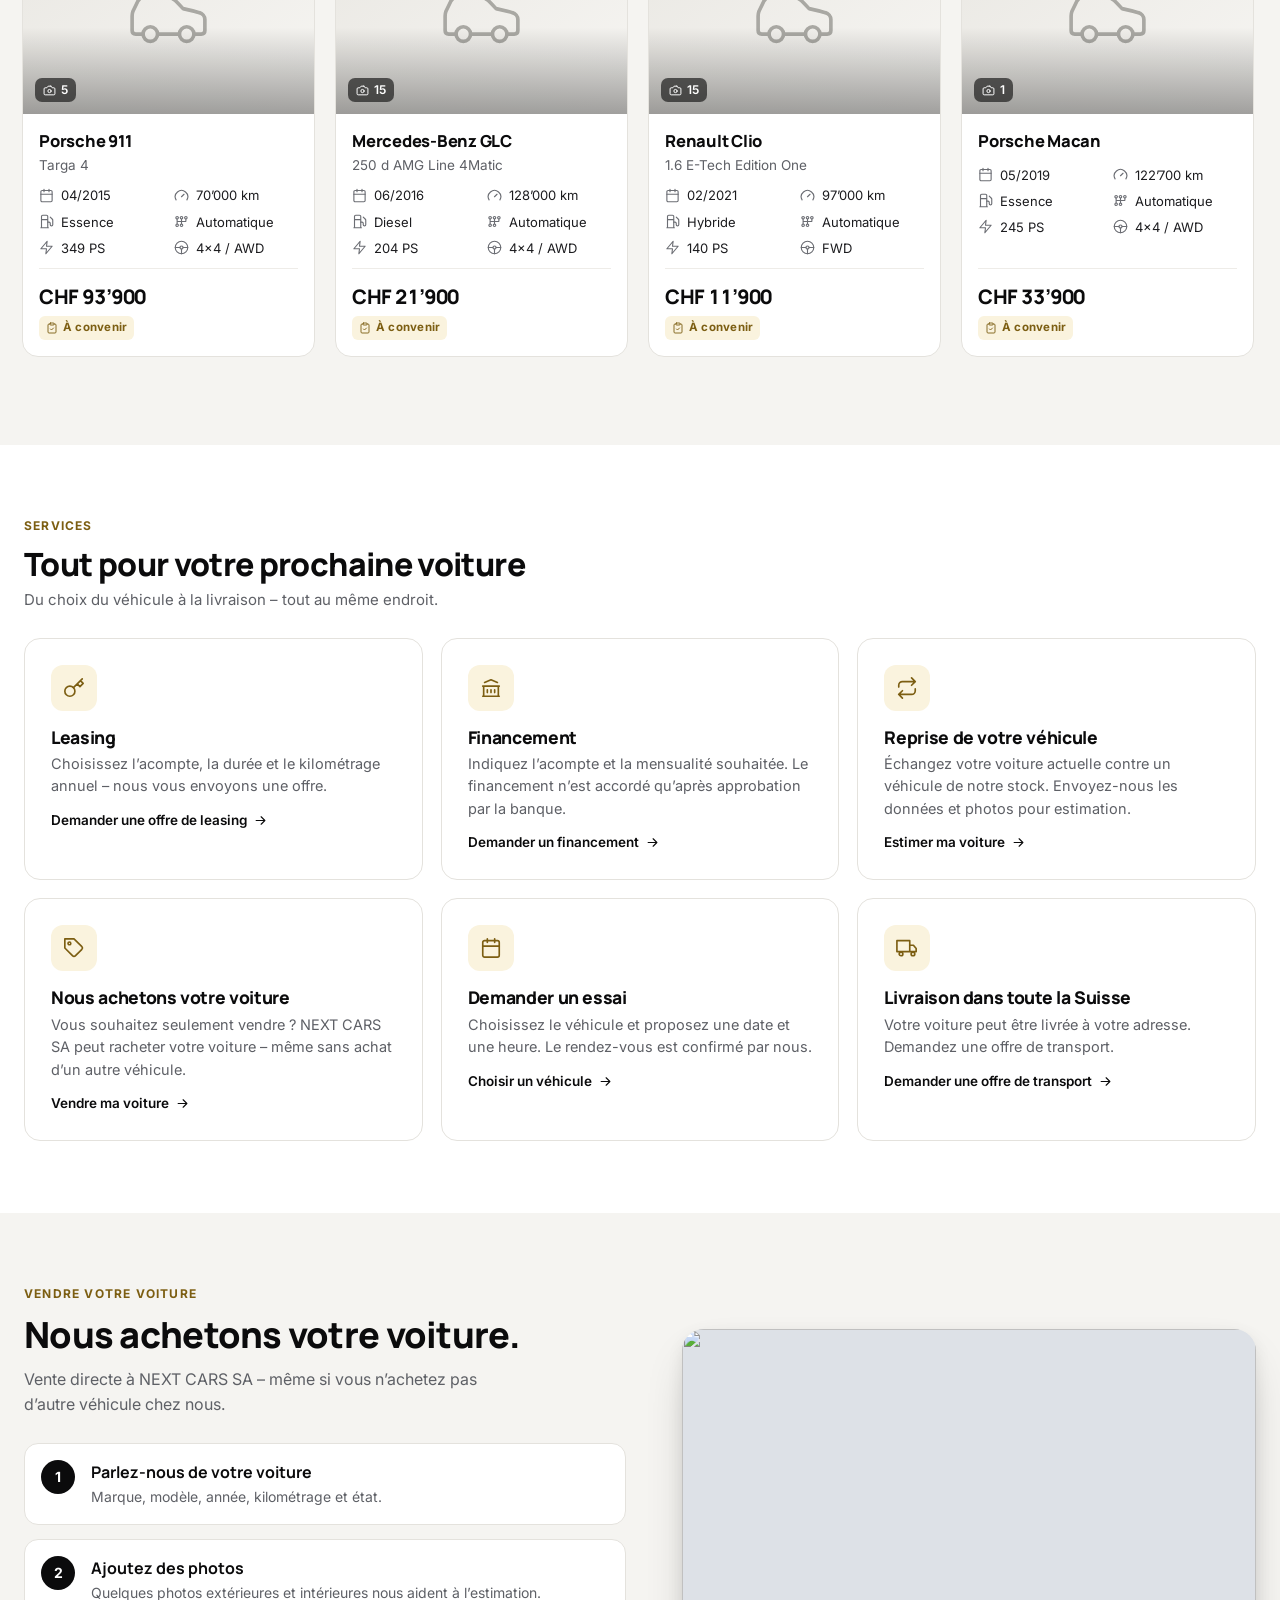
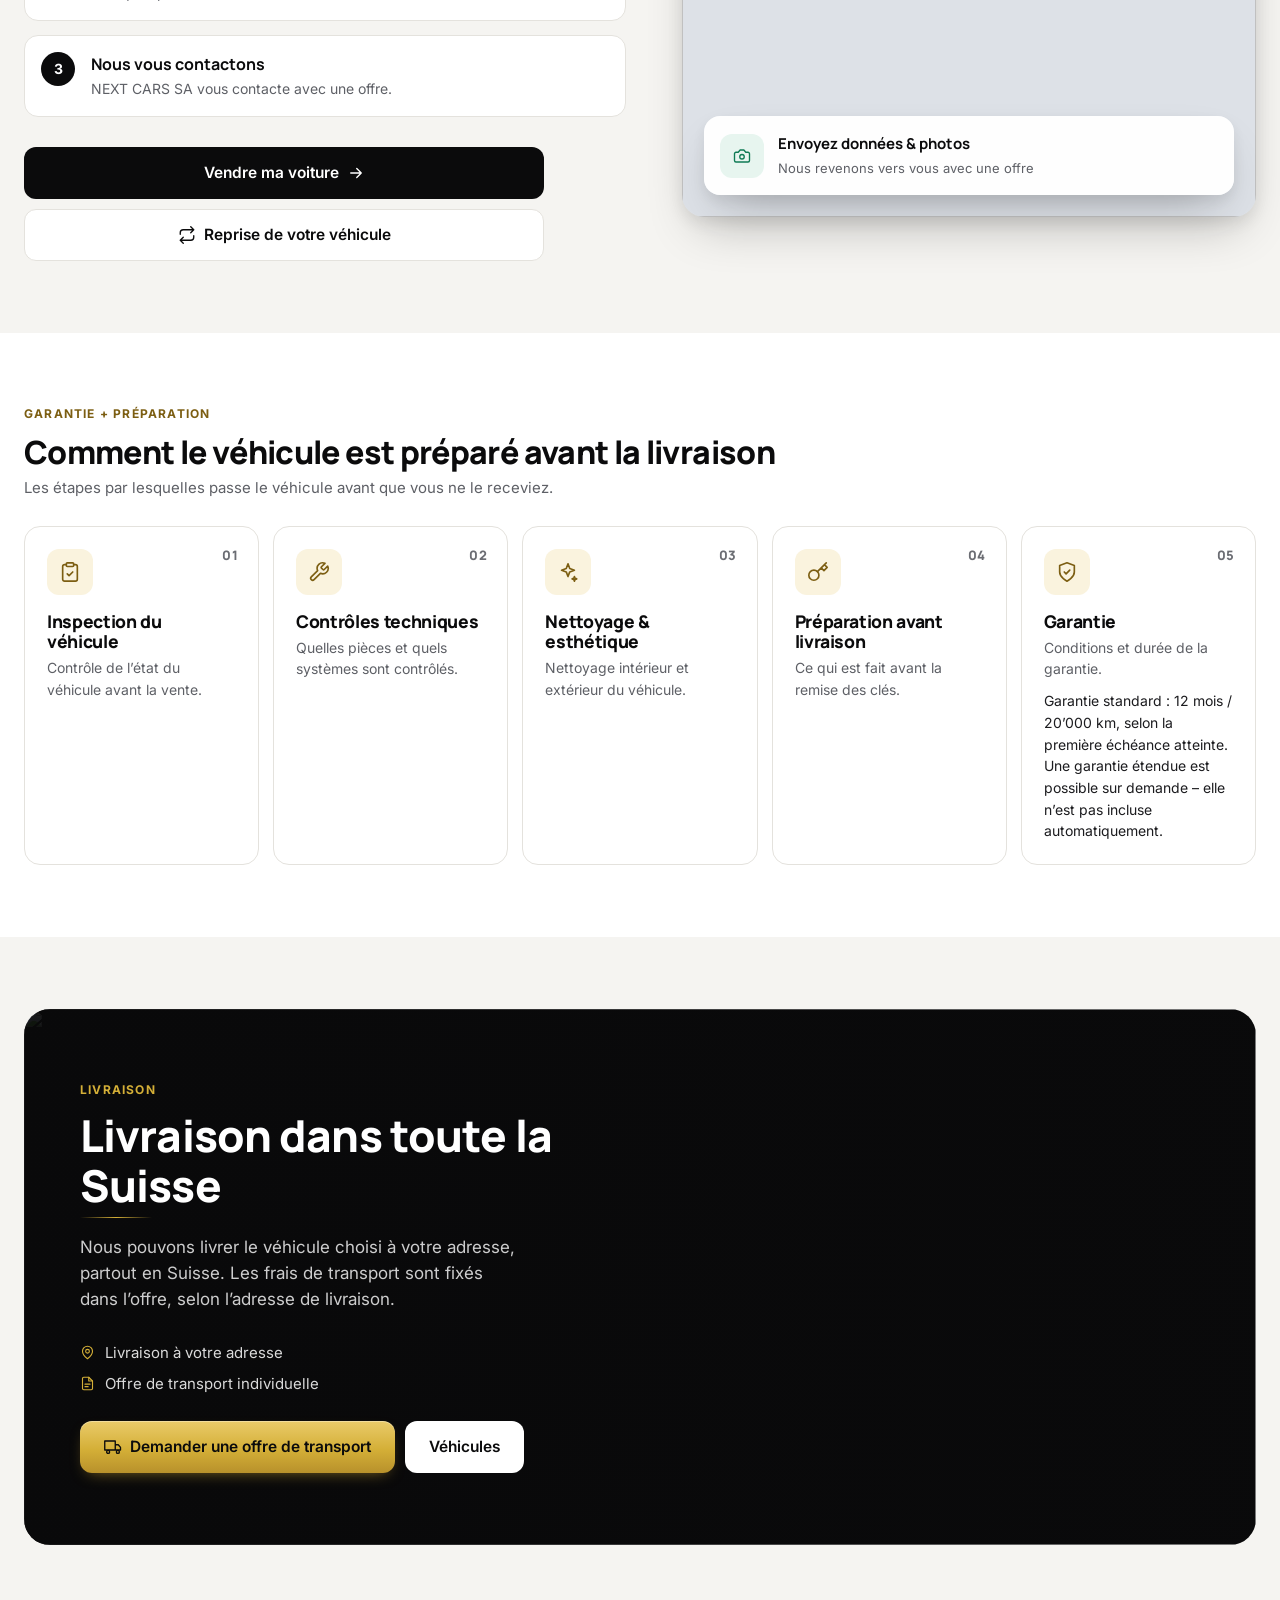
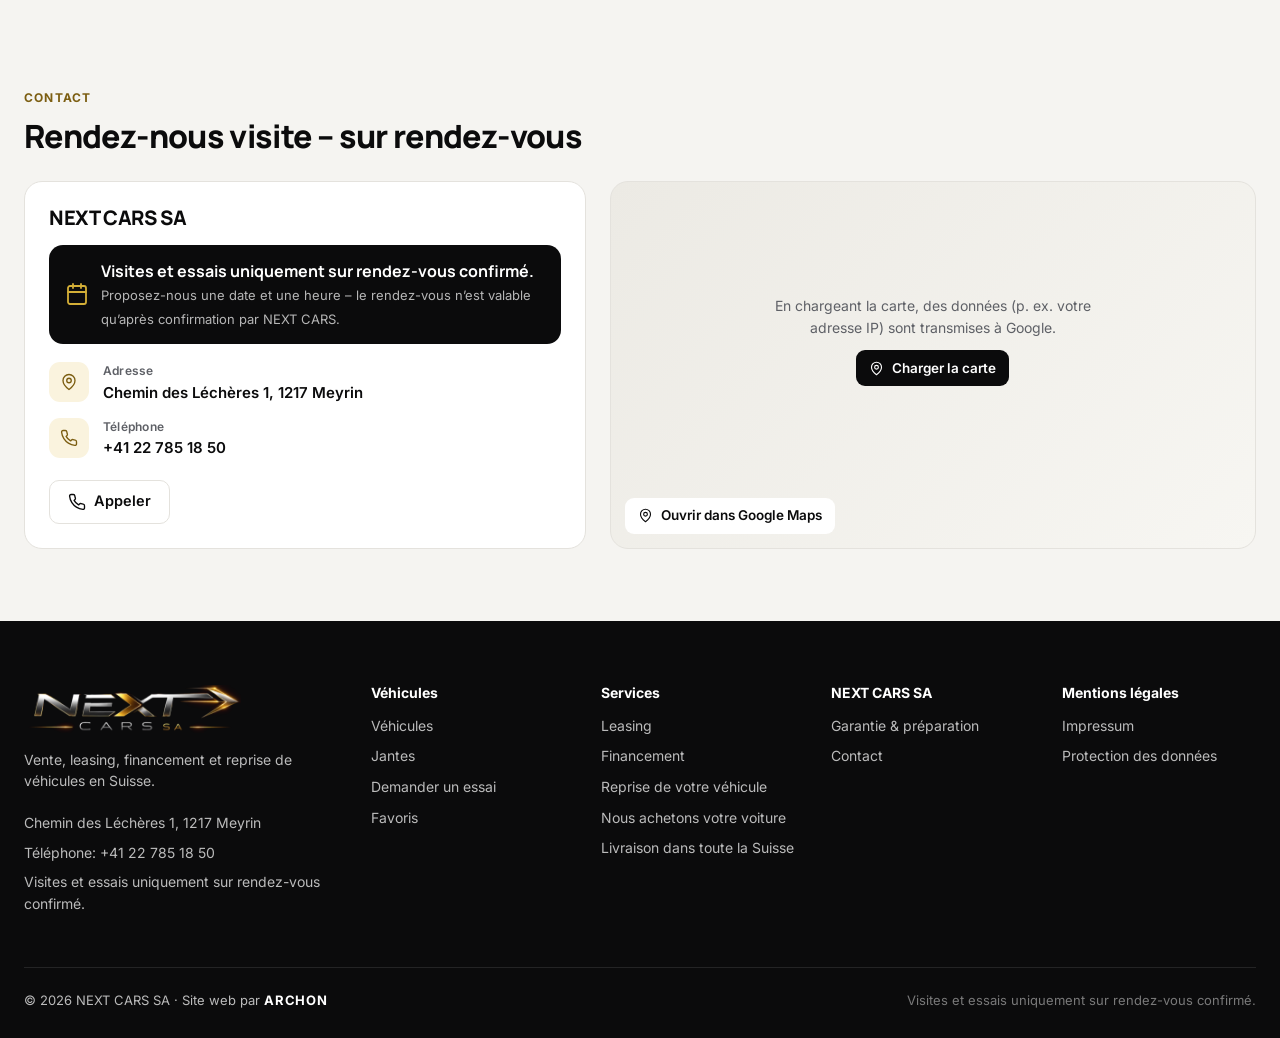
==== commit 83d01ff2: "French by default: only the main browser language switches to DE/IT, French page title and link prev" ====
--- a/index.html
+++ b/index.html
@@ -1,9 +1,9 @@
 <!DOCTYPE html>
-<html lang="de">
+<html lang="fr">
 <head>
 <meta charset="utf-8">
 <meta name="viewport" content="width=device-width, initial-scale=1, viewport-fit=cover">
-<title>NEXT CARS SA – Fahrzeuge, Leasing, Finanzierung</title>
+<title>NEXT CARS SA – Véhicules, leasing, financement</title>
 <!-- Private client preview: keep out of search engines -->
 <meta name="robots" content="noindex, nofollow, noarchive, nosnippet, noimageindex">
 <meta name="googlebot" content="noindex, nofollow, noarchive, nosnippet, noimageindex">
@@ -14,7 +14,8 @@
 <meta property="og:type" content="website">
 <meta property="og:site_name" content="NEXT CARS SA">
 <meta property="og:title" content="NEXT CARS SA">
-<meta property="og:description" content="Fahrzeuge, Leasing, Finanzierung, Eintausch und Lieferung in die ganze Schweiz.">
+<meta property="og:description" content="Véhicules, leasing, financement, reprise et livraison dans toute la Suisse.">
+<meta property="og:locale" content="fr_CH">
 <meta property="og:url" content="https://www.nextcars-sa.ch/">
 <meta property="og:image" content="https://www.nextcars-sa.ch/assets/img/share.jpg">
 <meta property="og:image:type" content="image/jpeg">
@@ -24,7 +25,7 @@
 <meta name="twitter:card" content="summary_large_image">
 <meta name="twitter:image" content="https://www.nextcars-sa.ch/assets/img/share.jpg">
 <meta name="apple-mobile-web-app-title" content="NEXT CARS">
-<meta name="description" content="NEXT CARS SA – Fahrzeuge zum Verkauf, Leasing, Finanzierung, Eintausch und Lieferung in die ganze Schweiz.">
+<meta name="description" content="NEXT CARS SA – Véhicules à vendre, leasing, financement, reprise et livraison dans toute la Suisse.">
 <meta name="theme-color" content="#0B0B0C">
 <link rel="icon" href="data:image/svg+xml,%3Csvg xmlns=%27http://www.w3.org/2000/svg%27 viewBox=%270 0 32 32%27%3E%3Crect width=%2732%27 height=%2732%27 rx=%277%27 fill=%27%230B0B0C%27/%3E%3Cpath d=%27M9 8h11l6 8-6 8H9l6-8z%27 fill=%27%23D4AF37%27/%3E%3Cpath d=%27M9 8h11l6 8H15z%27 fill=%27%23F1D98A%27/%3E%3C/svg%3E">
 
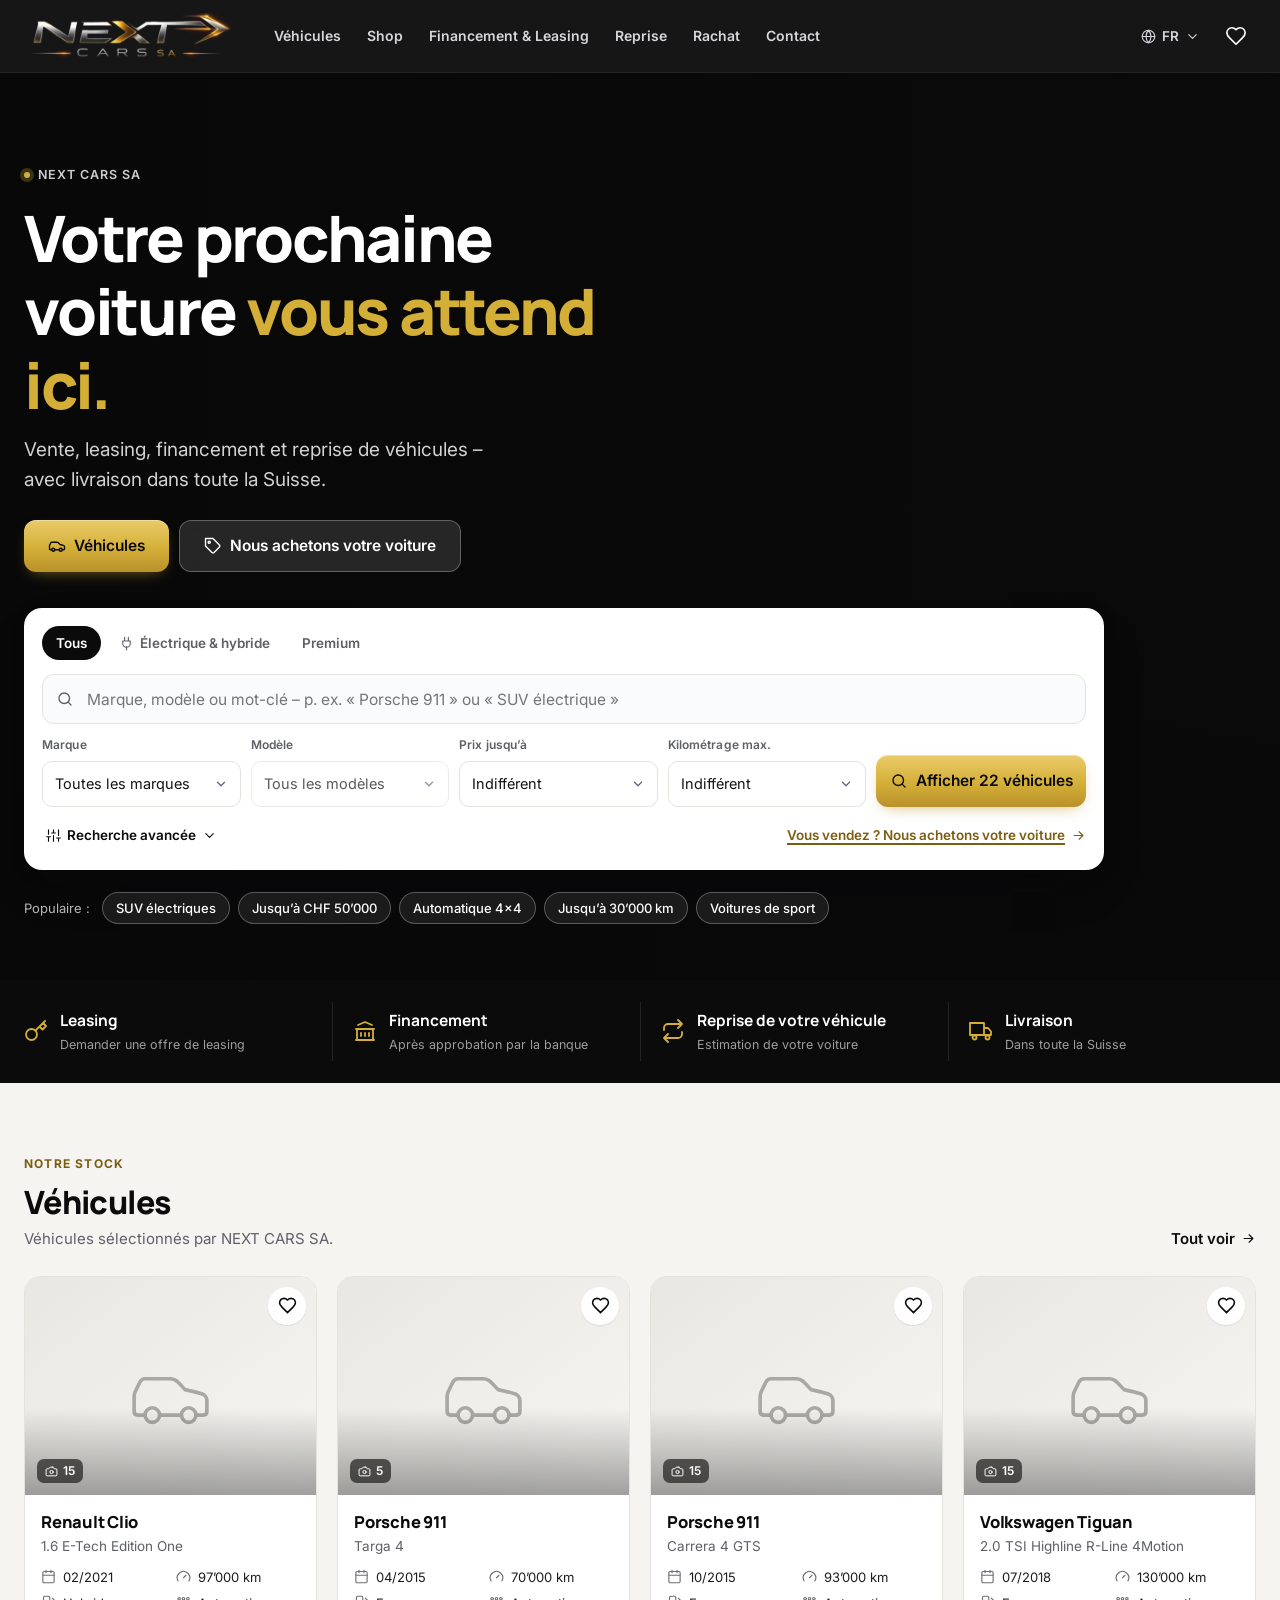
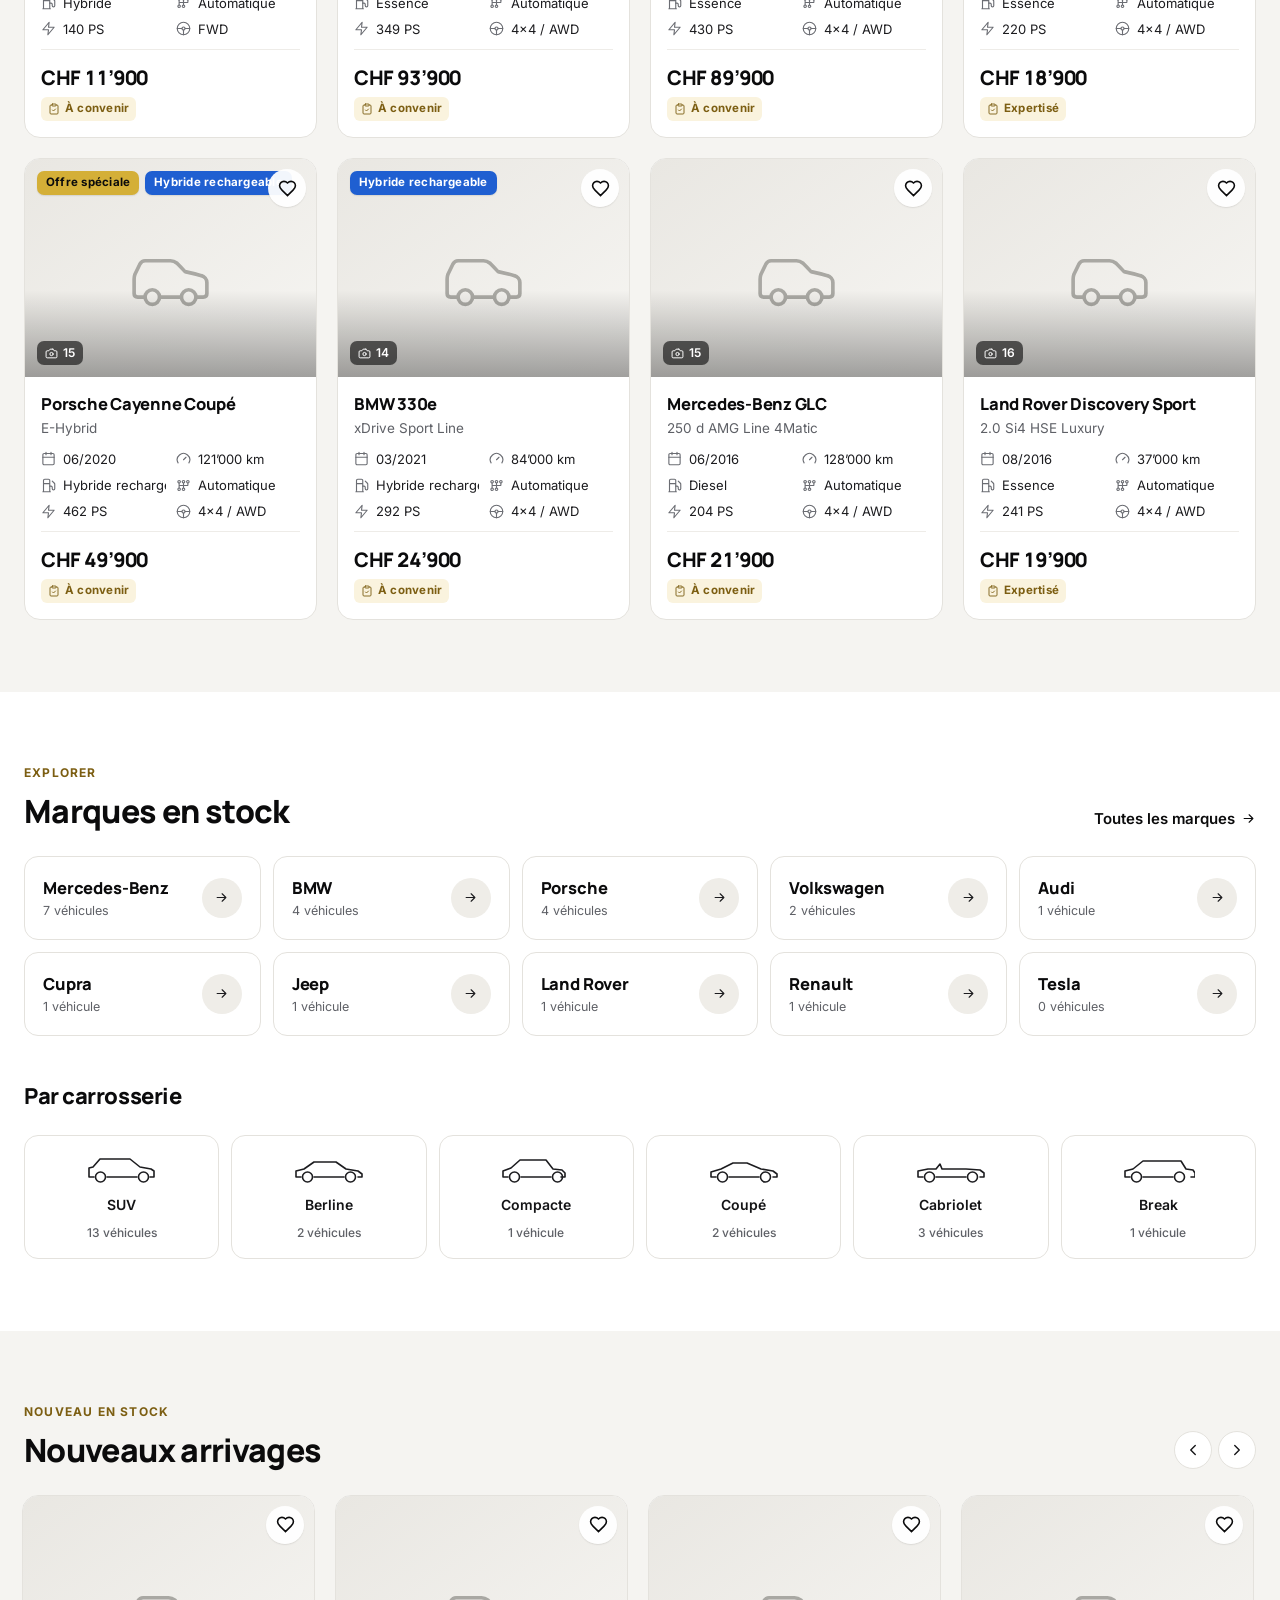
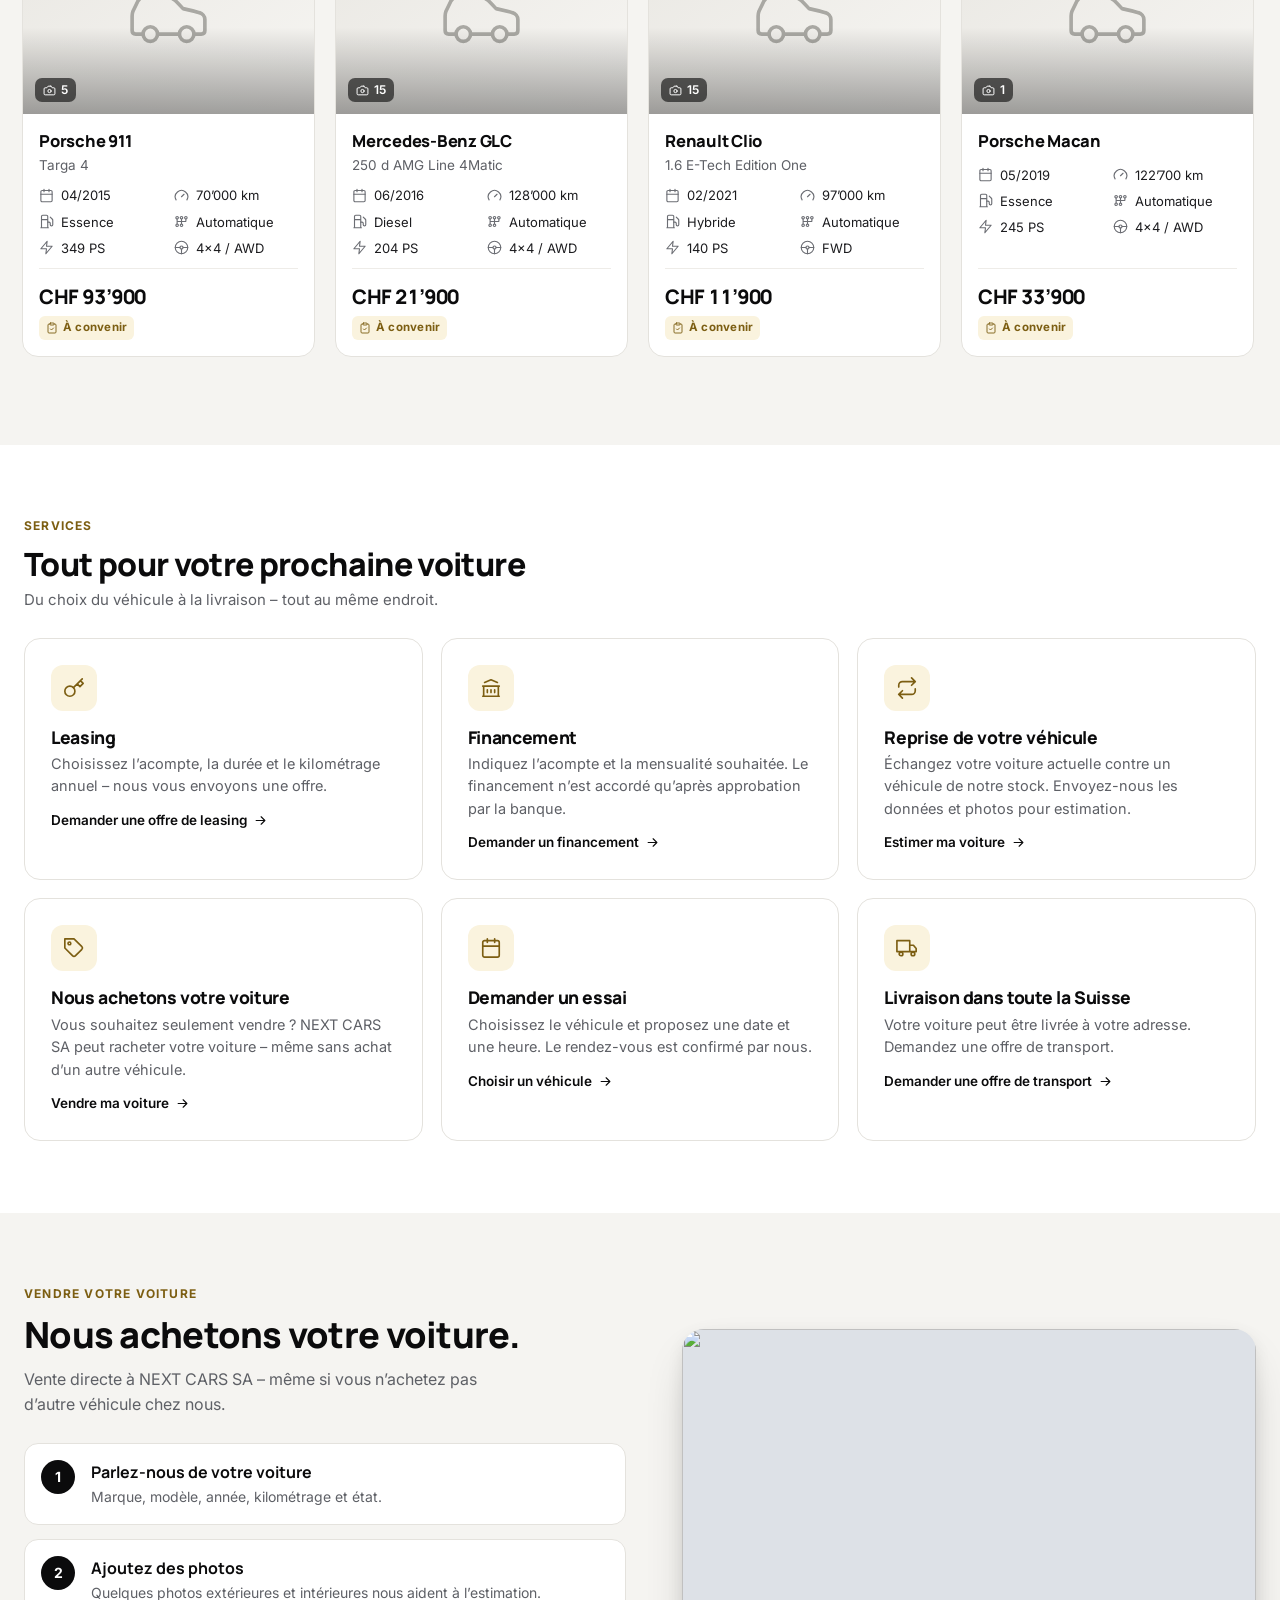
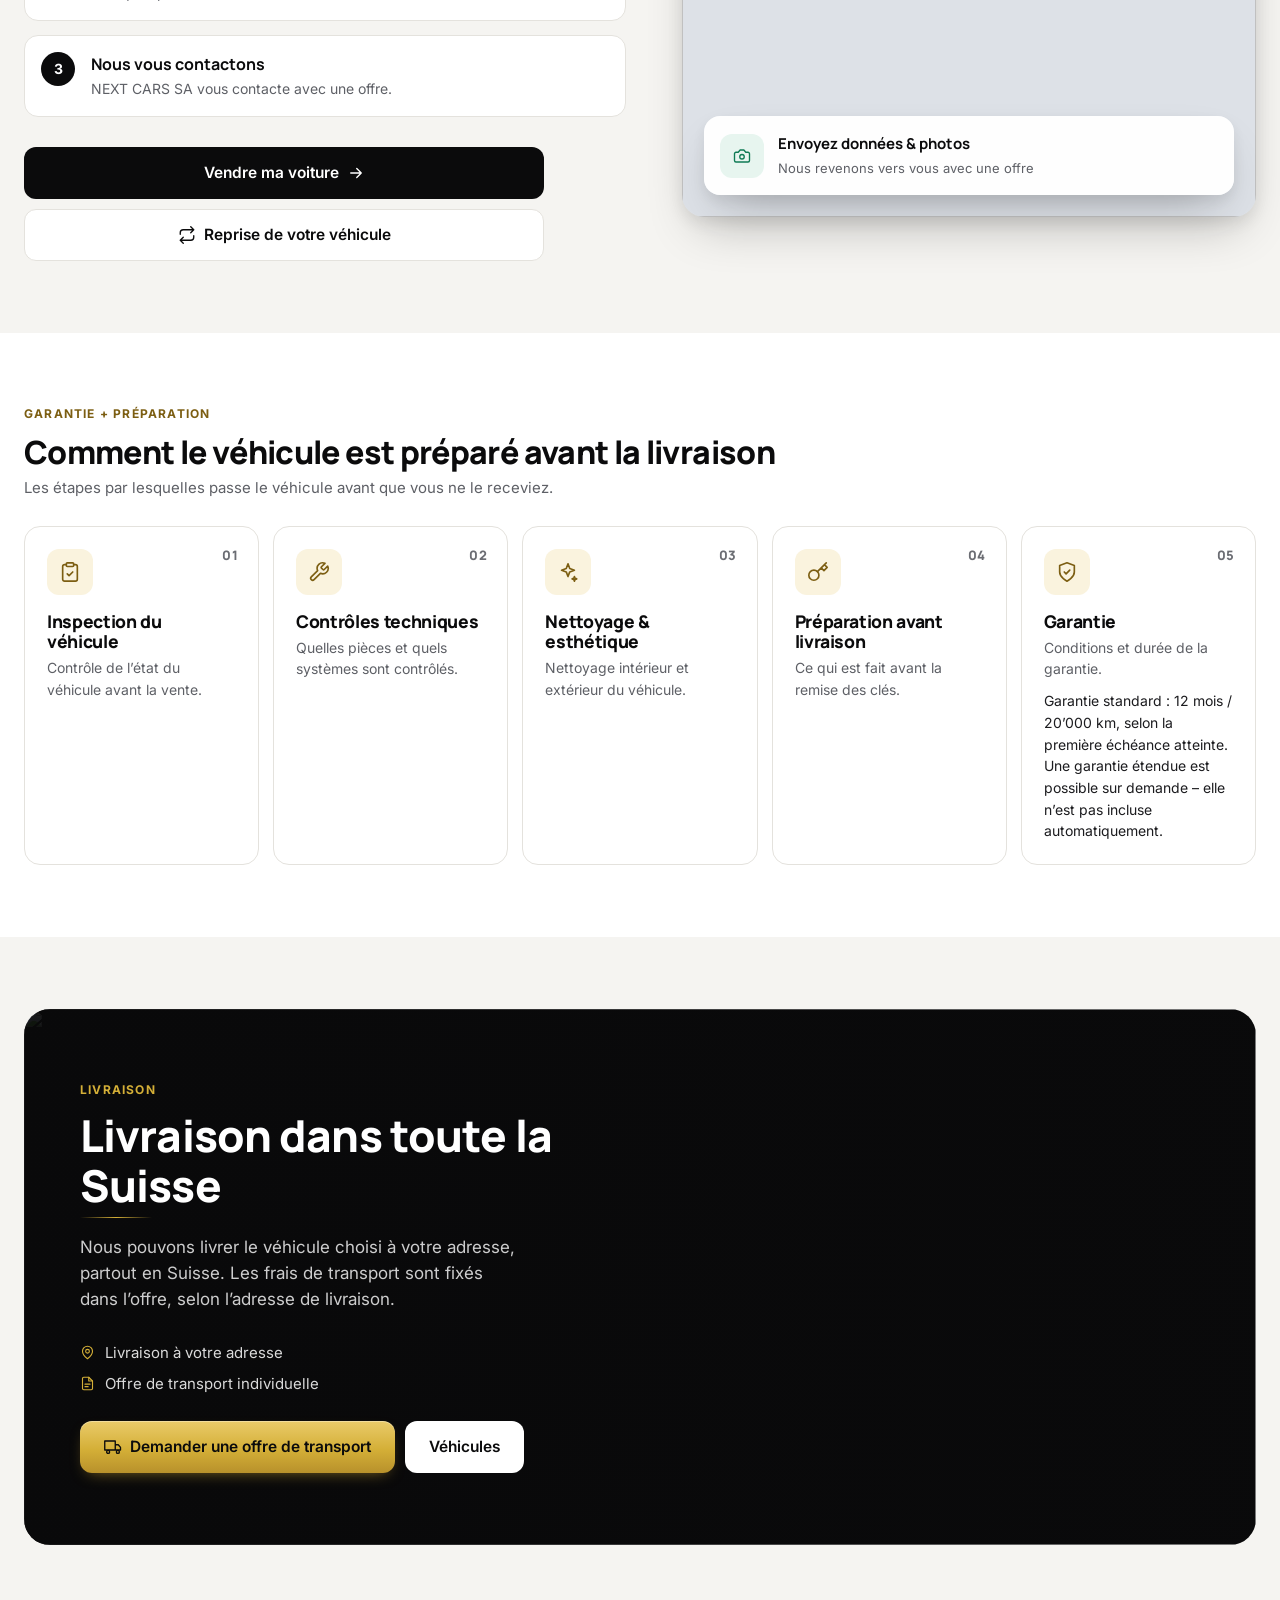
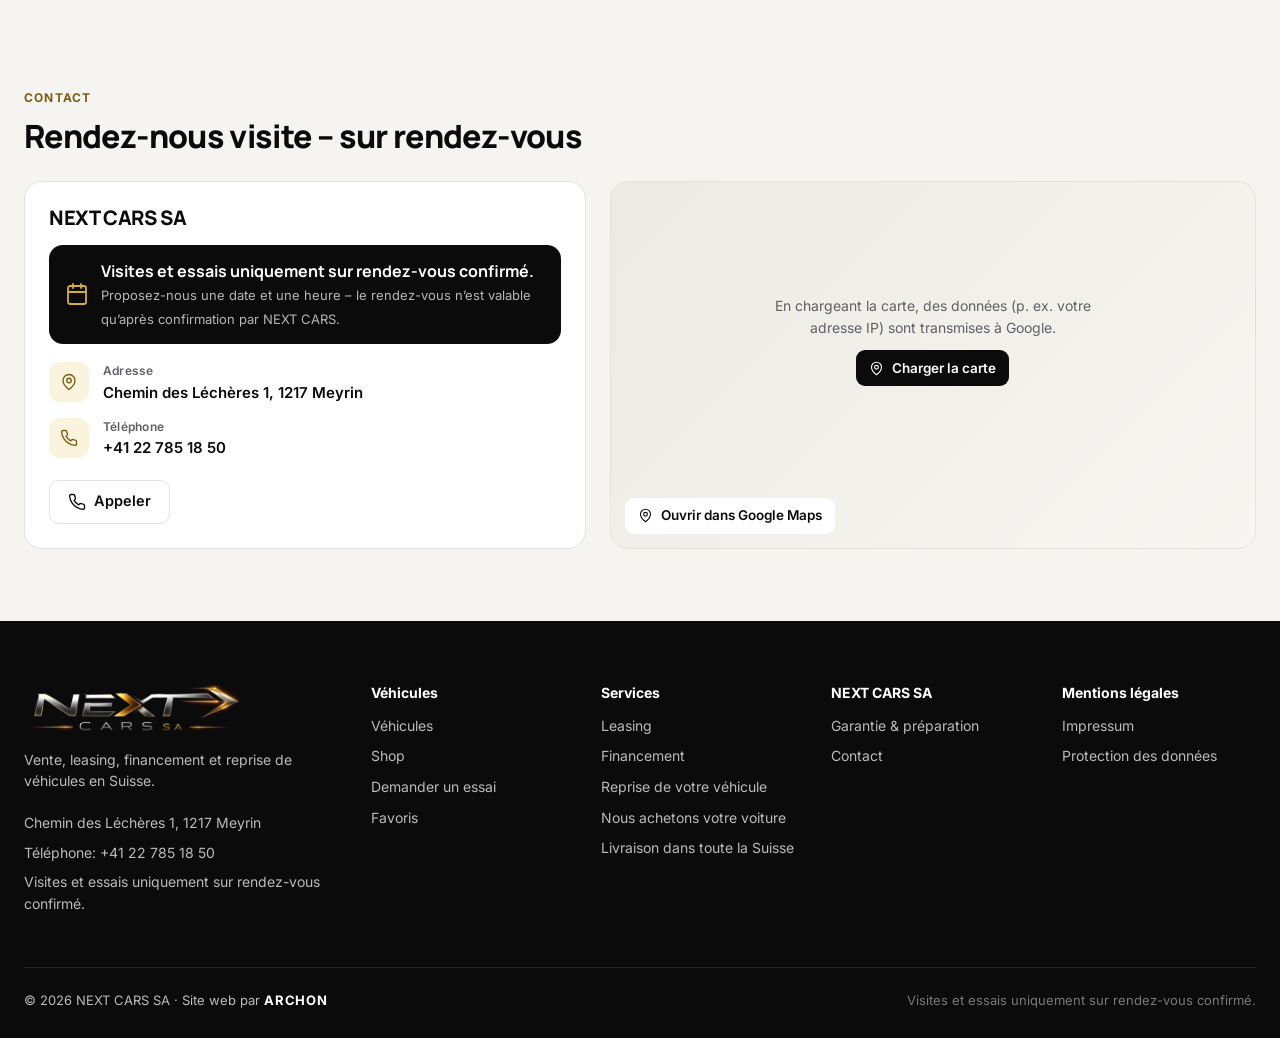
==== commit 860e605f: "Rename the rims section to "Shop" in menus, tabs and headings Co-Authored-By: Claude Opus 5.5 <norep" ====
--- a/index.html
+++ b/index.html
@@ -17,13 +17,13 @@
 <meta property="og:description" content="Véhicules, leasing, financement, reprise et livraison dans toute la Suisse.">
 <meta property="og:locale" content="fr_CH">
 <meta property="og:url" content="https://www.nextcars-sa.ch/">
-<meta property="og:image" content="https://www.nextcars-sa.ch/assets/img/share.jpg">
+<meta property="og:image" content="https://www.nextcars-sa.ch/assets/img/share-logo-black.jpg">
 <meta property="og:image:type" content="image/jpeg">
 <meta property="og:image:width" content="1200">
 <meta property="og:image:height" content="630">
 <meta property="og:image:alt" content="NEXT CARS SA">
 <meta name="twitter:card" content="summary_large_image">
-<meta name="twitter:image" content="https://www.nextcars-sa.ch/assets/img/share.jpg">
+<meta name="twitter:image" content="https://www.nextcars-sa.ch/assets/img/share-logo-black.jpg">
 <meta name="apple-mobile-web-app-title" content="NEXT CARS">
 <meta name="description" content="NEXT CARS SA – Véhicules à vendre, leasing, financement, reprise et livraison dans toute la Suisse.">
 <meta name="theme-color" content="#0B0B0C">
@@ -111,7 +111,7 @@
     </a>
     <nav class="nav" aria-label="Navigation">
       <a href="/fahrzeuge" data-nav="search" data-i18n="nav.cars">Fahrzeuge</a>
-      <a href="/felgen" data-nav="rims" data-i18n="nav.rims">Felgen</a>
+      <a href="/felgen" data-nav="rims" data-i18n="nav.rims">Shop</a>
       <a href="/finanzierung" data-nav="financim" data-i18n="nav.fin">Finanzierung &amp; Leasing</a>
       <a href="/eintausch" data-nav="nderrim" data-i18n="nav.trade">Eintausch</a>
       <a href="/ankauf" data-nav="blejme" data-i18n="nav.buy">Ankauf</a>
@@ -140,7 +140,7 @@
   <nav>
     <a href="/"><svg class="ico"><use href="#i-home"/></svg><span data-i18n="nav.home">Startseite</span></a>
     <a href="/fahrzeuge"><svg class="ico"><use href="#i-car"/></svg><span data-i18n="nav.cars">Fahrzeuge</span></a>
-    <a href="/felgen"><svg class="ico"><use href="#i-rim"/></svg><span data-i18n="nav.rims">Felgen</span></a>
+    <a href="/felgen"><svg class="ico"><use href="#i-rim"/></svg><span data-i18n="nav.rims">Shop</span></a>
     <a href="/finanzierung"><svg class="ico"><use href="#i-bank"/></svg><span data-i18n="nav.fin">Finanzierung &amp; Leasing</span></a>
     <a href="/eintausch"><svg class="ico"><use href="#i-swap"/></svg><span data-i18n="nav.tradeLong">Eintausch / Reprise</span></a>
     <a href="/ankauf"><svg class="ico"><use href="#i-tag"/></svg><span data-i18n="nav.buyLong">Wir kaufen Ihr Auto</span></a>
@@ -257,7 +257,7 @@
   <section class="sec" id="rimsHome" style="padding-top:0" hidden>
     <div class="wrap">
       <div class="sec-head">
-        <div><span class="kicker" data-i18n="rims.homeK">Zubehör</span><h2 data-i18n="nav.rims">Felgen</h2><p data-i18n="rims.sub"></p></div>
+        <div><span class="kicker" data-i18n="rims.homeK">Zubehör</span><h2 data-i18n="nav.rims">Shop</h2><p data-i18n="rims.sub"></p></div>
         <div style="display:flex;align-items:center;gap:14px"><a href="/felgen" class="link"><span data-i18n="rims.viewAll">Alle Felgen</span><svg class="ico sm"><use href="#i-arrow"/></svg></a><div class="rail-nav" data-rail="rimRail"><button data-i18n-aria="aria.prev"><svg class="ico"><use href="#i-left"/></svg></button><button data-i18n-aria="aria.next"><svg class="ico"><use href="#i-right"/></svg></button></div></div>
       </div>
       <div class="rail" id="rimRail"></div>
@@ -348,7 +348,7 @@
   <div class="page-head">
     <div class="wrap">
       <div class="crumbs"><a href="/" data-i18n="nav.home"></a><svg class="ico"><use href="#i-right"/></svg><a href="/fahrzeuge" data-i18n="nav.cars"></a><svg class="ico"><use href="#i-right"/></svg><b id="crumbLast"></b></div>
-      <nav class="cat-tabs" data-i18n-aria="nav.cat"><a href="/fahrzeuge" class="on" aria-current="page"><svg class="ico sm"><use href="#i-car"/></svg><span data-i18n="nav.cars">Fahrzeuge</span></a><a href="/felgen" ><svg class="ico sm"><use href="#i-rim"/></svg><span data-i18n="nav.rims">Felgen</span></a></nav>
+      <nav class="cat-tabs" data-i18n-aria="nav.cat"><a href="/fahrzeuge" class="on" aria-current="page"><svg class="ico sm"><use href="#i-car"/></svg><span data-i18n="nav.cars">Fahrzeuge</span></a><a href="/felgen" ><svg class="ico sm"><use href="#i-rim"/></svg><span data-i18n="nav.rims">Shop</span></a></nav>
       <h1 id="resTitle"></h1>
     </div>
   </div>
@@ -385,7 +385,7 @@
   <div class="page-head">
     <div class="wrap">
       <div class="crumbs"><a href="/" data-i18n="nav.home"></a><svg class="ico"><use href="#i-right"/></svg><a href="/felgen" data-i18n="nav.rims"></a><svg class="ico"><use href="#i-right"/></svg><b id="rCrumbLast"></b></div>
-      <nav class="cat-tabs" data-i18n-aria="nav.cat"><a href="/fahrzeuge" ><svg class="ico sm"><use href="#i-car"/></svg><span data-i18n="nav.cars">Fahrzeuge</span></a><a href="/felgen" class="on" aria-current="page"><svg class="ico sm"><use href="#i-rim"/></svg><span data-i18n="nav.rims">Felgen</span></a></nav>
+      <nav class="cat-tabs" data-i18n-aria="nav.cat"><a href="/fahrzeuge" ><svg class="ico sm"><use href="#i-car"/></svg><span data-i18n="nav.cars">Fahrzeuge</span></a><a href="/felgen" class="on" aria-current="page"><svg class="ico sm"><use href="#i-rim"/></svg><span data-i18n="nav.rims">Shop</span></a></nav>
       <h1 id="rTitle"></h1>
       <p class="sub" data-i18n="rims.sub"></p>
     </div>
@@ -530,7 +530,7 @@
       <div><h2 data-i18n="ftr.legal"></h2><ul><li><a href="#" data-info="imprint" data-i18n="ftr.imprint"></a></li><li><a href="#" data-info="privacy" data-i18n="ftr.privacy"></a></li></ul></div>
     </div>
     <div class="ftr-bottom">
-      <span>© 2026 NEXT CARS SA · <span data-i18n="ftr.madeBy">Website von</span> <a class="ftr-credit" href="https://archon-su98.onrender.com/" target="_blank" rel="noopener">ARCHON</a></span>
+      <span>© 2026 NEXT CARS SA · <span data-i18n="ftr.madeBy">Website von</span> <a class="ftr-credit" href="https://arclight-roan.vercel.app/" target="_blank" rel="noopener">ARCHON</a></span>
       <span class="note" data-i18n="appt"></span>
     </div>
   </div>
